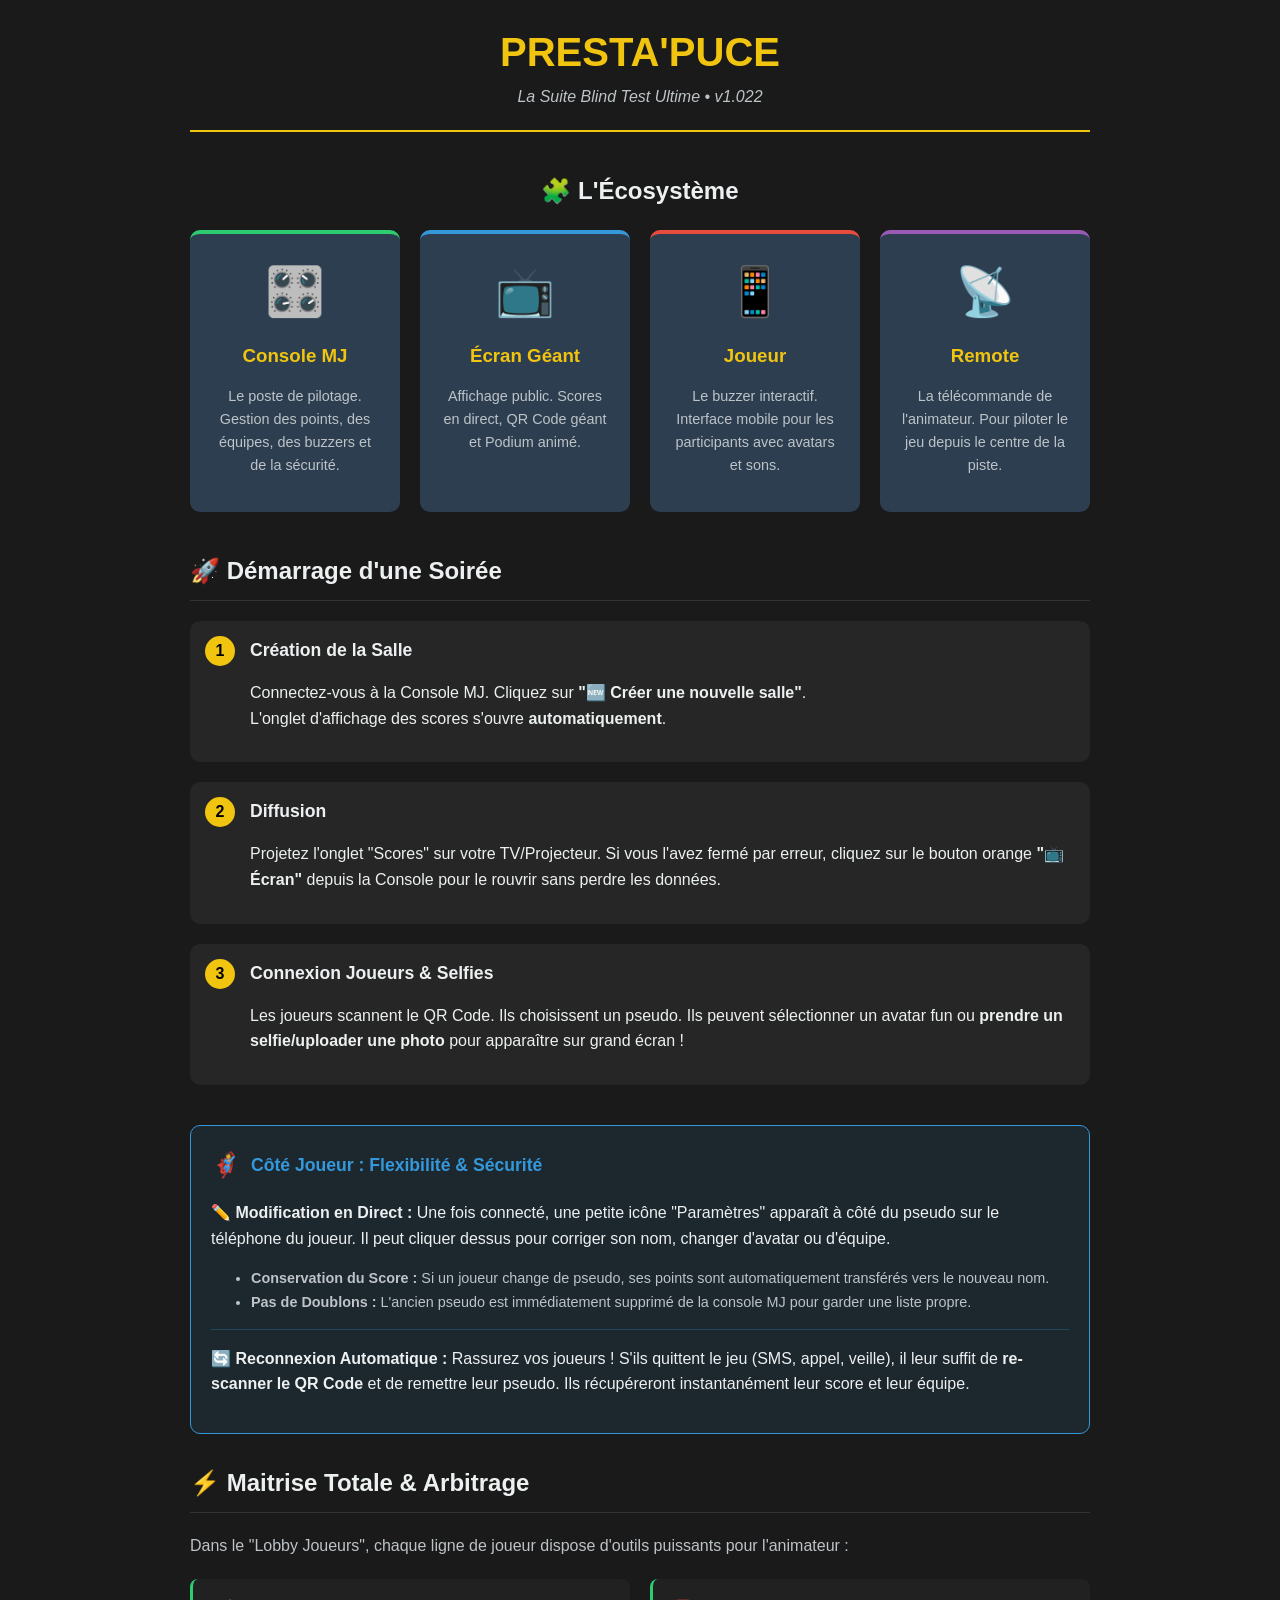
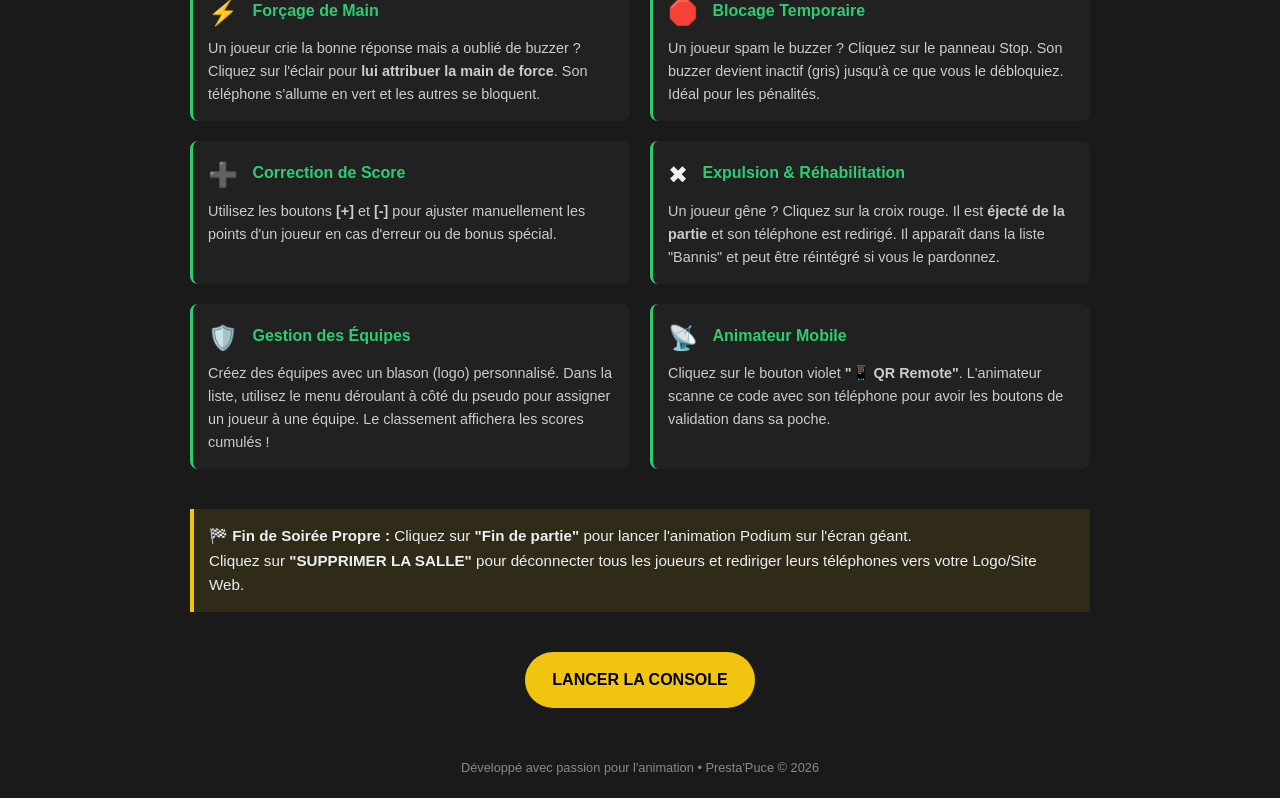
==== guide.html @ 904e2029 "Add files via upload" ====
<!DOCTYPE html>
<html lang="fr">
<head>
    <meta charset="UTF-8">
    <meta name="viewport" content="width=device-width, initial-scale=1.0">
    <title>Guide Utilisateur - Presta'Puce</title>
	<script src="config.js"></script>
    <link rel="icon" id="page-favicon" type="image/png">
    <style>
        :root { --bg-color: #1a1a1a; --card-bg: #2c3e50; --accent: #f1c40f; --text: #ecf0f1; --mj: #2ecc71; --blue: #3498db; --danger: #e74c3c; }
        body { font-family: 'Segoe UI', sans-serif; background: var(--bg-color); color: var(--text); margin: 0; padding: 20px; line-height: 1.6; }
        
        /* CONTAINER */
        .container { max-width: 900px; margin: 0 auto; }
        
        /* HEADER */
        header { text-align: center; margin-bottom: 40px; border-bottom: 2px solid var(--accent); padding-bottom: 20px; }
        h1 { color: var(--accent); margin: 0; font-size: 2.5rem; text-transform: uppercase; }
        .subtitle { font-style: italic; color: #bdc3c7; }

        /* GRID SYSTEM */
        .grid-4 { display: grid; grid-template-columns: repeat(auto-fit, minmax(200px, 1fr)); gap: 20px; margin-bottom: 40px; }
        
        /* CARDS */
        .card { background: var(--card-bg); padding: 20px; border-radius: 10px; text-align: center; transition: transform 0.2s; border-top: 4px solid transparent; }
        .card:hover { transform: translateY(-5px); }
        .icon { font-size: 3rem; margin-bottom: 10px; display: block; }
        .card h3 { margin: 10px 0; color: var(--accent); }
        .card p { font-size: 0.9rem; color: #bdc3c7; }

        /* BORDURES SPECIFIQUES */
        .b-mj { border-color: var(--mj); }
        .b-screen { border-color: var(--blue); }
        .b-player { border-color: #e74c3c; }
        .b-remote { border-color: #9b59b6; }

        /* STEPS */
        .step-container { margin-bottom: 40px; }
        .step { display: flex; align-items: flex-start; margin-bottom: 20px; background: rgba(255,255,255,0.05); padding: 15px; border-radius: 10px; }
        .step-number { background: var(--accent); color: black; width: 30px; height: 30px; border-radius: 50%; display: flex; align-items: center; justify-content: center; font-weight: bold; margin-right: 15px; flex-shrink: 0; }
        .step-content h4 { margin: 0 0 5px 0; font-size: 1.1rem; }
        
        /* FEATURES GRID */
        .feature-container { display: grid; grid-template-columns: 1fr 1fr; gap: 20px; margin-bottom: 40px; }
        .feature { background: rgba(255,255,255,0.03); padding: 15px; border-radius: 8px; border-left: 3px solid var(--mj); }
        .feature-icon { font-size: 1.5rem; margin-right: 10px; vertical-align: middle; }
        .feature h4 { margin: 0 0 5px 0; color: var(--mj); display: inline-block; vertical-align: middle; }
        .feature p { margin: 5px 0 0 0; font-size: 0.9rem; color: #ccc; }

        /* TIP BOX */
        .tip-box { background: rgba(241, 196, 15, 0.1); border-left: 4px solid var(--accent); padding: 15px; margin: 20px 0; font-size: 0.95rem; }
        
        /* INFO JOUEUR BOX */
        .player-info-box { background: rgba(52, 152, 219, 0.1); border: 1px solid var(--blue); border-radius: 10px; padding: 20px; margin: 30px 0; }
        .player-info-title { color: var(--blue); font-weight: bold; font-size: 1.1rem; margin-bottom: 10px; display: flex; align-items: center; }

        /* BOUTON D'ACTION */
        .btn-start { display: block; width: 200px; margin: 40px auto; padding: 15px; background: var(--accent); color: black; text-align: center; font-weight: bold; text-decoration: none; border-radius: 30px; transition: 0.3s; }
        .btn-start:hover { background: #d4ac0d; transform: scale(1.05); }

        footer { text-align: center; font-size: 0.8rem; color: #7f8c8d; margin-top: 50px; }

        @media (max-width: 600px) { .feature-container { grid-template-columns: 1fr; } }
    </style>
</head>
<body>

    <div class="container">
        <header>
            <h1>Presta'Puce</h1>
            <div class="subtitle">La Suite Blind Test Ultime • v1.022</div>
        </header>

        <h2 style="text-align:center;">🧩 L'Écosystème</h2>
        <div class="grid-4">
            <div class="card b-mj">
                <span class="icon">🎛️</span>
                <h3>Console MJ</h3>
                <p>Le poste de pilotage. Gestion des points, des équipes, des buzzers et de la sécurité.</p>
            </div>
            <div class="card b-screen">
                <span class="icon">📺</span>
                <h3>Écran Géant</h3>
                <p>Affichage public. Scores en direct, QR Code géant et Podium animé.</p>
            </div>
            <div class="card b-player">
                <span class="icon">📱</span>
                <h3>Joueur</h3>
                <p>Le buzzer interactif. Interface mobile pour les participants avec avatars et sons.</p>
            </div>
            <div class="card b-remote">
                <span class="icon">📡</span>
                <h3>Remote</h3>
                <p>La télécommande de l'animateur. Pour piloter le jeu depuis le centre de la piste.</p>
            </div>
        </div>

        <h2 style="border-bottom: 1px solid #333; padding-bottom: 10px;">🚀 Démarrage d'une Soirée</h2>
        <div class="step-container">
            <div class="step">
                <div class="step-number">1</div>
                <div class="step-content">
                    <h4>Création de la Salle</h4>
                    <p>Connectez-vous à la Console MJ. Cliquez sur <b>"🆕 Créer une nouvelle salle"</b>. <br>L'onglet d'affichage des scores s'ouvre <b>automatiquement</b>.</p>
                </div>
            </div>
            <div class="step">
                <div class="step-number">2</div>
                <div class="step-content">
                    <h4>Diffusion</h4>
                    <p>Projetez l'onglet "Scores" sur votre TV/Projecteur. Si vous l'avez fermé par erreur, cliquez sur le bouton orange <b>"📺 Écran"</b> depuis la Console pour le rouvrir sans perdre les données.</p>
                </div>
            </div>
            <div class="step">
                <div class="step-number">3</div>
                <div class="step-content">
                    <h4>Connexion Joueurs & Selfies</h4>
                    <p>Les joueurs scannent le QR Code. Ils choisissent un pseudo. Ils peuvent sélectionner un avatar fun ou <b>prendre un selfie/uploader une photo</b> pour apparaître sur grand écran !</p>
                </div>
            </div>
        </div>

        <div class="player-info-box">
            <div class="player-info-title"><span style="font-size:1.5rem; margin-right:10px;">🦸</span> Côté Joueur : Flexibilité & Sécurité</div>
            <p><b>✏️ Modification en Direct :</b> Une fois connecté, une petite icône "Paramètres" apparaît à côté du pseudo sur le téléphone du joueur. Il peut cliquer dessus pour corriger son nom, changer d'avatar ou d'équipe.</p>
            <ul style="color:#bdc3c7; font-size:0.9rem;">
                <li><b>Conservation du Score :</b> Si un joueur change de pseudo, ses points sont automatiquement transférés vers le nouveau nom.</li>
                <li><b>Pas de Doublons :</b> L'ancien pseudo est immédiatement supprimé de la console MJ pour garder une liste propre.</li>
            </ul>
            <hr style="border:0; border-top:1px solid rgba(52, 152, 219, 0.3); margin:15px 0;">
            <p><b>🔄 Reconnexion Automatique :</b> Rassurez vos joueurs ! S'ils quittent le jeu (SMS, appel, veille), il leur suffit de <b>re-scanner le QR Code</b> et de remettre leur pseudo. Ils récupéreront instantanément leur score et leur équipe.</p>
        </div>

        <h2 style="border-bottom: 1px solid #333; padding-bottom: 10px;">⚡ Maitrise Totale & Arbitrage</h2>
        <p style="margin-bottom:20px; color:#bdc3c7;">Dans le "Lobby Joueurs", chaque ligne de joueur dispose d'outils puissants pour l'animateur :</p>
        
        <div class="feature-container">
            <div class="feature">
                <span class="feature-icon">⚡</span>
                <h4>Forçage de Main</h4>
                <p>Un joueur crie la bonne réponse mais a oublié de buzzer ? Cliquez sur l'éclair pour <b>lui attribuer la main de force</b>. Son téléphone s'allume en vert et les autres se bloquent.</p>
            </div>
            <div class="feature">
                <span class="feature-icon">🛑</span>
                <h4>Blocage Temporaire</h4>
                <p>Un joueur spam le buzzer ? Cliquez sur le panneau Stop. Son buzzer devient inactif (gris) jusqu'à ce que vous le débloquiez. Idéal pour les pénalités.</p>
            </div>
            <div class="feature">
                <span class="feature-icon">➕</span>
                <h4>Correction de Score</h4>
                <p>Utilisez les boutons <b>[+]</b> et <b>[-]</b> pour ajuster manuellement les points d'un joueur en cas d'erreur ou de bonus spécial.</p>
            </div>
            <div class="feature">
                <span class="feature-icon">✖</span>
                <h4>Expulsion & Réhabilitation</h4>
                <p>Un joueur gêne ? Cliquez sur la croix rouge. Il est <b>éjecté de la partie</b> et son téléphone est redirigé. Il apparaît dans la liste "Bannis" et peut être réintégré si vous le pardonnez.</p>
            </div>
            <div class="feature">
                <span class="feature-icon">🛡️</span>
                <h4>Gestion des Équipes</h4>
                <p>Créez des équipes avec un blason (logo) personnalisé. Dans la liste, utilisez le menu déroulant à côté du pseudo pour assigner un joueur à une équipe. Le classement affichera les scores cumulés !</p>
            </div>
            <div class="feature">
                <span class="feature-icon">📡</span>
                <h4>Animateur Mobile</h4>
                <p>Cliquez sur le bouton violet <b>"📱 QR Remote"</b>. L'animateur scanne ce code avec son téléphone pour avoir les boutons de validation dans sa poche.</p>
            </div>
        </div>

        <div class="tip-box">
            <b>🏁 Fin de Soirée Propre :</b>
            Cliquez sur <b>"Fin de partie"</b> pour lancer l'animation Podium sur l'écran géant. <br>
            Cliquez sur <b>"SUPPRIMER LA SALLE"</b> pour déconnecter tous les joueurs et rediriger leurs téléphones vers votre Logo/Site Web.
        </div>

        <a href="mj.html" class="btn-start" target="_top">LANCER LA CONSOLE</a>

        <footer>
            Développé avec passion pour l'animation • Presta'Puce © 2026
        </footer>
    </div>

</body>
</html>
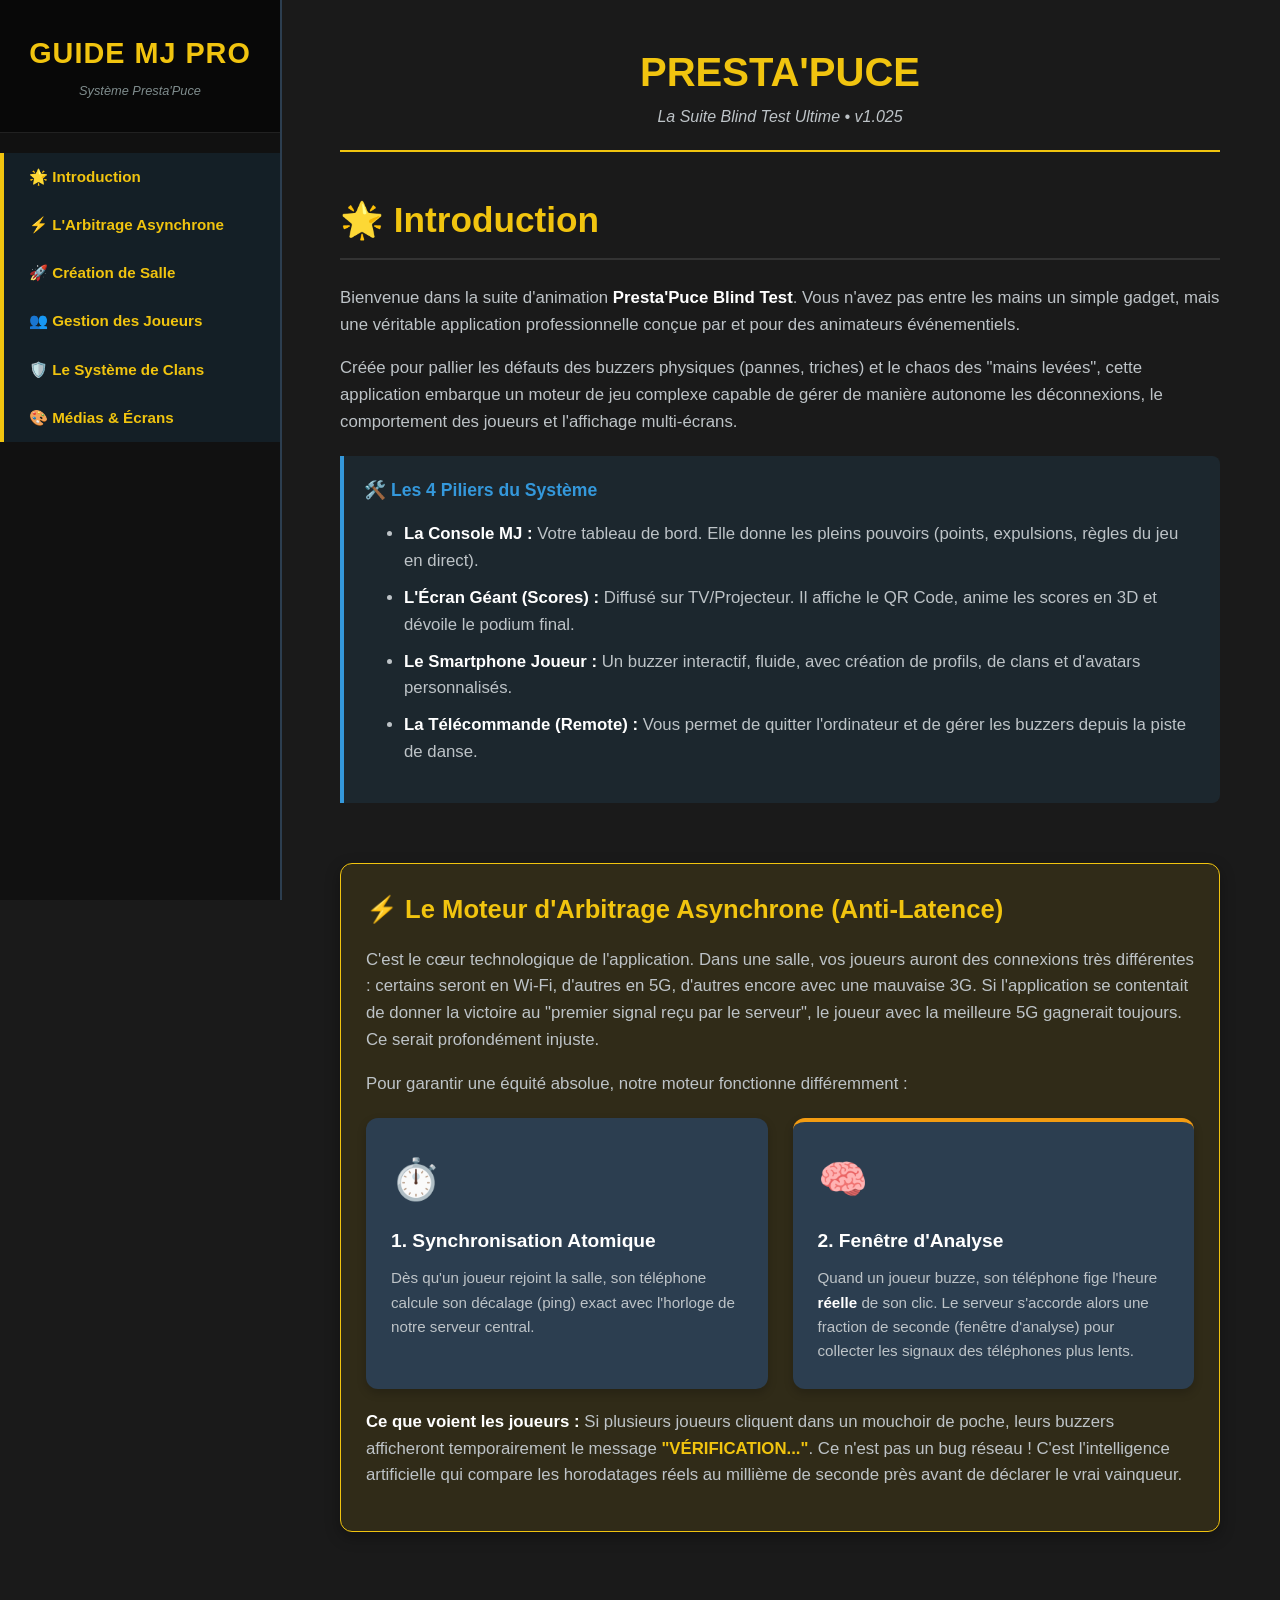
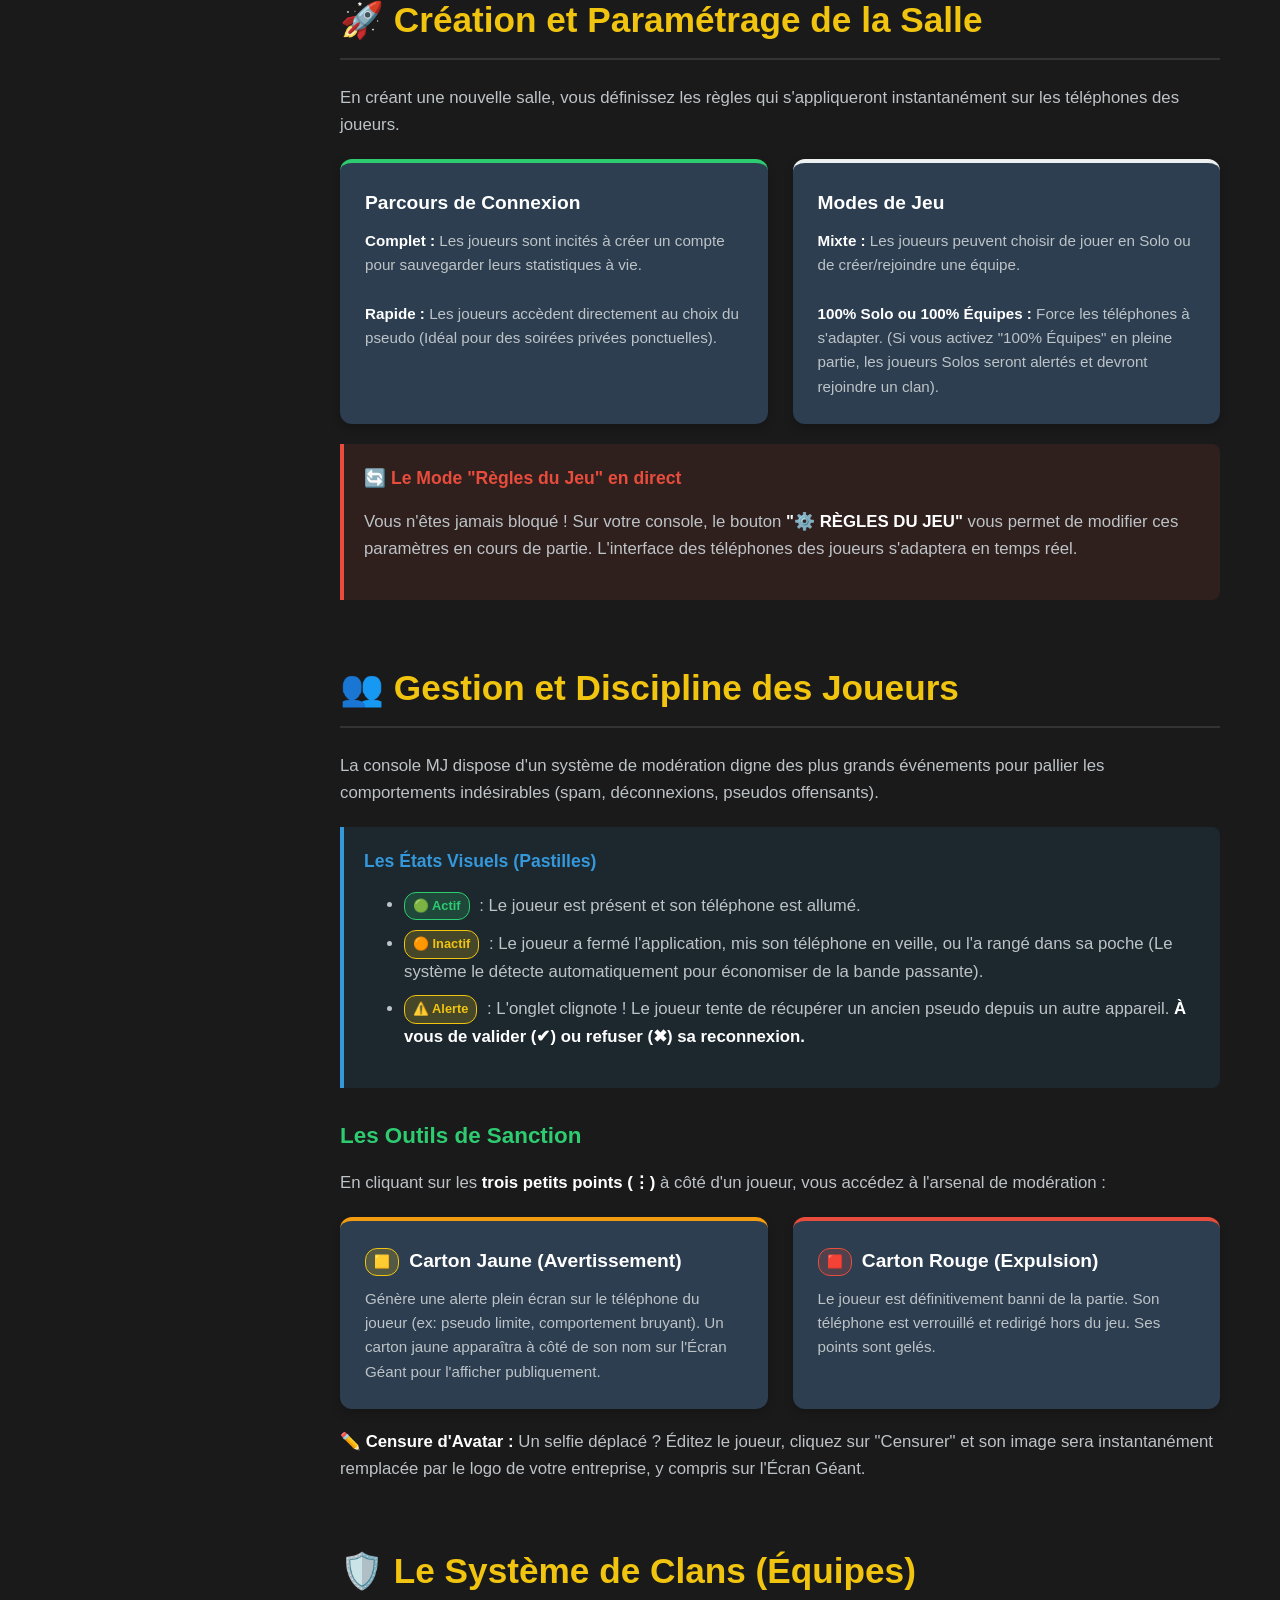
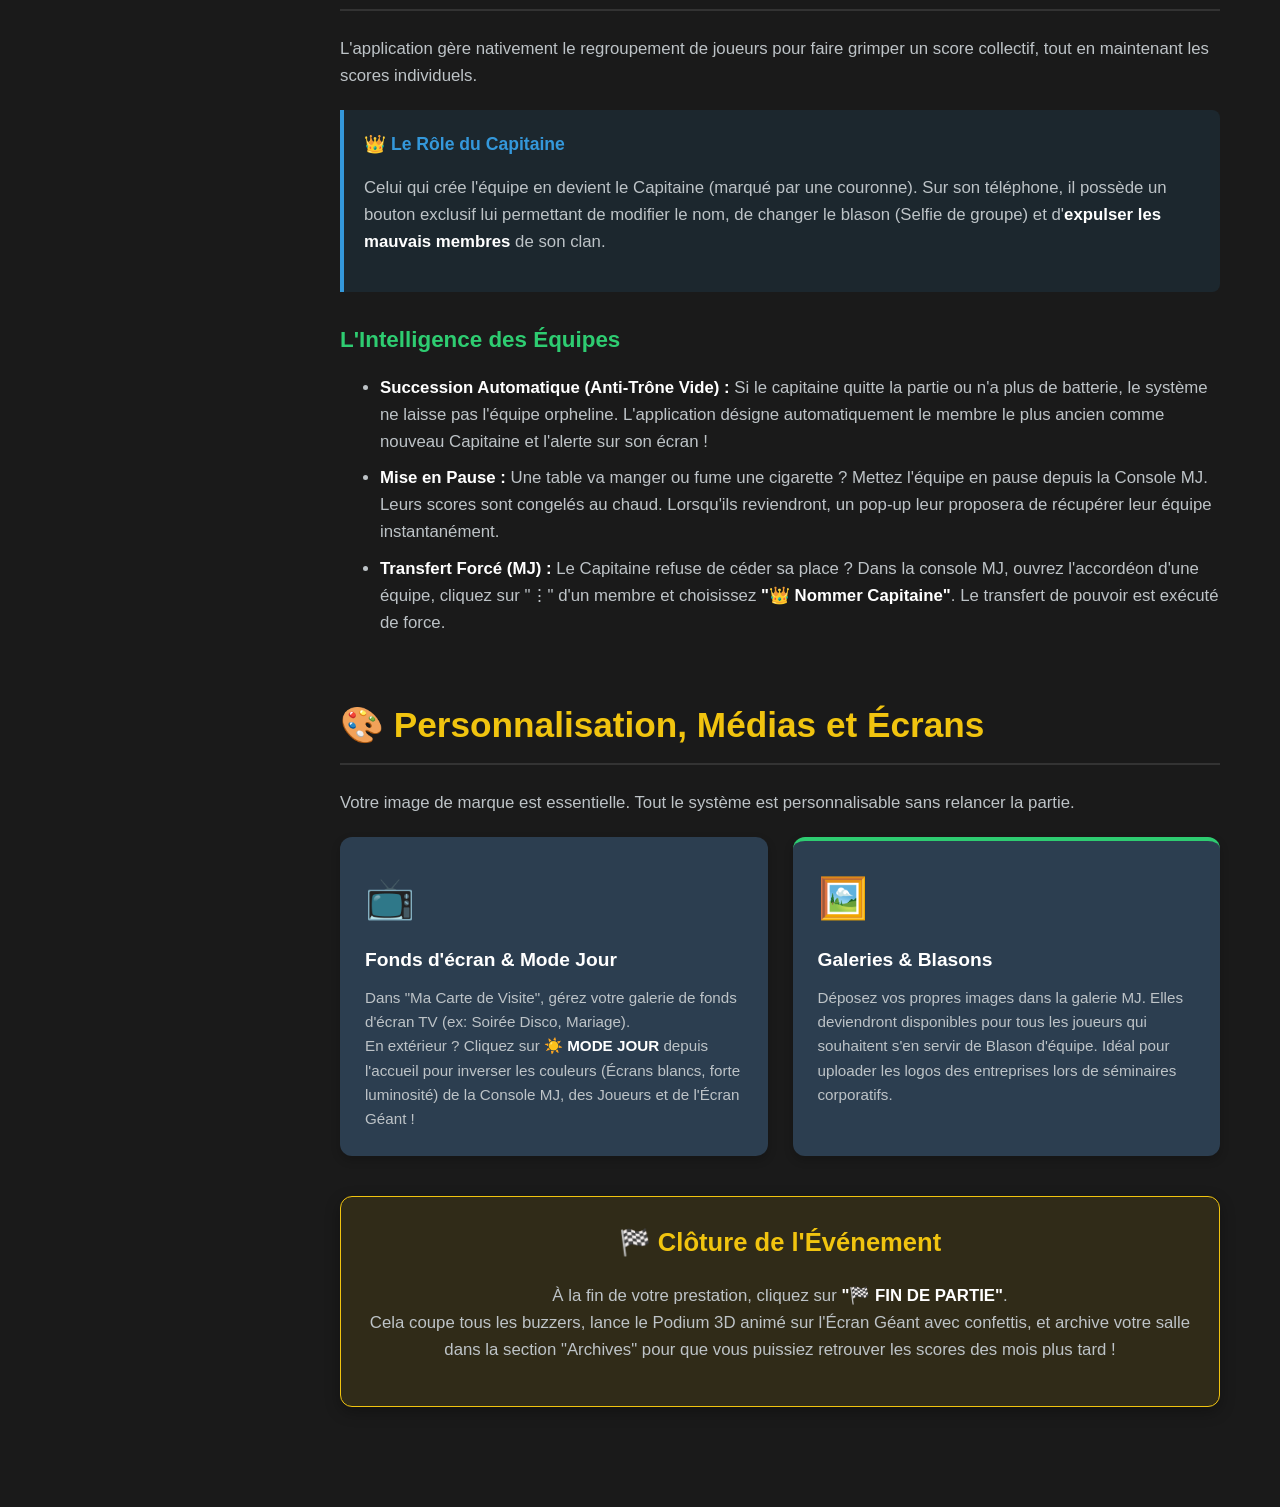
==== commit 0005f12c: "Add files via upload" ====
--- a/guide.html
+++ b/guide.html
@@ -3,182 +3,281 @@
 <head>
     <meta charset="UTF-8">
     <meta name="viewport" content="width=device-width, initial-scale=1.0">
-    <title>Guide Utilisateur - Presta'Puce</title>
-	<script src="config.js"></script>
+    <title>Guide d'utilisation Pro - Presta'Puce</title>
+    <script src="config.js"></script>
     <link rel="icon" id="page-favicon" type="image/png">
+    <script>
+        document.addEventListener("DOMContentLoaded", () => {
+            document.title = `Guide d'utilisation Pro - Presta'Puce (v${APP_CONFIG.VERSIONS.GUIDE})`;
+            
+            const favicon = document.getElementById('page-favicon');
+            if(favicon) favicon.href = APP_CONFIG.LOGO_URL;
+            
+            // 🚀 Injection dynamique de la version dans le texte de la page
+            const versionSpan = document.getElementById('display-guide-version');
+            if(versionSpan) versionSpan.innerText = APP_CONFIG.VERSIONS.GUIDE;
+        });
+    </script>
     <style>
-        :root { --bg-color: #1a1a1a; --card-bg: #2c3e50; --accent: #f1c40f; --text: #ecf0f1; --mj: #2ecc71; --blue: #3498db; --danger: #e74c3c; }
-        body { font-family: 'Segoe UI', sans-serif; background: var(--bg-color); color: var(--text); margin: 0; padding: 20px; line-height: 1.6; }
-        
-        /* CONTAINER */
-        .container { max-width: 900px; margin: 0 auto; }
-        
-        /* HEADER */
-        header { text-align: center; margin-bottom: 40px; border-bottom: 2px solid var(--accent); padding-bottom: 20px; }
-        h1 { color: var(--accent); margin: 0; font-size: 2.5rem; text-transform: uppercase; }
-        .subtitle { font-style: italic; color: #bdc3c7; }
-
-        /* GRID SYSTEM */
-        .grid-4 { display: grid; grid-template-columns: repeat(auto-fit, minmax(200px, 1fr)); gap: 20px; margin-bottom: 40px; }
-        
-        /* CARDS */
-        .card { background: var(--card-bg); padding: 20px; border-radius: 10px; text-align: center; transition: transform 0.2s; border-top: 4px solid transparent; }
+        :root { 
+            --bg-color: #1a1a1a; 
+            --card-bg: #2c3e50; 
+            --accent: #f1c40f; 
+            --text: #ecf0f1; 
+            --mj: #2ecc71; 
+            --blue: #3498db; 
+            --danger: #e74c3c;
+            --gold: #f39c12;
+            --sidebar-width: 280px;
+        }
+        
+        body { font-family: 'Segoe UI', Tahoma, Geneva, Verdana, sans-serif; background: var(--bg-color); color: var(--text); margin: 0; padding: 0; display: flex; line-height: 1.6; scroll-behavior: smooth; }
+        
+        /* SIDEBAR NAVIGATION */
+        nav { width: var(--sidebar-width); background: #111; height: 100vh; position: fixed; top: 0; left: 0; overflow-y: auto; border-right: 2px solid var(--card-bg); display: flex; flex-direction: column; }
+        .nav-header { padding: 30px 20px; text-align: center; border-bottom: 1px solid rgba(255,255,255,0.1); background: rgba(0,0,0,0.5); }
+        .nav-header h1 { color: var(--accent); margin: 0; font-size: 1.8rem; text-transform: uppercase; letter-spacing: 1px; }
+        .nav-header p { margin: 5px 0 0 0; font-size: 0.8rem; color: #7f8c8d; font-style: italic; }
+        .nav-links { padding: 20px 0; display: flex; flex-direction: column; }
+        .nav-links a { color: #bdc3c7; text-decoration: none; padding: 12px 25px; display: block; border-left: 4px solid transparent; transition: 0.2s; font-weight: 500; font-size: 0.95rem; }
+        .nav-links a:hover { background: rgba(255,255,255,0.05); color: white; border-left-color: var(--blue); }
+        .nav-links a.active { background: rgba(52, 152, 219, 0.1); color: var(--accent); border-left-color: var(--accent); font-weight: bold; }
+        
+        /* MAIN CONTENT */
+        main { margin-left: var(--sidebar-width); padding: 40px 60px; max-width: 1000px; width: 100%; box-sizing: border-box; }
+        
+        section { margin-bottom: 60px; scroll-margin-top: 40px; }
+        h2 { color: var(--accent); font-size: 2.2rem; border-bottom: 2px solid #333; padding-bottom: 10px; margin-bottom: 25px; display: flex; align-items: center; gap: 15px; }
+        h3 { color: var(--mj); font-size: 1.4rem; margin-top: 30px; margin-bottom: 15px; }
+        h4 { color: white; font-size: 1.1rem; margin-bottom: 10px; }
+        p { color: #bdc3c7; font-size: 1.05rem; }
+        ul { color: #bdc3c7; font-size: 1.05rem; }
+        li { margin-bottom: 10px; }
+        strong { color: white; }
+
+        /* HIGHLIGHT BOXES */
+        .info-box { background: rgba(52, 152, 219, 0.1); border-left: 4px solid var(--blue); padding: 20px; border-radius: 0 8px 8px 0; margin: 20px 0; }
+        .info-box h4 { color: var(--blue); margin-top: 0; display: flex; align-items: center; gap: 10px; }
+        
+        .alert-box { background: rgba(231, 76, 60, 0.1); border-left: 4px solid var(--danger); padding: 20px; border-radius: 0 8px 8px 0; margin: 20px 0; }
+        .alert-box h4 { color: var(--danger); margin-top: 0; display: flex; align-items: center; gap: 10px; }
+
+        .pro-box { background: rgba(241, 196, 15, 0.1); border: 1px solid var(--accent); padding: 25px; border-radius: 12px; margin: 30px 0; box-shadow: 0 5px 15px rgba(0,0,0,0.3); }
+        .pro-box h3 { color: var(--accent); margin-top: 0; display: flex; align-items: center; gap: 10px; font-size: 1.6rem; }
+        
+        /* GRID DE FONCTIONNALITÉS */
+        .grid-2 { display: grid; grid-template-columns: 1fr 1fr; gap: 25px; margin-top: 20px; }
+        .card { background: var(--card-bg); padding: 25px; border-radius: 12px; border-top: 4px solid transparent; transition: transform 0.2s; box-shadow: 0 4px 10px rgba(0,0,0,0.2); }
         .card:hover { transform: translateY(-5px); }
-        .icon { font-size: 3rem; margin-bottom: 10px; display: block; }
-        .card h3 { margin: 10px 0; color: var(--accent); }
-        .card p { font-size: 0.9rem; color: #bdc3c7; }
-
-        /* BORDURES SPECIFIQUES */
-        .b-mj { border-color: var(--mj); }
-        .b-screen { border-color: var(--blue); }
-        .b-player { border-color: #e74c3c; }
-        .b-remote { border-color: #9b59b6; }
-
-        /* STEPS */
-        .step-container { margin-bottom: 40px; }
-        .step { display: flex; align-items: flex-start; margin-bottom: 20px; background: rgba(255,255,255,0.05); padding: 15px; border-radius: 10px; }
-        .step-number { background: var(--accent); color: black; width: 30px; height: 30px; border-radius: 50%; display: flex; align-items: center; justify-content: center; font-weight: bold; margin-right: 15px; flex-shrink: 0; }
-        .step-content h4 { margin: 0 0 5px 0; font-size: 1.1rem; }
-        
-        /* FEATURES GRID */
-        .feature-container { display: grid; grid-template-columns: 1fr 1fr; gap: 20px; margin-bottom: 40px; }
-        .feature { background: rgba(255,255,255,0.03); padding: 15px; border-radius: 8px; border-left: 3px solid var(--mj); }
-        .feature-icon { font-size: 1.5rem; margin-right: 10px; vertical-align: middle; }
-        .feature h4 { margin: 0 0 5px 0; color: var(--mj); display: inline-block; vertical-align: middle; }
-        .feature p { margin: 5px 0 0 0; font-size: 0.9rem; color: #ccc; }
-
-        /* TIP BOX */
-        .tip-box { background: rgba(241, 196, 15, 0.1); border-left: 4px solid var(--accent); padding: 15px; margin: 20px 0; font-size: 0.95rem; }
-        
-        /* INFO JOUEUR BOX */
-        .player-info-box { background: rgba(52, 152, 219, 0.1); border: 1px solid var(--blue); border-radius: 10px; padding: 20px; margin: 30px 0; }
-        .player-info-title { color: var(--blue); font-weight: bold; font-size: 1.1rem; margin-bottom: 10px; display: flex; align-items: center; }
-
-        /* BOUTON D'ACTION */
-        .btn-start { display: block; width: 200px; margin: 40px auto; padding: 15px; background: var(--accent); color: black; text-align: center; font-weight: bold; text-decoration: none; border-radius: 30px; transition: 0.3s; }
-        .btn-start:hover { background: #d4ac0d; transform: scale(1.05); }
-
-        footer { text-align: center; font-size: 0.8rem; color: #7f8c8d; margin-top: 50px; }
-
-        @media (max-width: 600px) { .feature-container { grid-template-columns: 1fr; } }
+        .card.b-green { border-top-color: var(--mj); }
+        .card.b-red { border-top-color: var(--danger); }
+        .card.b-gold { border-top-color: var(--gold); }
+        .card.b-purple { border-top-color: var(--purple); }
+        .card-icon { font-size: 2.5rem; margin-bottom: 15px; display: block; }
+        .card h4 { color: white; margin: 0 0 10px 0; font-size: 1.2rem; }
+        .card p { margin: 0; font-size: 0.95rem; }
+
+        /* BADGES */
+        .badge { display: inline-block; padding: 3px 8px; border-radius: 12px; font-size: 0.8rem; font-weight: bold; margin-right: 5px; vertical-align: middle; }
+        .badge-yellow { background: rgba(241, 196, 15, 0.2); color: var(--accent); border: 1px solid var(--accent); }
+        .badge-red { background: rgba(231, 76, 60, 0.2); color: var(--danger); border: 1px solid var(--danger); }
+        .badge-green { background: rgba(46, 204, 113, 0.2); color: var(--mj); border: 1px solid var(--mj); }
+
+        footer { text-align: center; padding: 40px 0; border-top: 1px solid #333; margin-top: 60px; color: #7f8c8d; }
+
+        /* RESPONSIVE */
+        @media (max-width: 900px) {
+            nav { width: 100%; height: auto; position: relative; border-right: none; border-bottom: 2px solid var(--card-bg); }
+            main { margin-left: 0; padding: 20px; }
+            .grid-2 { grid-template-columns: 1fr; }
+            .nav-links { flex-direction: row; overflow-x: auto; white-space: nowrap; padding: 10px; }
+            .nav-links a { border-left: none; border-bottom: 4px solid transparent; }
+            .nav-links a.active { border-left: none; border-bottom-color: var(--accent); }
+        }
     </style>
 </head>
 <body>
 
-    <div class="container">
-        <header>
-            <h1>Presta'Puce</h1>
-            <div class="subtitle">La Suite Blind Test Ultime • v1.022</div>
+    <nav>
+        <div class="nav-header">
+            <h1>Guide MJ Pro</h1>
+            <p>Système Presta'Puce</p>
+        </div>
+        <div class="nav-links">
+            <a href="#intro" class="active">🌟 Introduction</a>
+            <a href="#moteur">⚡ L'Arbitrage Asynchrone</a>
+            <a href="#demarrage">🚀 Création de Salle</a>
+            <a href="#gestion-joueurs">👥 Gestion des Joueurs</a>
+            <a href="#gestion-equipes">🛡️ Le Système de Clans</a>
+            <a href="#medias">🎨 Médias & Écrans</a>
+        </div>
+    </nav>
+
+    <main>
+        <!-- EN-TÊTE -->
+        <header style="text-align: center; margin-bottom: 40px; border-bottom: 2px solid var(--accent); padding-bottom: 20px;">
+            <h1 style="color: var(--accent); margin: 0; font-size: 2.5rem; text-transform: uppercase;">Presta'Puce</h1>
+            <div style="font-style: italic; color: #bdc3c7;">La Suite Blind Test Ultime • v<span id="display-guide-version"></span></div>
         </header>
 
-        <h2 style="text-align:center;">🧩 L'Écosystème</h2>
-        <div class="grid-4">
-            <div class="card b-mj">
-                <span class="icon">🎛️</span>
-                <h3>Console MJ</h3>
-                <p>Le poste de pilotage. Gestion des points, des équipes, des buzzers et de la sécurité.</p>
-            </div>
-            <div class="card b-screen">
-                <span class="icon">📺</span>
-                <h3>Écran Géant</h3>
-                <p>Affichage public. Scores en direct, QR Code géant et Podium animé.</p>
-            </div>
-            <div class="card b-player">
-                <span class="icon">📱</span>
-                <h3>Joueur</h3>
-                <p>Le buzzer interactif. Interface mobile pour les participants avec avatars et sons.</p>
-            </div>
-            <div class="card b-remote">
-                <span class="icon">📡</span>
-                <h3>Remote</h3>
-                <p>La télécommande de l'animateur. Pour piloter le jeu depuis le centre de la piste.</p>
-            </div>
-        </div>
-
-        <h2 style="border-bottom: 1px solid #333; padding-bottom: 10px;">🚀 Démarrage d'une Soirée</h2>
-        <div class="step-container">
-            <div class="step">
-                <div class="step-number">1</div>
-                <div class="step-content">
-                    <h4>Création de la Salle</h4>
-                    <p>Connectez-vous à la Console MJ. Cliquez sur <b>"🆕 Créer une nouvelle salle"</b>. <br>L'onglet d'affichage des scores s'ouvre <b>automatiquement</b>.</p>
-                </div>
-            </div>
-            <div class="step">
-                <div class="step-number">2</div>
-                <div class="step-content">
-                    <h4>Diffusion</h4>
-                    <p>Projetez l'onglet "Scores" sur votre TV/Projecteur. Si vous l'avez fermé par erreur, cliquez sur le bouton orange <b>"📺 Écran"</b> depuis la Console pour le rouvrir sans perdre les données.</p>
-                </div>
-            </div>
-            <div class="step">
-                <div class="step-number">3</div>
-                <div class="step-content">
-                    <h4>Connexion Joueurs & Selfies</h4>
-                    <p>Les joueurs scannent le QR Code. Ils choisissent un pseudo. Ils peuvent sélectionner un avatar fun ou <b>prendre un selfie/uploader une photo</b> pour apparaître sur grand écran !</p>
-                </div>
-            </div>
-        </div>
-
-        <div class="player-info-box">
-            <div class="player-info-title"><span style="font-size:1.5rem; margin-right:10px;">🦸</span> Côté Joueur : Flexibilité & Sécurité</div>
-            <p><b>✏️ Modification en Direct :</b> Une fois connecté, une petite icône "Paramètres" apparaît à côté du pseudo sur le téléphone du joueur. Il peut cliquer dessus pour corriger son nom, changer d'avatar ou d'équipe.</p>
-            <ul style="color:#bdc3c7; font-size:0.9rem;">
-                <li><b>Conservation du Score :</b> Si un joueur change de pseudo, ses points sont automatiquement transférés vers le nouveau nom.</li>
-                <li><b>Pas de Doublons :</b> L'ancien pseudo est immédiatement supprimé de la console MJ pour garder une liste propre.</li>
+        <!-- INTRO -->
+        <section id="intro">
+            <h2>🌟 Introduction</h2>
+            <p>Bienvenue dans la suite d'animation <strong>Presta'Puce Blind Test</strong>. Vous n'avez pas entre les mains un simple gadget, mais une véritable application professionnelle conçue par et pour des animateurs événementiels.</p>
+            <p>Créée pour pallier les défauts des buzzers physiques (pannes, triches) et le chaos des "mains levées", cette application embarque un moteur de jeu complexe capable de gérer de manière autonome les déconnexions, le comportement des joueurs et l'affichage multi-écrans.</p>
+            
+            <div class="info-box">
+                <h4>🛠️ Les 4 Piliers du Système</h4>
+                <ul>
+                    <li><strong>La Console MJ :</strong> Votre tableau de bord. Elle donne les pleins pouvoirs (points, expulsions, règles du jeu en direct).</li>
+                    <li><strong>L'Écran Géant (Scores) :</strong> Diffusé sur TV/Projecteur. Il affiche le QR Code, anime les scores en 3D et dévoile le podium final.</li>
+                    <li><strong>Le Smartphone Joueur :</strong> Un buzzer interactif, fluide, avec création de profils, de clans et d'avatars personnalisés.</li>
+                    <li><strong>La Télécommande (Remote) :</strong> Vous permet de quitter l'ordinateur et de gérer les buzzers depuis la piste de danse.</li>
+                </ul>
+            </div>
+        </section>
+
+        <!-- LE MOTEUR (LA VRAIE VALEUR AJOUTÉE) -->
+        <section id="moteur">
+            <div class="pro-box">
+                <h3>⚡ Le Moteur d'Arbitrage Asynchrone (Anti-Latence)</h3>
+                <p>C'est le cœur technologique de l'application. Dans une salle, vos joueurs auront des connexions très différentes : certains seront en Wi-Fi, d'autres en 5G, d'autres encore avec une mauvaise 3G. Si l'application se contentait de donner la victoire au "premier signal reçu par le serveur", le joueur avec la meilleure 5G gagnerait toujours. Ce serait profondément injuste.</p>
+                <p>Pour garantir une équité absolue, notre moteur fonctionne différemment :</p>
+                
+                <div class="grid-2" style="margin-bottom: 20px;">
+                    <div class="card b-blue">
+                        <span class="card-icon">⏱️</span>
+                        <h4>1. Synchronisation Atomique</h4>
+                        <p>Dès qu'un joueur rejoint la salle, son téléphone calcule son décalage (ping) exact avec l'horloge de notre serveur central.</p>
+                    </div>
+                    <div class="card b-gold">
+                        <span class="card-icon">🧠</span>
+                        <h4>2. Fenêtre d'Analyse</h4>
+                        <p>Quand un joueur buzze, son téléphone fige l'heure <strong>réelle</strong> de son clic. Le serveur s'accorde alors une fraction de seconde (fenêtre d'analyse) pour collecter les signaux des téléphones plus lents.</p>
+                    </div>
+                </div>
+
+                <p><strong>Ce que voient les joueurs :</strong> Si plusieurs joueurs cliquent dans un mouchoir de poche, leurs buzzers afficheront temporairement le message <strong style="color:var(--accent);">"VÉRIFICATION..."</strong>. Ce n'est pas un bug réseau ! C'est l'intelligence artificielle qui compare les horodatages réels au millième de seconde près avant de déclarer le vrai vainqueur.</p>
+            </div>
+        </section>
+
+        <!-- DEMARRAGE -->
+        <section id="demarrage">
+            <h2>🚀 Création et Paramétrage de la Salle</h2>
+            <p>En créant une nouvelle salle, vous définissez les règles qui s'appliqueront instantanément sur les téléphones des joueurs.</p>
+            
+            <div class="grid-2">
+                <div class="card b-green">
+                    <h4>Parcours de Connexion</h4>
+                    <p><strong>Complet :</strong> Les joueurs sont incités à créer un compte pour sauvegarder leurs statistiques à vie.<br><br><strong>Rapide :</strong> Les joueurs accèdent directement au choix du pseudo (Idéal pour des soirées privées ponctuelles).</p>
+                </div>
+                <div class="card b-purple">
+                    <h4>Modes de Jeu</h4>
+                    <p><strong>Mixte :</strong> Les joueurs peuvent choisir de jouer en Solo ou de créer/rejoindre une équipe.<br><br><strong>100% Solo ou 100% Équipes :</strong> Force les téléphones à s'adapter. (Si vous activez "100% Équipes" en pleine partie, les joueurs Solos seront alertés et devront rejoindre un clan).</p>
+                </div>
+            </div>
+
+            <div class="alert-box">
+                <h4>🔄 Le Mode "Règles du Jeu" en direct</h4>
+                <p>Vous n'êtes jamais bloqué ! Sur votre console, le bouton <strong>"⚙️ RÈGLES DU JEU"</strong> vous permet de modifier ces paramètres en cours de partie. L'interface des téléphones des joueurs s'adaptera en temps réel.</p>
+            </div>
+        </section>
+
+        <!-- GESTION JOUEURS -->
+        <section id="gestion-joueurs">
+            <h2>👥 Gestion et Discipline des Joueurs</h2>
+            <p>La console MJ dispose d'un système de modération digne des plus grands événements pour pallier les comportements indésirables (spam, déconnexions, pseudos offensants).</p>
+            
+            <div class="info-box">
+                <h4>Les États Visuels (Pastilles)</h4>
+                <ul>
+                    <li><span class="badge badge-green">🟢 Actif</span> : Le joueur est présent et son téléphone est allumé.</li>
+                    <li><span class="badge badge-yellow">🟠 Inactif</span> : Le joueur a fermé l'application, mis son téléphone en veille, ou l'a rangé dans sa poche (Le système le détecte automatiquement pour économiser de la bande passante).</li>
+                    <li><span class="badge badge-yellow">⚠️ Alerte</span> : L'onglet clignote ! Le joueur tente de récupérer un ancien pseudo depuis un autre appareil. <strong>À vous de valider (✔) ou refuser (✖) sa reconnexion.</strong></li>
+                </ul>
+            </div>
+
+            <h3>Les Outils de Sanction</h3>
+            <p>En cliquant sur les <strong>trois petits points (⋮)</strong> à côté d'un joueur, vous accédez à l'arsenal de modération :</p>
+            <div class="grid-2">
+                <div class="card b-gold">
+                    <h4><span class="badge badge-yellow">🟨</span> Carton Jaune (Avertissement)</h4>
+                    <p>Génère une alerte plein écran sur le téléphone du joueur (ex: pseudo limite, comportement bruyant). Un carton jaune apparaîtra à côté de son nom sur l'Écran Géant pour l'afficher publiquement.</p>
+                </div>
+                <div class="card b-red">
+                    <h4><span class="badge badge-red">🟥</span> Carton Rouge (Expulsion)</h4>
+                    <p>Le joueur est définitivement banni de la partie. Son téléphone est verrouillé et redirigé hors du jeu. Ses points sont gelés.</p>
+                </div>
+            </div>
+            
+            <p style="margin-top:20px;"><strong>✏️ Censure d'Avatar :</strong> Un selfie déplacé ? Éditez le joueur, cliquez sur "Censurer" et son image sera instantanément remplacée par le logo de votre entreprise, y compris sur l'Écran Géant.</p>
+        </section>
+
+        <!-- GESTION EQUIPES -->
+        <section id="gestion-equipes">
+            <h2>🛡️ Le Système de Clans (Équipes)</h2>
+            <p>L'application gère nativement le regroupement de joueurs pour faire grimper un score collectif, tout en maintenant les scores individuels.</p>
+
+            <div class="info-box">
+                <h4>👑 Le Rôle du Capitaine</h4>
+                <p>Celui qui crée l'équipe en devient le Capitaine (marqué par une couronne). Sur son téléphone, il possède un bouton exclusif lui permettant de modifier le nom, de changer le blason (Selfie de groupe) et d'<strong>expulser les mauvais membres</strong> de son clan.</p>
+            </div>
+
+            <h3>L'Intelligence des Équipes</h3>
+            <ul>
+                <li><strong>Succession Automatique (Anti-Trône Vide) :</strong> Si le capitaine quitte la partie ou n'a plus de batterie, le système ne laisse pas l'équipe orpheline. L'application désigne automatiquement le membre le plus ancien comme nouveau Capitaine et l'alerte sur son écran !</li>
+                <li><strong>Mise en Pause :</strong> Une table va manger ou fume une cigarette ? Mettez l'équipe en pause depuis la Console MJ. Leurs scores sont congelés au chaud. Lorsqu'ils reviendront, un pop-up leur proposera de récupérer leur équipe instantanément.</li>
+                <li><strong>Transfert Forcé (MJ) :</strong> Le Capitaine refuse de céder sa place ? Dans la console MJ, ouvrez l'accordéon d'une équipe, cliquez sur "⋮" d'un membre et choisissez <strong>"👑 Nommer Capitaine"</strong>. Le transfert de pouvoir est exécuté de force.</li>
             </ul>
-            <hr style="border:0; border-top:1px solid rgba(52, 152, 219, 0.3); margin:15px 0;">
-            <p><b>🔄 Reconnexion Automatique :</b> Rassurez vos joueurs ! S'ils quittent le jeu (SMS, appel, veille), il leur suffit de <b>re-scanner le QR Code</b> et de remettre leur pseudo. Ils récupéreront instantanément leur score et leur équipe.</p>
-        </div>
-
-        <h2 style="border-bottom: 1px solid #333; padding-bottom: 10px;">⚡ Maitrise Totale & Arbitrage</h2>
-        <p style="margin-bottom:20px; color:#bdc3c7;">Dans le "Lobby Joueurs", chaque ligne de joueur dispose d'outils puissants pour l'animateur :</p>
-        
-        <div class="feature-container">
-            <div class="feature">
-                <span class="feature-icon">⚡</span>
-                <h4>Forçage de Main</h4>
-                <p>Un joueur crie la bonne réponse mais a oublié de buzzer ? Cliquez sur l'éclair pour <b>lui attribuer la main de force</b>. Son téléphone s'allume en vert et les autres se bloquent.</p>
-            </div>
-            <div class="feature">
-                <span class="feature-icon">🛑</span>
-                <h4>Blocage Temporaire</h4>
-                <p>Un joueur spam le buzzer ? Cliquez sur le panneau Stop. Son buzzer devient inactif (gris) jusqu'à ce que vous le débloquiez. Idéal pour les pénalités.</p>
-            </div>
-            <div class="feature">
-                <span class="feature-icon">➕</span>
-                <h4>Correction de Score</h4>
-                <p>Utilisez les boutons <b>[+]</b> et <b>[-]</b> pour ajuster manuellement les points d'un joueur en cas d'erreur ou de bonus spécial.</p>
-            </div>
-            <div class="feature">
-                <span class="feature-icon">✖</span>
-                <h4>Expulsion & Réhabilitation</h4>
-                <p>Un joueur gêne ? Cliquez sur la croix rouge. Il est <b>éjecté de la partie</b> et son téléphone est redirigé. Il apparaît dans la liste "Bannis" et peut être réintégré si vous le pardonnez.</p>
-            </div>
-            <div class="feature">
-                <span class="feature-icon">🛡️</span>
-                <h4>Gestion des Équipes</h4>
-                <p>Créez des équipes avec un blason (logo) personnalisé. Dans la liste, utilisez le menu déroulant à côté du pseudo pour assigner un joueur à une équipe. Le classement affichera les scores cumulés !</p>
-            </div>
-            <div class="feature">
-                <span class="feature-icon">📡</span>
-                <h4>Animateur Mobile</h4>
-                <p>Cliquez sur le bouton violet <b>"📱 QR Remote"</b>. L'animateur scanne ce code avec son téléphone pour avoir les boutons de validation dans sa poche.</p>
-            </div>
-        </div>
-
-        <div class="tip-box">
-            <b>🏁 Fin de Soirée Propre :</b>
-            Cliquez sur <b>"Fin de partie"</b> pour lancer l'animation Podium sur l'écran géant. <br>
-            Cliquez sur <b>"SUPPRIMER LA SALLE"</b> pour déconnecter tous les joueurs et rediriger leurs téléphones vers votre Logo/Site Web.
-        </div>
-
-        <a href="mj.html" class="btn-start" target="_top">LANCER LA CONSOLE</a>
-
-        <footer>
-            Développé avec passion pour l'animation • Presta'Puce © 2026
-        </footer>
-    </div>
-
+        </section>
+
+        <!-- MEDIAS & ÉCRANS -->
+        <section id="medias">
+            <h2>🎨 Personnalisation, Médias et Écrans</h2>
+            <p>Votre image de marque est essentielle. Tout le système est personnalisable sans relancer la partie.</p>
+
+            <div class="grid-2">
+                <div class="card b-blue">
+                    <span class="card-icon">📺</span>
+                    <h4>Fonds d'écran & Mode Jour</h4>
+                    <p>Dans "Ma Carte de Visite", gérez votre galerie de fonds d'écran TV (ex: Soirée Disco, Mariage). <br>En extérieur ? Cliquez sur <strong>☀️ MODE JOUR</strong> depuis l'accueil pour inverser les couleurs (Écrans blancs, forte luminosité) de la Console MJ, des Joueurs et de l'Écran Géant !</p>
+                </div>
+                <div class="card b-green">
+                    <span class="card-icon">🖼️</span>
+                    <h4>Galeries & Blasons</h4>
+                    <p>Déposez vos propres images dans la galerie MJ. Elles deviendront disponibles pour tous les joueurs qui souhaitent s'en servir de Blason d'équipe. Idéal pour uploader les logos des entreprises lors de séminaires corporatifs.</p>
+                </div>
+            </div>
+
+            <div class="pro-box" style="margin-top: 40px; text-align: center;">
+                <h3 style="justify-content: center; margin-bottom: 20px;">🏁 Clôture de l'Événement</h3>
+                <p>À la fin de votre prestation, cliquez sur <strong>"🏁 FIN DE PARTIE"</strong>.<br>Cela coupe tous les buzzers, lance le Podium 3D animé sur l'Écran Géant avec confettis, et archive votre salle dans la section "Archives" pour que vous puissiez retrouver les scores des mois plus tard !</p>
+            </div>
+        </section>
+
+    </main>
+
+    <script>
+        // Surbrillance du menu au défilement
+        const sections = document.querySelectorAll("section");
+        const navLinks = document.querySelectorAll(".nav-links a");
+
+        window.addEventListener("scroll", () => {
+            let current = "";
+            sections.forEach((section) => {
+                const sectionTop = section.offsetTop;
+                if (scrollY >= sectionTop - 60) {
+                    current = section.getAttribute("id");
+                }
+            });
+
+            navLinks.forEach((link) => {
+                link.classList.remove("active");
+                if (link.getAttribute("href").includes(current)) {
+                    link.classList.add("active");
+                }
+            });
+        });
+    </script>
 </body>
 </html>
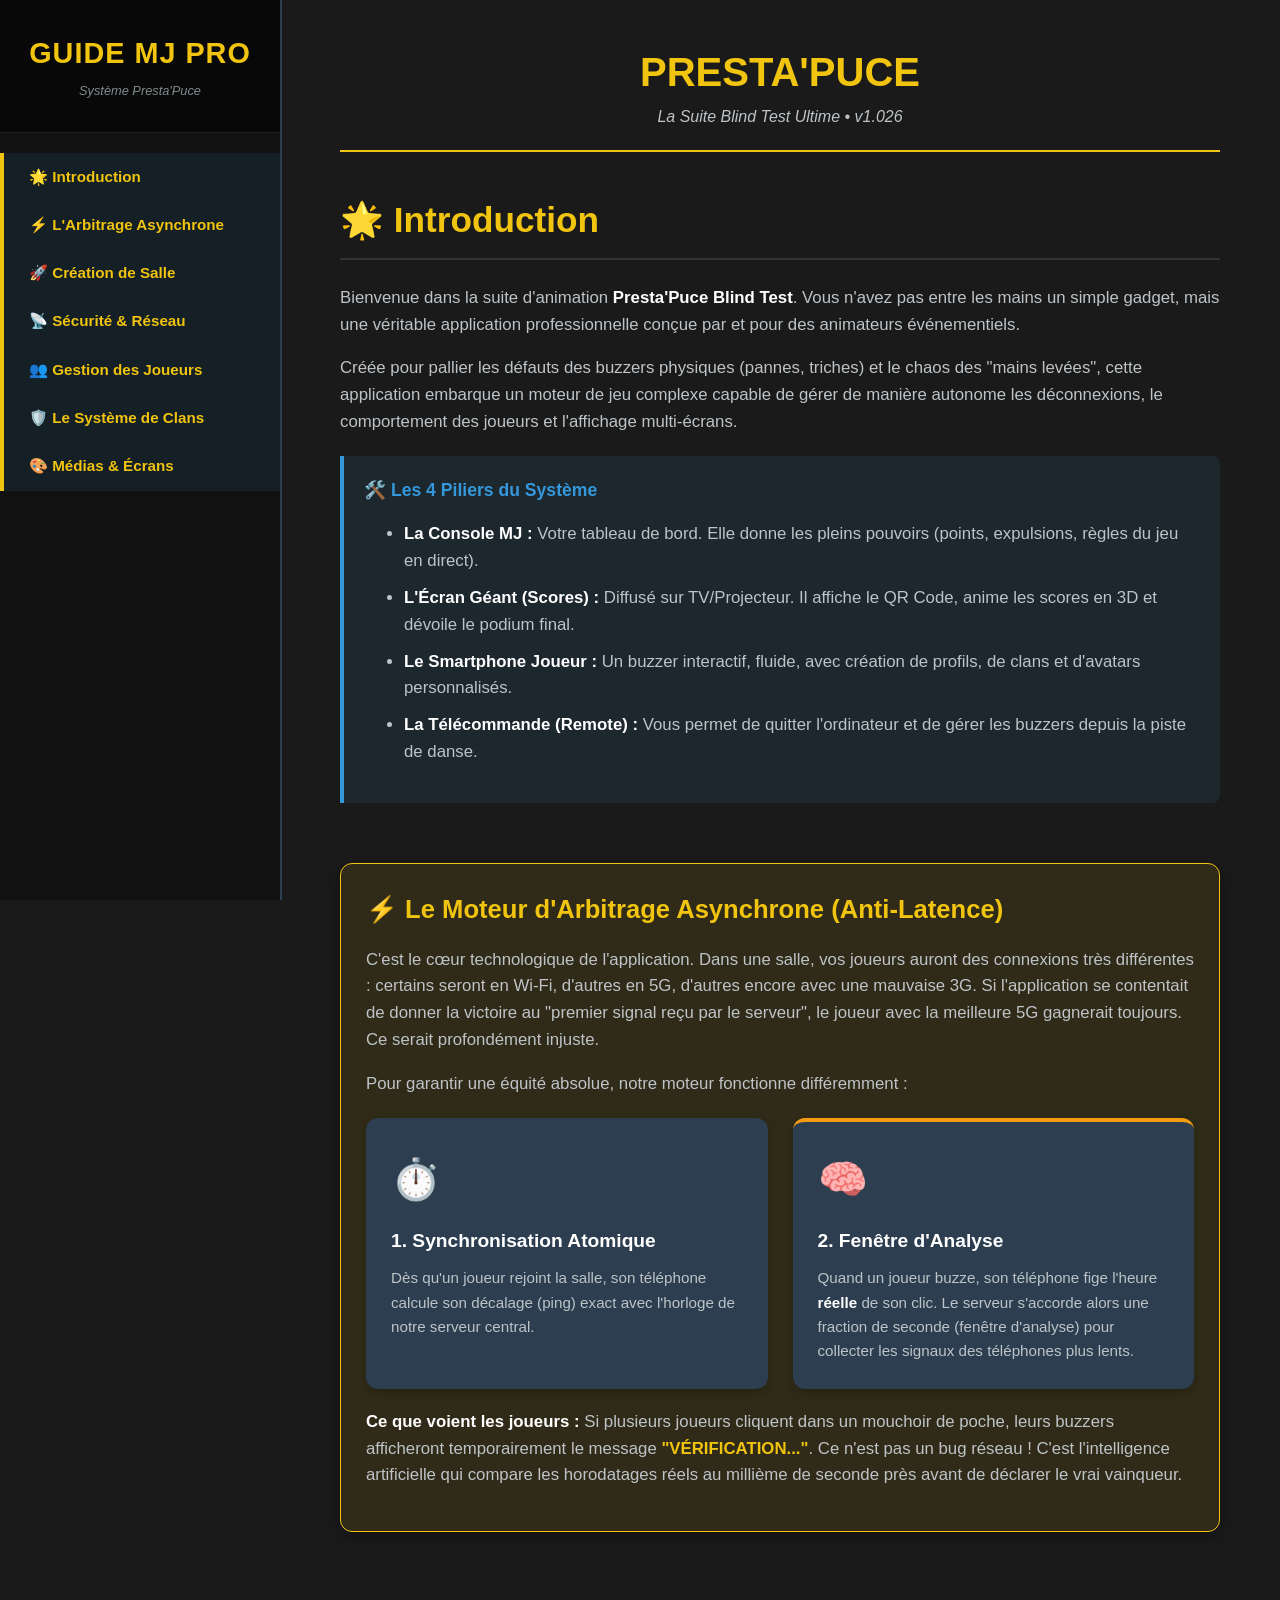
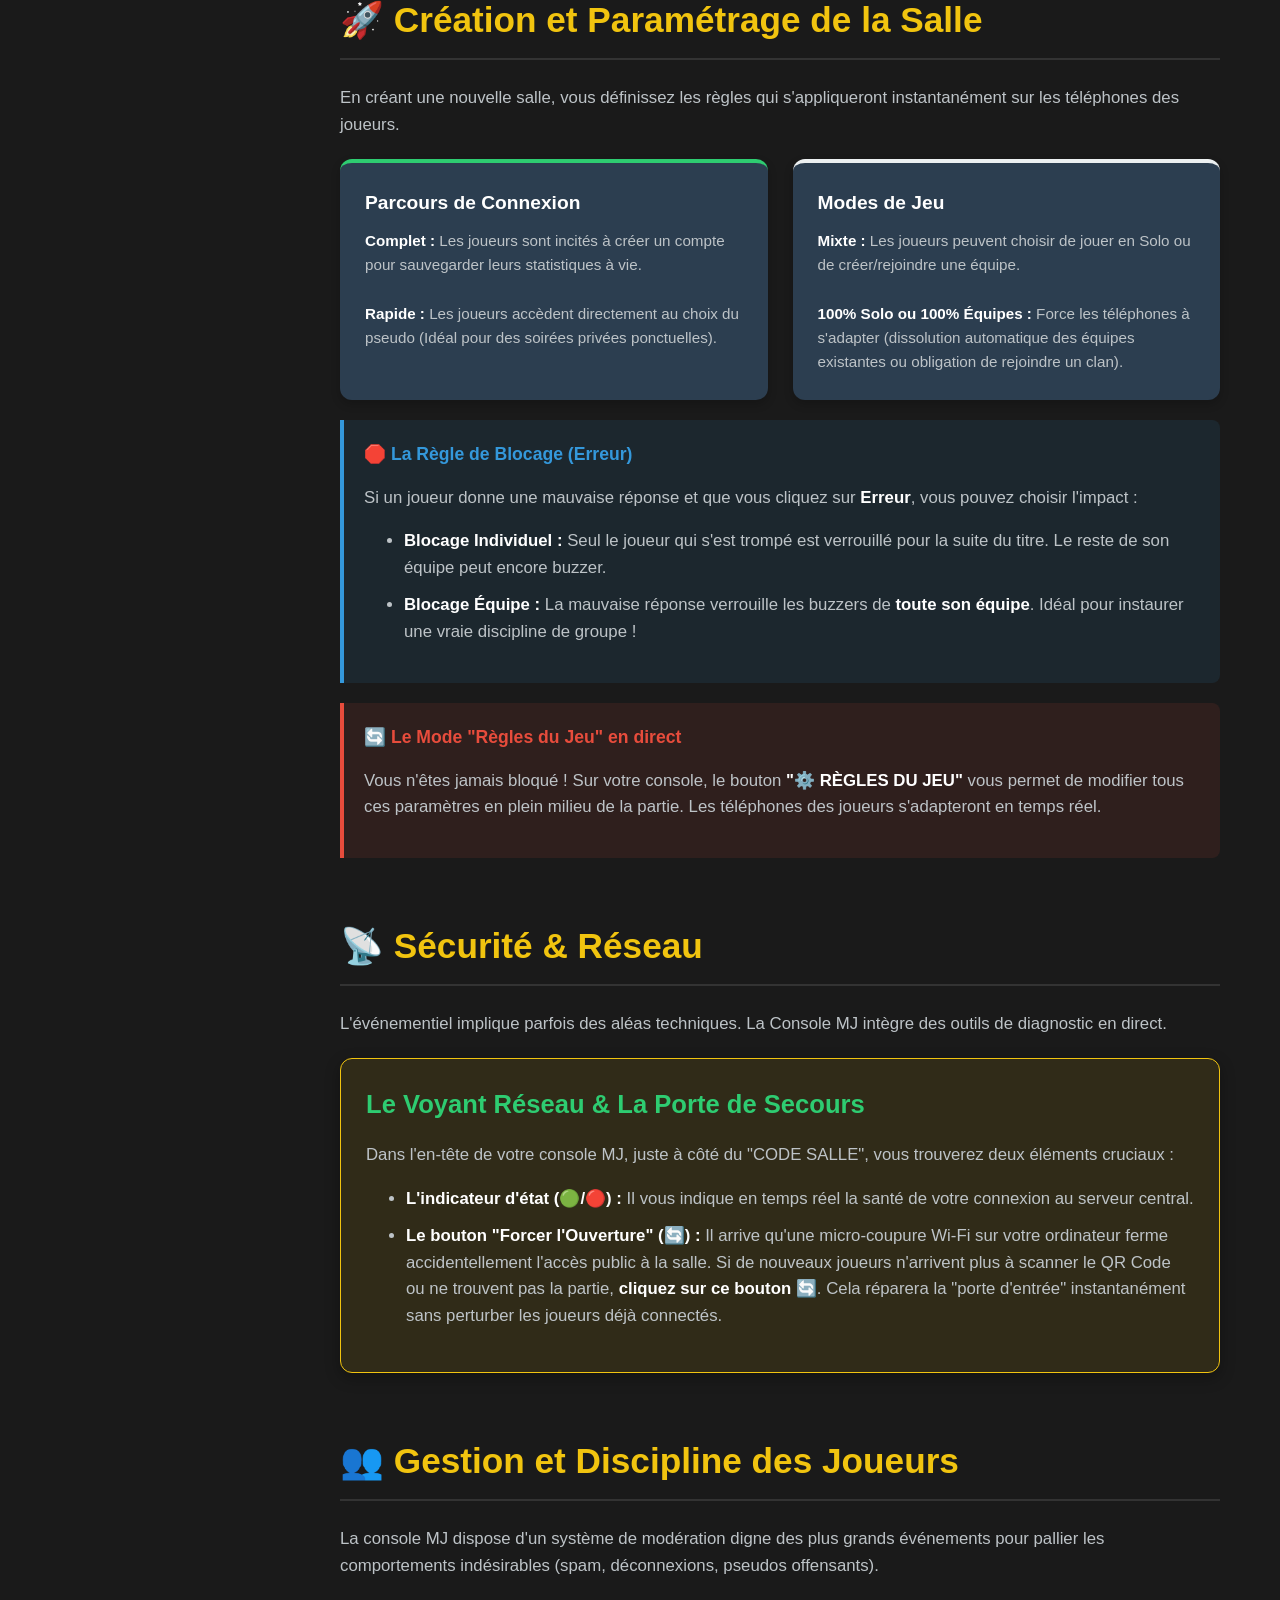
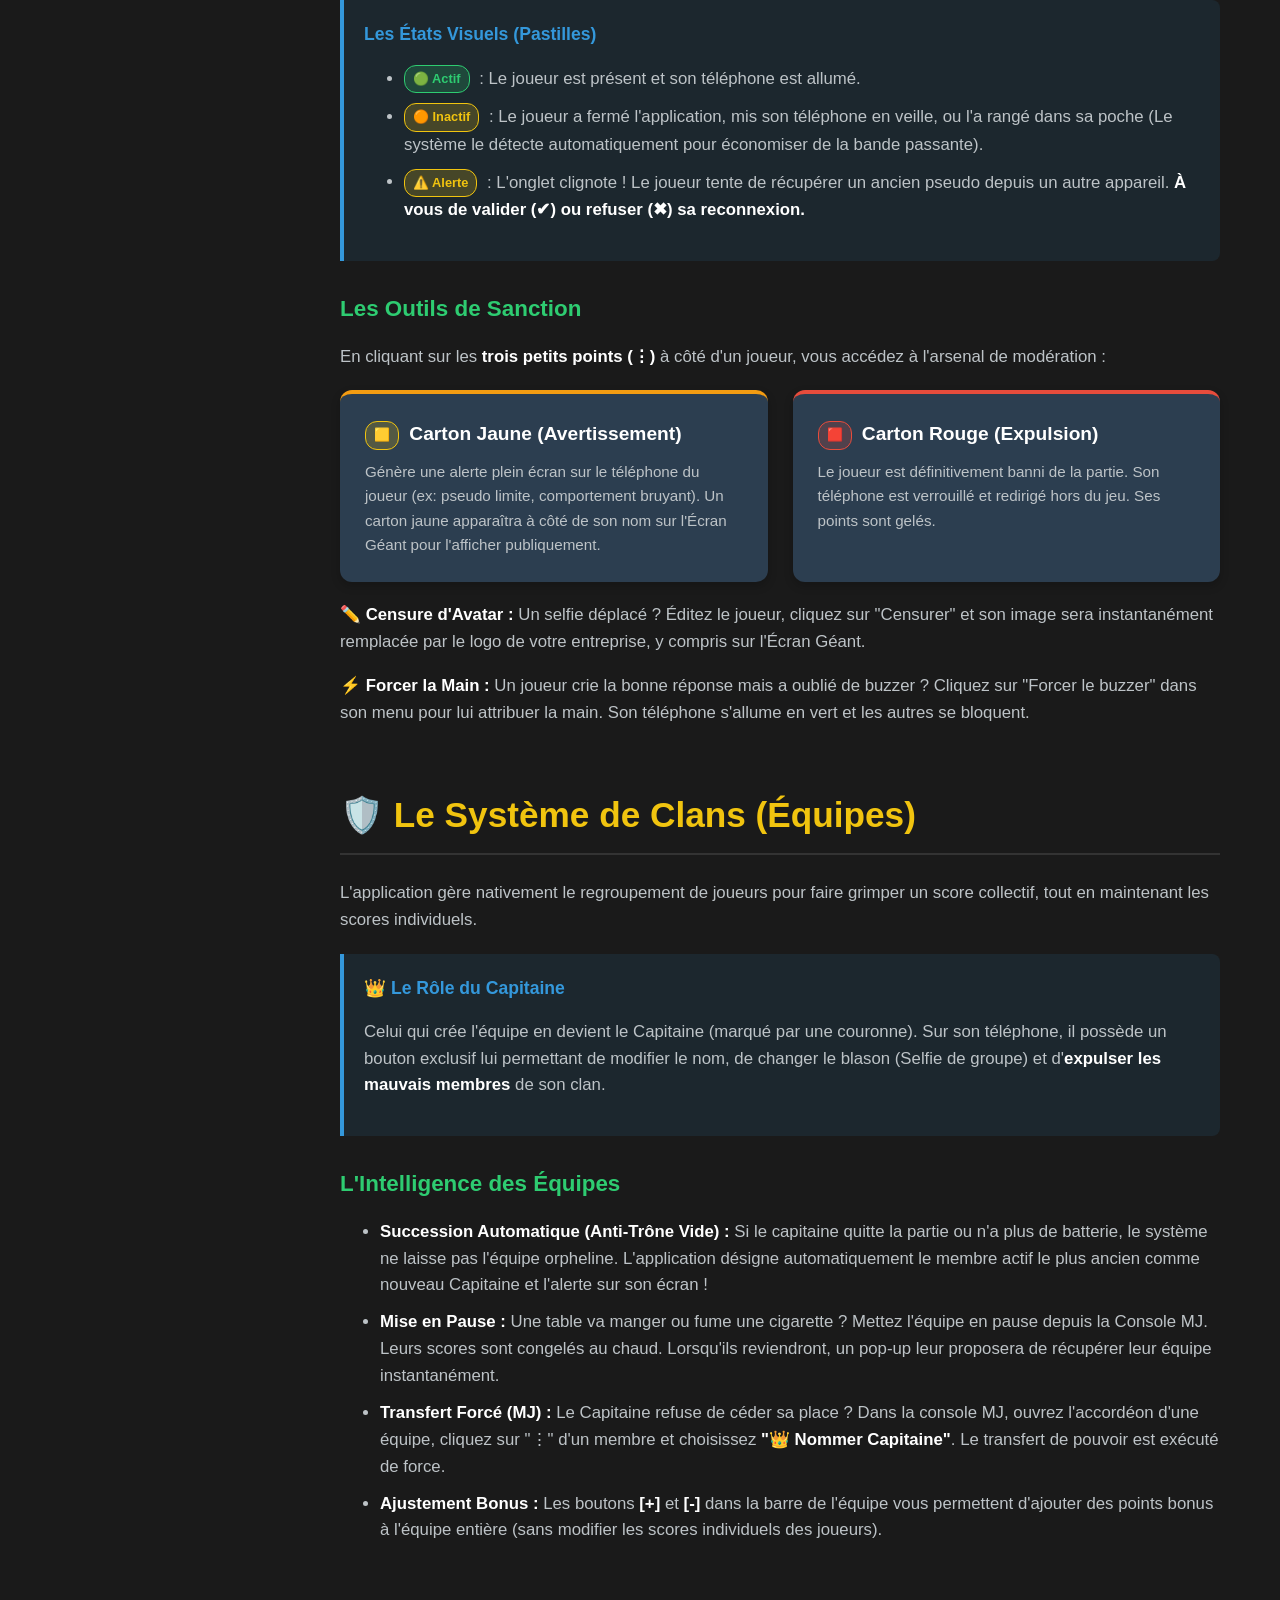
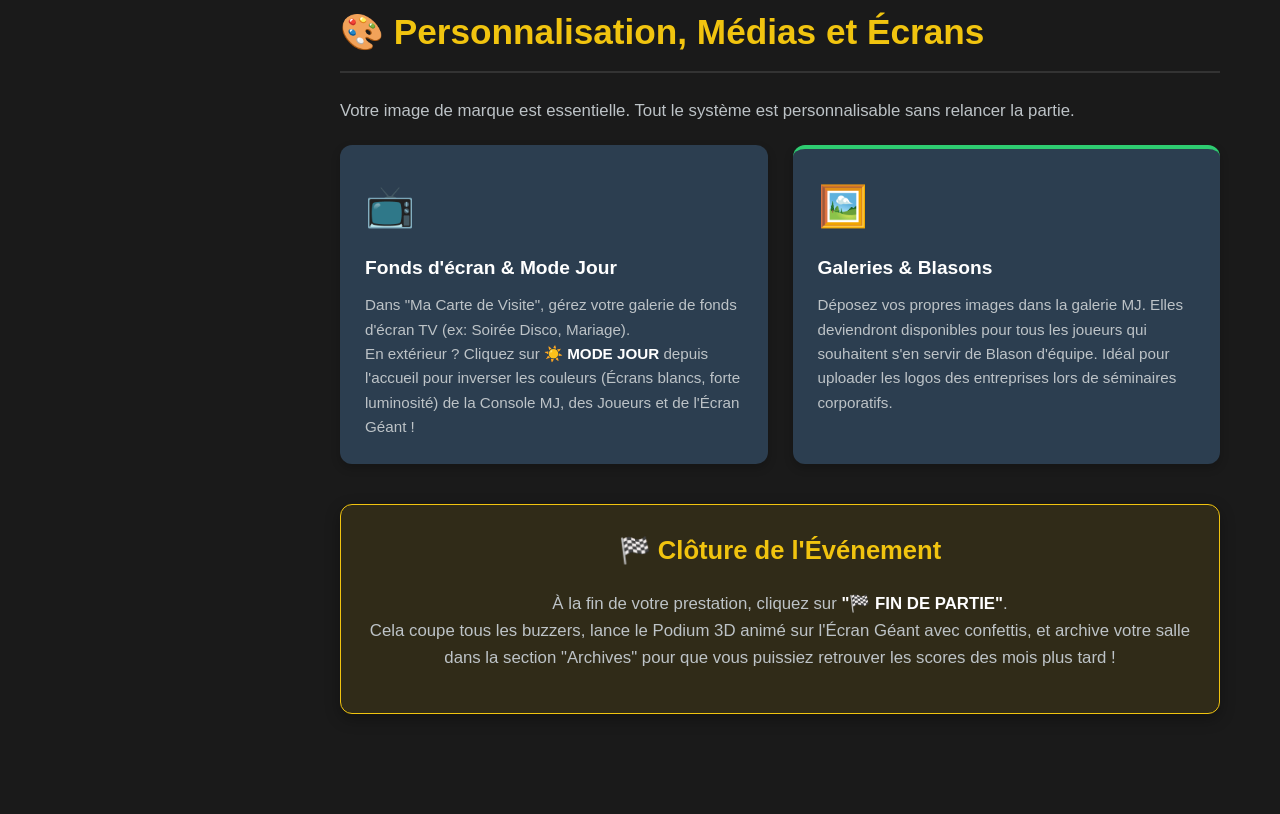
==== commit 5ca83d1f: "Add files via upload" ====
--- a/guide.html
+++ b/guide.html
@@ -13,7 +13,6 @@
             const favicon = document.getElementById('page-favicon');
             if(favicon) favicon.href = APP_CONFIG.LOGO_URL;
             
-            // 🚀 Injection dynamique de la version dans le texte de la page
             const versionSpan = document.getElementById('display-guide-version');
             if(versionSpan) versionSpan.innerText = APP_CONFIG.VERSIONS.GUIDE;
         });
@@ -82,6 +81,7 @@
         .badge-yellow { background: rgba(241, 196, 15, 0.2); color: var(--accent); border: 1px solid var(--accent); }
         .badge-red { background: rgba(231, 76, 60, 0.2); color: var(--danger); border: 1px solid var(--danger); }
         .badge-green { background: rgba(46, 204, 113, 0.2); color: var(--mj); border: 1px solid var(--mj); }
+        .badge-blue { background: rgba(52, 152, 219, 0.2); color: var(--blue); border: 1px solid var(--blue); }
 
         footer { text-align: center; padding: 40px 0; border-top: 1px solid #333; margin-top: 60px; color: #7f8c8d; }
 
@@ -107,6 +107,7 @@
             <a href="#intro" class="active">🌟 Introduction</a>
             <a href="#moteur">⚡ L'Arbitrage Asynchrone</a>
             <a href="#demarrage">🚀 Création de Salle</a>
+            <a href="#reseau">📡 Sécurité & Réseau</a>
             <a href="#gestion-joueurs">👥 Gestion des Joueurs</a>
             <a href="#gestion-equipes">🛡️ Le Système de Clans</a>
             <a href="#medias">🎨 Médias & Écrans</a>
@@ -173,13 +174,37 @@
                 </div>
                 <div class="card b-purple">
                     <h4>Modes de Jeu</h4>
-                    <p><strong>Mixte :</strong> Les joueurs peuvent choisir de jouer en Solo ou de créer/rejoindre une équipe.<br><br><strong>100% Solo ou 100% Équipes :</strong> Force les téléphones à s'adapter. (Si vous activez "100% Équipes" en pleine partie, les joueurs Solos seront alertés et devront rejoindre un clan).</p>
-                </div>
+                    <p><strong>Mixte :</strong> Les joueurs peuvent choisir de jouer en Solo ou de créer/rejoindre une équipe.<br><br><strong>100% Solo ou 100% Équipes :</strong> Force les téléphones à s'adapter (dissolution automatique des équipes existantes ou obligation de rejoindre un clan).</p>
+                </div>
+            </div>
+
+            <div class="info-box">
+                <h4>🛑 La Règle de Blocage (Erreur)</h4>
+                <p>Si un joueur donne une mauvaise réponse et que vous cliquez sur <strong>Erreur</strong>, vous pouvez choisir l'impact :</p>
+                <ul>
+                    <li><strong>Blocage Individuel :</strong> Seul le joueur qui s'est trompé est verrouillé pour la suite du titre. Le reste de son équipe peut encore buzzer.</li>
+                    <li><strong>Blocage Équipe :</strong> La mauvaise réponse verrouille les buzzers de <strong>toute son équipe</strong>. Idéal pour instaurer une vraie discipline de groupe !</li>
+                </ul>
             </div>
 
             <div class="alert-box">
                 <h4>🔄 Le Mode "Règles du Jeu" en direct</h4>
-                <p>Vous n'êtes jamais bloqué ! Sur votre console, le bouton <strong>"⚙️ RÈGLES DU JEU"</strong> vous permet de modifier ces paramètres en cours de partie. L'interface des téléphones des joueurs s'adaptera en temps réel.</p>
+                <p>Vous n'êtes jamais bloqué ! Sur votre console, le bouton <strong>"⚙️ RÈGLES DU JEU"</strong> vous permet de modifier tous ces paramètres en plein milieu de la partie. Les téléphones des joueurs s'adapteront en temps réel.</p>
+            </div>
+        </section>
+
+        <!-- RÉSEAU ET SÉCURITÉ -->
+        <section id="reseau">
+            <h2>📡 Sécurité & Réseau</h2>
+            <p>L'événementiel implique parfois des aléas techniques. La Console MJ intègre des outils de diagnostic en direct.</p>
+
+            <div class="pro-box" style="margin-top: 20px;">
+                <h3 style="color: var(--mj);">Le Voyant Réseau & La Porte de Secours</h3>
+                <p>Dans l'en-tête de votre console MJ, juste à côté du "CODE SALLE", vous trouverez deux éléments cruciaux :</p>
+                <ul>
+                    <li><strong>L'indicateur d'état (🟢/🔴) :</strong> Il vous indique en temps réel la santé de votre connexion au serveur central.</li>
+                    <li><strong>Le bouton "Forcer l'Ouverture" (🔄) :</strong> Il arrive qu'une micro-coupure Wi-Fi sur votre ordinateur ferme accidentellement l'accès public à la salle. Si de nouveaux joueurs n'arrivent plus à scanner le QR Code ou ne trouvent pas la partie, <strong>cliquez sur ce bouton 🔄</strong>. Cela réparera la "porte d'entrée" instantanément sans perturber les joueurs déjà connectés.</li>
+                </ul>
             </div>
         </section>
 
@@ -211,6 +236,7 @@
             </div>
             
             <p style="margin-top:20px;"><strong>✏️ Censure d'Avatar :</strong> Un selfie déplacé ? Éditez le joueur, cliquez sur "Censurer" et son image sera instantanément remplacée par le logo de votre entreprise, y compris sur l'Écran Géant.</p>
+            <p><strong>⚡ Forcer la Main :</strong> Un joueur crie la bonne réponse mais a oublié de buzzer ? Cliquez sur "Forcer le buzzer" dans son menu pour lui attribuer la main. Son téléphone s'allume en vert et les autres se bloquent.</p>
         </section>
 
         <!-- GESTION EQUIPES -->
@@ -225,9 +251,10 @@
 
             <h3>L'Intelligence des Équipes</h3>
             <ul>
-                <li><strong>Succession Automatique (Anti-Trône Vide) :</strong> Si le capitaine quitte la partie ou n'a plus de batterie, le système ne laisse pas l'équipe orpheline. L'application désigne automatiquement le membre le plus ancien comme nouveau Capitaine et l'alerte sur son écran !</li>
+                <li><strong>Succession Automatique (Anti-Trône Vide) :</strong> Si le capitaine quitte la partie ou n'a plus de batterie, le système ne laisse pas l'équipe orpheline. L'application désigne automatiquement le membre actif le plus ancien comme nouveau Capitaine et l'alerte sur son écran !</li>
                 <li><strong>Mise en Pause :</strong> Une table va manger ou fume une cigarette ? Mettez l'équipe en pause depuis la Console MJ. Leurs scores sont congelés au chaud. Lorsqu'ils reviendront, un pop-up leur proposera de récupérer leur équipe instantanément.</li>
                 <li><strong>Transfert Forcé (MJ) :</strong> Le Capitaine refuse de céder sa place ? Dans la console MJ, ouvrez l'accordéon d'une équipe, cliquez sur "⋮" d'un membre et choisissez <strong>"👑 Nommer Capitaine"</strong>. Le transfert de pouvoir est exécuté de force.</li>
+                <li><strong>Ajustement Bonus :</strong> Les boutons <strong>[+]</strong> et <strong>[-]</strong> dans la barre de l'équipe vous permettent d'ajouter des points bonus à l'équipe entière (sans modifier les scores individuels des joueurs).</li>
             </ul>
         </section>
 
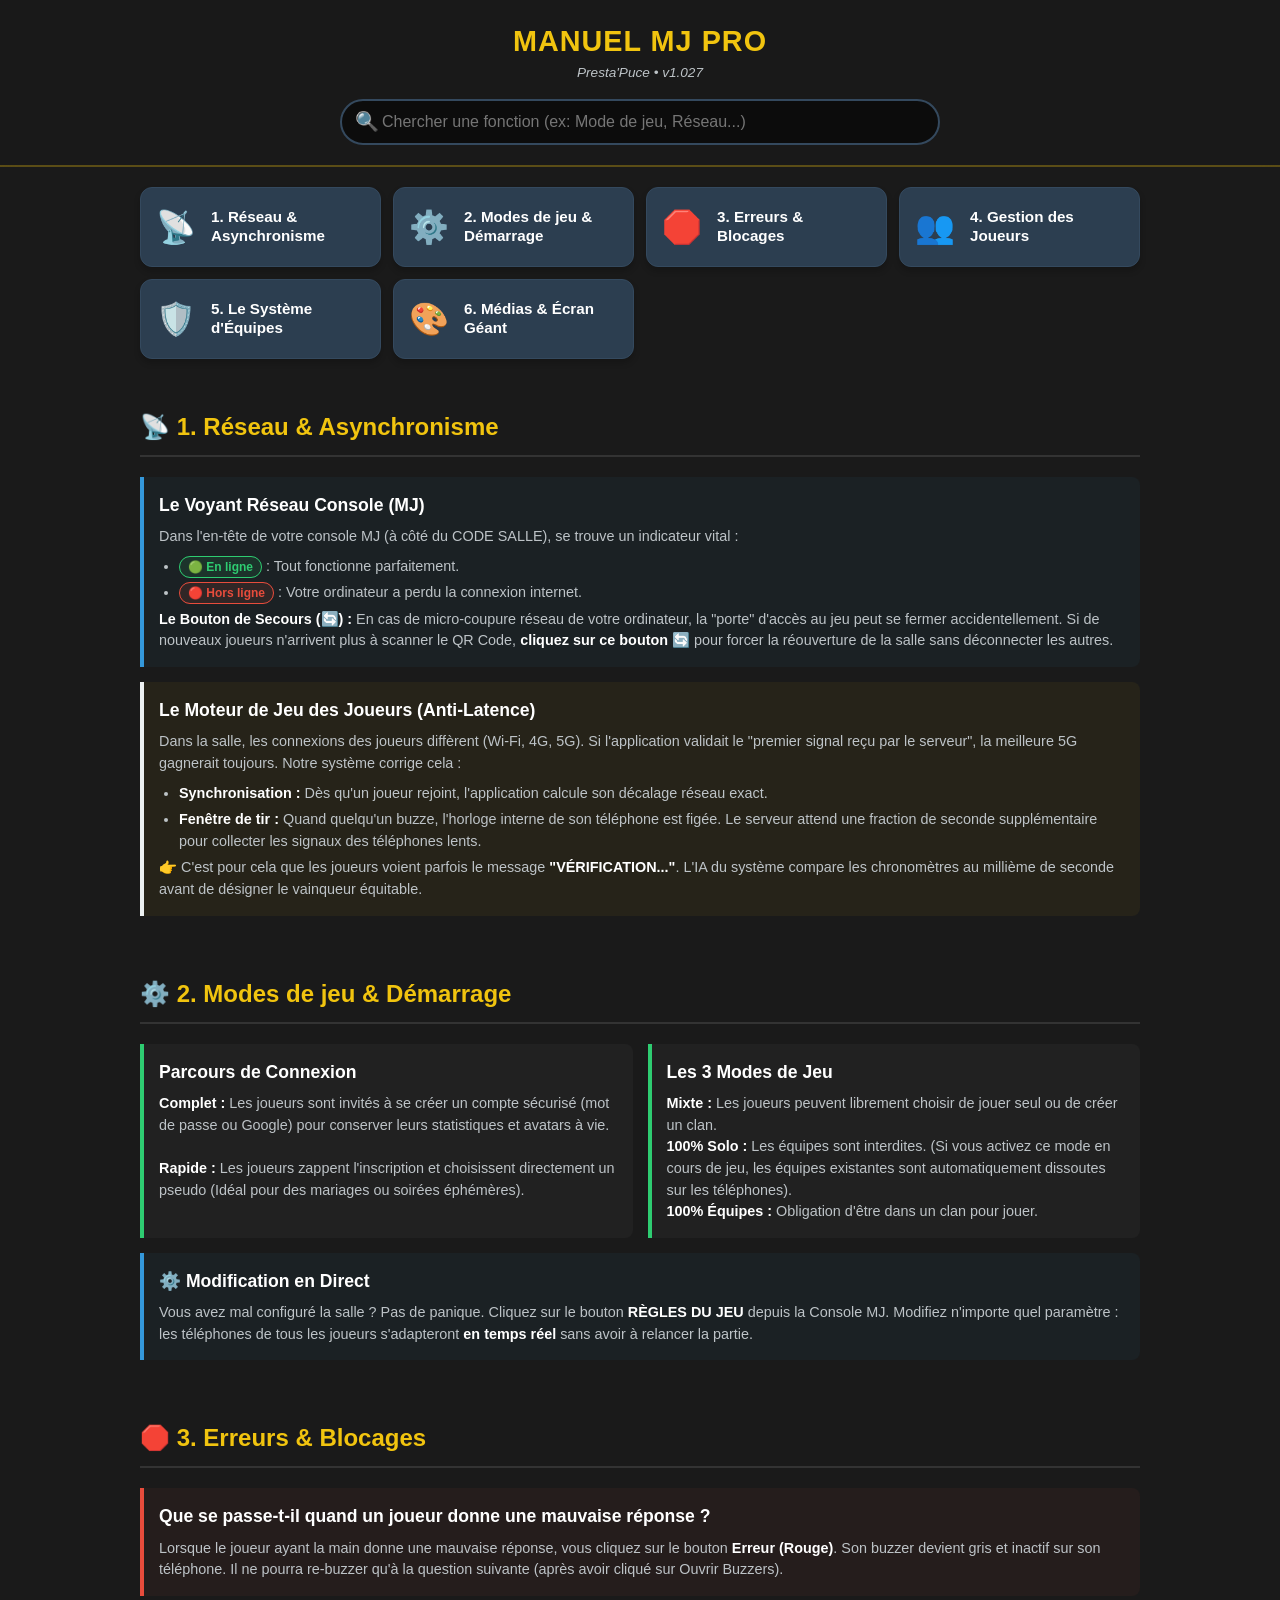
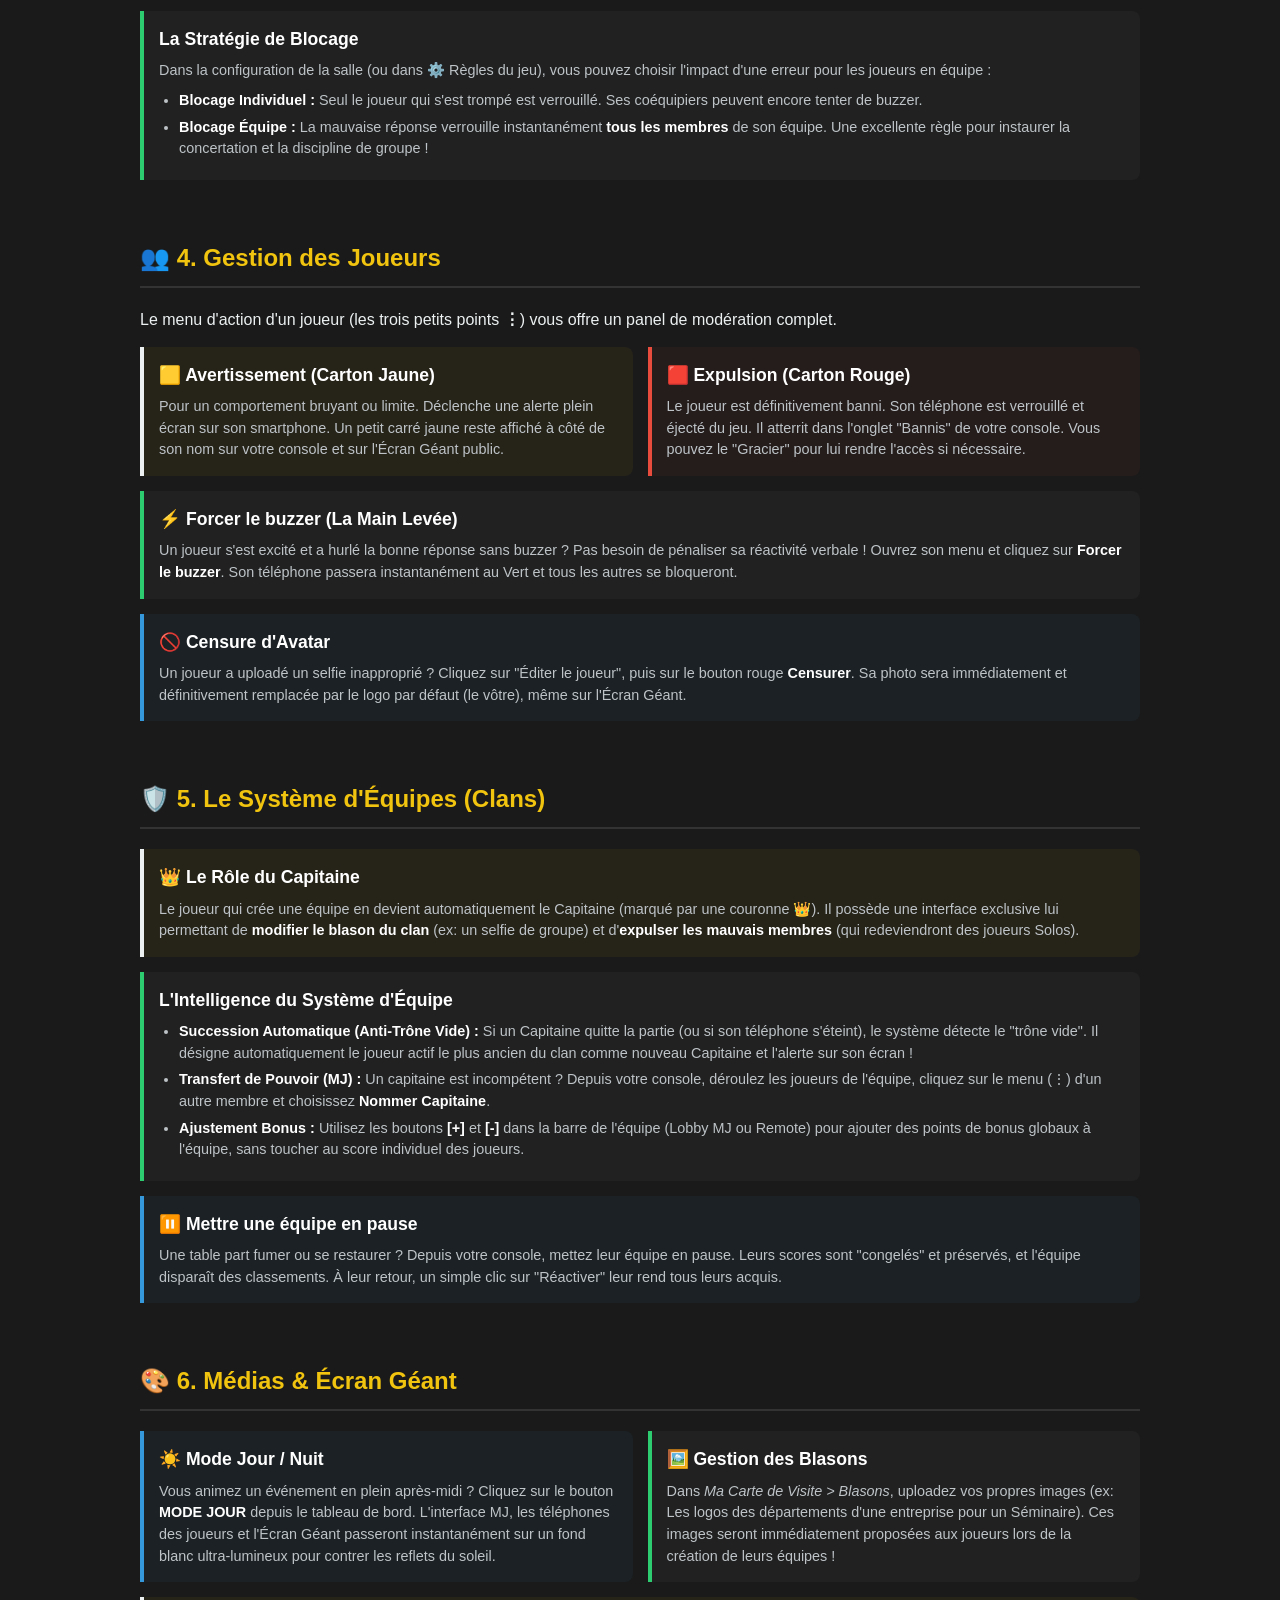
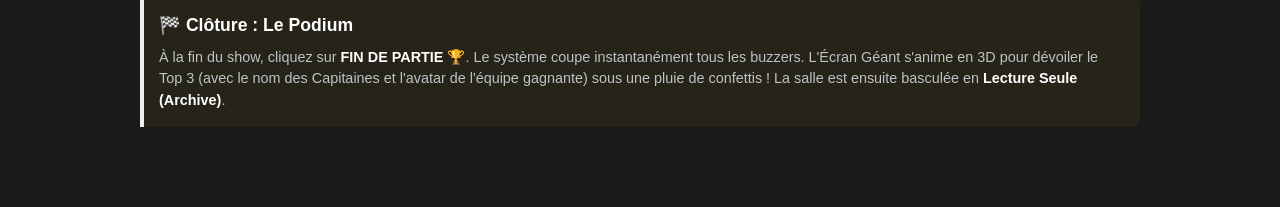
==== commit bd3ea5e6: "Add files via upload" ====
--- a/guide.html
+++ b/guide.html
@@ -2,309 +2,320 @@
 <html lang="fr">
 <head>
     <meta charset="UTF-8">
-    <meta name="viewport" content="width=device-width, initial-scale=1.0">
+    <meta name="viewport" content="width=device-width, initial-scale=1.0, maximum-scale=1.0, user-scalable=no">
     <title>Guide d'utilisation Pro - Presta'Puce</title>
     <script src="config.js"></script>
     <link rel="icon" id="page-favicon" type="image/png">
     <script>
         document.addEventListener("DOMContentLoaded", () => {
             document.title = `Guide d'utilisation Pro - Presta'Puce (v${APP_CONFIG.VERSIONS.GUIDE})`;
-            
             const favicon = document.getElementById('page-favicon');
             if(favicon) favicon.href = APP_CONFIG.LOGO_URL;
-            
             const versionSpan = document.getElementById('display-guide-version');
             if(versionSpan) versionSpan.innerText = APP_CONFIG.VERSIONS.GUIDE;
         });
+
+        // 🚀 MOTEUR DE RECHERCHE DYNAMIQUE INTÉGRÉ
+        function searchGuide() {
+            const query = document.getElementById('search-input').value.toLowerCase().trim();
+            const sections = document.querySelectorAll('.guide-section');
+            const toc = document.getElementById('toc-grid');
+            const noRes = document.getElementById('no-results');
+            
+            if (query.length < 2) {
+                // Si la recherche est vide, on remet l'affichage par défaut
+                toc.style.display = 'grid';
+                sections.forEach(s => s.style.display = 'block');
+                noRes.style.display = 'none';
+                return;
+            }
+            
+            // Sinon on masque le menu et on filtre les sections
+            toc.style.display = 'none';
+            let found = 0;
+            
+            sections.forEach(sec => {
+                const text = sec.innerText.toLowerCase();
+                const keywords = (sec.getAttribute('data-keywords') || "").toLowerCase();
+                
+                // Si le texte visible OU les mots-clés cachés correspondent
+                if (text.includes(query) || keywords.includes(query)) {
+                    sec.style.display = 'block';
+                    found++;
+                } else {
+                    sec.style.display = 'none';
+                }
+            });
+            
+            noRes.style.display = found === 0 ? 'block' : 'none';
+        }
+
+        // Fonction pour scroller doucement vers une section
+        function scrollToSection(id) {
+            document.getElementById(id).scrollIntoView({ behavior: 'smooth', block: 'start' });
+        }
     </script>
     <style>
         :root { 
-            --bg-color: #1a1a1a; 
-            --card-bg: #2c3e50; 
+            --bg: #1a1a1a; 
+            --card: #2c3e50; 
+            --card-light: #34495e;
             --accent: #f1c40f; 
             --text: #ecf0f1; 
             --mj: #2ecc71; 
             --blue: #3498db; 
             --danger: #e74c3c;
-            --gold: #f39c12;
-            --sidebar-width: 280px;
         }
         
-        body { font-family: 'Segoe UI', Tahoma, Geneva, Verdana, sans-serif; background: var(--bg-color); color: var(--text); margin: 0; padding: 0; display: flex; line-height: 1.6; scroll-behavior: smooth; }
-        
-        /* SIDEBAR NAVIGATION */
-        nav { width: var(--sidebar-width); background: #111; height: 100vh; position: fixed; top: 0; left: 0; overflow-y: auto; border-right: 2px solid var(--card-bg); display: flex; flex-direction: column; }
-        .nav-header { padding: 30px 20px; text-align: center; border-bottom: 1px solid rgba(255,255,255,0.1); background: rgba(0,0,0,0.5); }
-        .nav-header h1 { color: var(--accent); margin: 0; font-size: 1.8rem; text-transform: uppercase; letter-spacing: 1px; }
-        .nav-header p { margin: 5px 0 0 0; font-size: 0.8rem; color: #7f8c8d; font-style: italic; }
-        .nav-links { padding: 20px 0; display: flex; flex-direction: column; }
-        .nav-links a { color: #bdc3c7; text-decoration: none; padding: 12px 25px; display: block; border-left: 4px solid transparent; transition: 0.2s; font-weight: 500; font-size: 0.95rem; }
-        .nav-links a:hover { background: rgba(255,255,255,0.05); color: white; border-left-color: var(--blue); }
-        .nav-links a.active { background: rgba(52, 152, 219, 0.1); color: var(--accent); border-left-color: var(--accent); font-weight: bold; }
-        
-        /* MAIN CONTENT */
-        main { margin-left: var(--sidebar-width); padding: 40px 60px; max-width: 1000px; width: 100%; box-sizing: border-box; }
-        
-        section { margin-bottom: 60px; scroll-margin-top: 40px; }
-        h2 { color: var(--accent); font-size: 2.2rem; border-bottom: 2px solid #333; padding-bottom: 10px; margin-bottom: 25px; display: flex; align-items: center; gap: 15px; }
-        h3 { color: var(--mj); font-size: 1.4rem; margin-top: 30px; margin-bottom: 15px; }
-        h4 { color: white; font-size: 1.1rem; margin-bottom: 10px; }
-        p { color: #bdc3c7; font-size: 1.05rem; }
-        ul { color: #bdc3c7; font-size: 1.05rem; }
-        li { margin-bottom: 10px; }
-        strong { color: white; }
-
-        /* HIGHLIGHT BOXES */
-        .info-box { background: rgba(52, 152, 219, 0.1); border-left: 4px solid var(--blue); padding: 20px; border-radius: 0 8px 8px 0; margin: 20px 0; }
-        .info-box h4 { color: var(--blue); margin-top: 0; display: flex; align-items: center; gap: 10px; }
-        
-        .alert-box { background: rgba(231, 76, 60, 0.1); border-left: 4px solid var(--danger); padding: 20px; border-radius: 0 8px 8px 0; margin: 20px 0; }
-        .alert-box h4 { color: var(--danger); margin-top: 0; display: flex; align-items: center; gap: 10px; }
-
-        .pro-box { background: rgba(241, 196, 15, 0.1); border: 1px solid var(--accent); padding: 25px; border-radius: 12px; margin: 30px 0; box-shadow: 0 5px 15px rgba(0,0,0,0.3); }
-        .pro-box h3 { color: var(--accent); margin-top: 0; display: flex; align-items: center; gap: 10px; font-size: 1.6rem; }
-        
-        /* GRID DE FONCTIONNALITÉS */
-        .grid-2 { display: grid; grid-template-columns: 1fr 1fr; gap: 25px; margin-top: 20px; }
-        .card { background: var(--card-bg); padding: 25px; border-radius: 12px; border-top: 4px solid transparent; transition: transform 0.2s; box-shadow: 0 4px 10px rgba(0,0,0,0.2); }
-        .card:hover { transform: translateY(-5px); }
-        .card.b-green { border-top-color: var(--mj); }
-        .card.b-red { border-top-color: var(--danger); }
-        .card.b-gold { border-top-color: var(--gold); }
-        .card.b-purple { border-top-color: var(--purple); }
-        .card-icon { font-size: 2.5rem; margin-bottom: 15px; display: block; }
-        .card h4 { color: white; margin: 0 0 10px 0; font-size: 1.2rem; }
-        .card p { margin: 0; font-size: 0.95rem; }
+        body { font-family: 'Segoe UI', Tahoma, Geneva, Verdana, sans-serif; background: var(--bg); color: var(--text); margin: 0; padding: 0; line-height: 1.5; overflow-x: hidden; }
+        
+        /* Custom Scrollbar pour l'iframe */
+        ::-webkit-scrollbar { width: 8px; }
+        ::-webkit-scrollbar-track { background: rgba(0,0,0,0.2); }
+        ::-webkit-scrollbar-thumb { background: var(--accent); border-radius: 4px; }
+
+        /* EN-TÊTE STICKY & RECHERCHE */
+        .sticky-header { position: sticky; top: 0; background: rgba(26, 26, 26, 0.95); backdrop-filter: blur(10px); padding: 20px; z-index: 100; border-bottom: 2px solid rgba(241, 196, 15, 0.3); display: flex; flex-direction: column; align-items: center; gap: 15px; }
+        .header-titles { text-align: center; }
+        .header-titles h1 { margin: 0; color: var(--accent); font-size: 1.8rem; text-transform: uppercase; letter-spacing: 1px; }
+        .header-titles p { margin: 0; color: #bdc3c7; font-size: 0.85rem; font-style: italic; }
+        
+        .search-container { width: 100%; max-width: 600px; position: relative; }
+        .search-container input { width: 100%; padding: 12px 20px 12px 40px; border-radius: 30px; border: 2px solid var(--card-light); background: rgba(0,0,0,0.5); color: white; font-size: 1rem; box-sizing: border-box; outline: none; transition: 0.3s; }
+        .search-container input:focus { border-color: var(--accent); box-shadow: 0 0 15px rgba(241, 196, 15, 0.2); background: rgba(0,0,0,0.8); }
+        .search-icon { position: absolute; left: 15px; top: 50%; transform: translateY(-50%); font-size: 1.2rem; pointer-events: none; }
+
+        /* MENU DES CHAPITRES (TOC) */
+        .toc-grid { display: grid; grid-template-columns: repeat(auto-fit, minmax(220px, 1fr)); gap: 12px; padding: 20px; max-width: 1000px; margin: 0 auto; }
+        .toc-card { background: var(--card); border: 1px solid var(--card-light); border-radius: 12px; padding: 15px; display: flex; align-items: center; gap: 15px; cursor: pointer; transition: all 0.2s ease; box-shadow: 0 4px 6px rgba(0,0,0,0.2); }
+        .toc-card:hover { transform: translateY(-3px); border-color: var(--accent); background: var(--card-light); }
+        .toc-icon { font-size: 2rem; flex-shrink: 0; }
+        .toc-title { font-weight: bold; font-size: 0.95rem; color: white; line-height: 1.2; }
+
+        /* CONTENU PRINCIPAL */
+        main { padding: 10px 20px 40px 20px; max-width: 1000px; margin: 0 auto; }
+        .guide-section { margin-bottom: 40px; padding-top: 20px; }
+        .section-header { display: flex; align-items: center; gap: 15px; margin-bottom: 20px; border-bottom: 2px solid #333; padding-bottom: 10px; }
+        .section-header h2 { margin: 0; color: var(--accent); font-size: 1.5rem; }
+        
+        /* CHUNKS DE LECTURE (Blocs épurés) */
+        .chunk-grid { display: grid; grid-template-columns: repeat(auto-fit, minmax(280px, 1fr)); gap: 15px; }
+        .chunk { background: rgba(255,255,255,0.03); border-left: 4px solid var(--mj); border-radius: 0 8px 8px 0; padding: 15px; margin-bottom: 15px; }
+        .chunk.blue { border-left-color: var(--blue); background: rgba(52, 152, 219, 0.05); }
+        .chunk.red { border-left-color: var(--danger); background: rgba(231, 76, 60, 0.05); }
+        .chunk.gold { border-left-color: var(--gold); background: rgba(241, 196, 15, 0.05); }
+        
+        .chunk h4 { margin: 0 0 8px 0; font-size: 1.1rem; display: flex; align-items: center; gap: 8px; color: white; }
+        .chunk p { margin: 0; font-size: 0.9rem; color: #bdc3c7; line-height: 1.5; }
+        .chunk ul { margin: 8px 0 0 0; padding-left: 20px; font-size: 0.9rem; color: #bdc3c7; }
+        .chunk li { margin-bottom: 5px; }
+        .chunk b { color: white; }
 
         /* BADGES */
-        .badge { display: inline-block; padding: 3px 8px; border-radius: 12px; font-size: 0.8rem; font-weight: bold; margin-right: 5px; vertical-align: middle; }
-        .badge-yellow { background: rgba(241, 196, 15, 0.2); color: var(--accent); border: 1px solid var(--accent); }
-        .badge-red { background: rgba(231, 76, 60, 0.2); color: var(--danger); border: 1px solid var(--danger); }
-        .badge-green { background: rgba(46, 204, 113, 0.2); color: var(--mj); border: 1px solid var(--mj); }
-        .badge-blue { background: rgba(52, 152, 219, 0.2); color: var(--blue); border: 1px solid var(--blue); }
-
-        footer { text-align: center; padding: 40px 0; border-top: 1px solid #333; margin-top: 60px; color: #7f8c8d; }
-
-        /* RESPONSIVE */
-        @media (max-width: 900px) {
-            nav { width: 100%; height: auto; position: relative; border-right: none; border-bottom: 2px solid var(--card-bg); }
-            main { margin-left: 0; padding: 20px; }
-            .grid-2 { grid-template-columns: 1fr; }
-            .nav-links { flex-direction: row; overflow-x: auto; white-space: nowrap; padding: 10px; }
-            .nav-links a { border-left: none; border-bottom: 4px solid transparent; }
-            .nav-links a.active { border-left: none; border-bottom-color: var(--accent); }
-        }
+        .badge { padding: 3px 8px; border-radius: 12px; font-size: 0.75rem; font-weight: bold; border: 1px solid currentColor; }
+        .b-green { color: var(--mj); background: rgba(46, 204, 113, 0.1); }
+        .b-red { color: var(--danger); background: rgba(231, 76, 60, 0.1); }
+        .b-gold { color: var(--gold); background: rgba(241, 196, 15, 0.1); }
+
+        #no-results { display: none; text-align: center; padding: 40px 20px; color: #7f8c8d; font-size: 1.1rem; font-style: italic; }
     </style>
 </head>
 <body>
 
-    <nav>
-        <div class="nav-header">
-            <h1>Guide MJ Pro</h1>
-            <p>Système Presta'Puce</p>
-        </div>
-        <div class="nav-links">
-            <a href="#intro" class="active">🌟 Introduction</a>
-            <a href="#moteur">⚡ L'Arbitrage Asynchrone</a>
-            <a href="#demarrage">🚀 Création de Salle</a>
-            <a href="#reseau">📡 Sécurité & Réseau</a>
-            <a href="#gestion-joueurs">👥 Gestion des Joueurs</a>
-            <a href="#gestion-equipes">🛡️ Le Système de Clans</a>
-            <a href="#medias">🎨 Médias & Écrans</a>
-        </div>
-    </nav>
+    <!-- EN-TÊTE FIXE AVEC BARRE DE RECHERCHE -->
+    <div class="sticky-header">
+        <div class="header-titles">
+            <h1>Manuel MJ Pro</h1>
+            <p>Presta'Puce • v<span id="display-guide-version"></span></p>
+        </div>
+        <div class="search-container">
+            <span class="search-icon">🔍</span>
+            <input type="text" id="search-input" placeholder="Chercher une fonction (ex: Mode de jeu, Réseau...)" oninput="searchGuide()">
+        </div>
+    </div>
+
+    <!-- MENU RAPIDE (Table des matières) -->
+    <div class="toc-grid" id="toc-grid">
+        <div class="toc-card" onclick="scrollToSection('sec-reseau')">
+            <div class="toc-icon">📡</div><div class="toc-title">1. Réseau & Asynchronisme</div>
+        </div>
+        <div class="toc-card" onclick="scrollToSection('sec-modes')">
+            <div class="toc-icon">⚙️</div><div class="toc-title">2. Modes de jeu & Démarrage</div>
+        </div>
+        <div class="toc-card" onclick="scrollToSection('sec-blocage')">
+            <div class="toc-icon">🛑</div><div class="toc-title">3. Erreurs & Blocages</div>
+        </div>
+        <div class="toc-card" onclick="scrollToSection('sec-joueurs')">
+            <div class="toc-icon">👥</div><div class="toc-title">4. Gestion des Joueurs</div>
+        </div>
+        <div class="toc-card" onclick="scrollToSection('sec-equipes')">
+            <div class="toc-icon">🛡️</div><div class="toc-title">5. Le Système d'Équipes</div>
+        </div>
+        <div class="toc-card" onclick="scrollToSection('sec-medias')">
+            <div class="toc-icon">🎨</div><div class="toc-title">6. Médias & Écran Géant</div>
+        </div>
+    </div>
 
     <main>
-        <!-- EN-TÊTE -->
-        <header style="text-align: center; margin-bottom: 40px; border-bottom: 2px solid var(--accent); padding-bottom: 20px;">
-            <h1 style="color: var(--accent); margin: 0; font-size: 2.5rem; text-transform: uppercase;">Presta'Puce</h1>
-            <div style="font-style: italic; color: #bdc3c7;">La Suite Blind Test Ultime • v<span id="display-guide-version"></span></div>
-        </header>
-
-        <!-- INTRO -->
-        <section id="intro">
-            <h2>🌟 Introduction</h2>
-            <p>Bienvenue dans la suite d'animation <strong>Presta'Puce Blind Test</strong>. Vous n'avez pas entre les mains un simple gadget, mais une véritable application professionnelle conçue par et pour des animateurs événementiels.</p>
-            <p>Créée pour pallier les défauts des buzzers physiques (pannes, triches) et le chaos des "mains levées", cette application embarque un moteur de jeu complexe capable de gérer de manière autonome les déconnexions, le comportement des joueurs et l'affichage multi-écrans.</p>
-            
-            <div class="info-box">
-                <h4>🛠️ Les 4 Piliers du Système</h4>
+        <div id="no-results">Aucun résultat ne correspond à votre recherche...</div>
+
+        <!-- SECTION 1 : RÉSEAU & MOTEUR -->
+        <div class="guide-section" id="sec-reseau" data-keywords="réseau wifi 4g 5g ping latence asynchrone vérification temps voyant connexion déconnexion plantage porte verte rouge réparation">
+            <div class="section-header">
+                <h2>📡 1. Réseau & Asynchronisme</h2>
+            </div>
+            
+            <div class="chunk blue">
+                <h4>Le Voyant Réseau Console (MJ)</h4>
+                <p>Dans l'en-tête de votre console MJ (à côté du CODE SALLE), se trouve un indicateur vital :</p>
                 <ul>
-                    <li><strong>La Console MJ :</strong> Votre tableau de bord. Elle donne les pleins pouvoirs (points, expulsions, règles du jeu en direct).</li>
-                    <li><strong>L'Écran Géant (Scores) :</strong> Diffusé sur TV/Projecteur. Il affiche le QR Code, anime les scores en 3D et dévoile le podium final.</li>
-                    <li><strong>Le Smartphone Joueur :</strong> Un buzzer interactif, fluide, avec création de profils, de clans et d'avatars personnalisés.</li>
-                    <li><strong>La Télécommande (Remote) :</strong> Vous permet de quitter l'ordinateur et de gérer les buzzers depuis la piste de danse.</li>
+                    <li><span class="badge b-green">🟢 En ligne</span> : Tout fonctionne parfaitement.</li>
+                    <li><span class="badge b-red">🔴 Hors ligne</span> : Votre ordinateur a perdu la connexion internet.</li>
                 </ul>
-            </div>
-        </section>
-
-        <!-- LE MOTEUR (LA VRAIE VALEUR AJOUTÉE) -->
-        <section id="moteur">
-            <div class="pro-box">
-                <h3>⚡ Le Moteur d'Arbitrage Asynchrone (Anti-Latence)</h3>
-                <p>C'est le cœur technologique de l'application. Dans une salle, vos joueurs auront des connexions très différentes : certains seront en Wi-Fi, d'autres en 5G, d'autres encore avec une mauvaise 3G. Si l'application se contentait de donner la victoire au "premier signal reçu par le serveur", le joueur avec la meilleure 5G gagnerait toujours. Ce serait profondément injuste.</p>
-                <p>Pour garantir une équité absolue, notre moteur fonctionne différemment :</p>
+                <p><b>Le Bouton de Secours (🔄) :</b> En cas de micro-coupure réseau de votre ordinateur, la "porte" d'accès au jeu peut se fermer accidentellement. Si de nouveaux joueurs n'arrivent plus à scanner le QR Code, <b>cliquez sur ce bouton 🔄</b> pour forcer la réouverture de la salle sans déconnecter les autres.</p>
+            </div>
+
+            <div class="chunk gold">
+                <h4>Le Moteur de Jeu des Joueurs (Anti-Latence)</h4>
+                <p>Dans la salle, les connexions des joueurs diffèrent (Wi-Fi, 4G, 5G). Si l'application validait le "premier signal reçu par le serveur", la meilleure 5G gagnerait toujours. Notre système corrige cela :</p>
+                <ul>
+                    <li><b>Synchronisation :</b> Dès qu'un joueur rejoint, l'application calcule son décalage réseau exact.</li>
+                    <li><b>Fenêtre de tir :</b> Quand quelqu'un buzze, l'horloge interne de son téléphone est figée. Le serveur attend une fraction de seconde supplémentaire pour collecter les signaux des téléphones lents.</li>
+                </ul>
+                <p>👉 C'est pour cela que les joueurs voient parfois le message <b>"VÉRIFICATION..."</b>. L'IA du système compare les chronomètres au millième de seconde avant de désigner le vainqueur équitable.</p>
+            </div>
+        </div>
+
+        <!-- SECTION 2 : MODES DE JEU -->
+        <div class="guide-section" id="sec-modes" data-keywords="mode de jeu création démarrage mixte solo équipe paramétrage règles connexion rapide complet">
+            <div class="section-header">
+                <h2>⚙️ 2. Modes de jeu & Démarrage</h2>
+            </div>
+
+            <div class="chunk-grid">
+                <div class="chunk">
+                    <h4>Parcours de Connexion</h4>
+                    <p><b>Complet :</b> Les joueurs sont invités à se créer un compte sécurisé (mot de passe ou Google) pour conserver leurs statistiques et avatars à vie.<br><br>
+                    <b>Rapide :</b> Les joueurs zappent l'inscription et choisissent directement un pseudo (Idéal pour des mariages ou soirées éphémères).</p>
+                </div>
                 
-                <div class="grid-2" style="margin-bottom: 20px;">
-                    <div class="card b-blue">
-                        <span class="card-icon">⏱️</span>
-                        <h4>1. Synchronisation Atomique</h4>
-                        <p>Dès qu'un joueur rejoint la salle, son téléphone calcule son décalage (ping) exact avec l'horloge de notre serveur central.</p>
-                    </div>
-                    <div class="card b-gold">
-                        <span class="card-icon">🧠</span>
-                        <h4>2. Fenêtre d'Analyse</h4>
-                        <p>Quand un joueur buzze, son téléphone fige l'heure <strong>réelle</strong> de son clic. Le serveur s'accorde alors une fraction de seconde (fenêtre d'analyse) pour collecter les signaux des téléphones plus lents.</p>
-                    </div>
-                </div>
-
-                <p><strong>Ce que voient les joueurs :</strong> Si plusieurs joueurs cliquent dans un mouchoir de poche, leurs buzzers afficheront temporairement le message <strong style="color:var(--accent);">"VÉRIFICATION..."</strong>. Ce n'est pas un bug réseau ! C'est l'intelligence artificielle qui compare les horodatages réels au millième de seconde près avant de déclarer le vrai vainqueur.</p>
-            </div>
-        </section>
-
-        <!-- DEMARRAGE -->
-        <section id="demarrage">
-            <h2>🚀 Création et Paramétrage de la Salle</h2>
-            <p>En créant une nouvelle salle, vous définissez les règles qui s'appliqueront instantanément sur les téléphones des joueurs.</p>
-            
-            <div class="grid-2">
-                <div class="card b-green">
-                    <h4>Parcours de Connexion</h4>
-                    <p><strong>Complet :</strong> Les joueurs sont incités à créer un compte pour sauvegarder leurs statistiques à vie.<br><br><strong>Rapide :</strong> Les joueurs accèdent directement au choix du pseudo (Idéal pour des soirées privées ponctuelles).</p>
-                </div>
-                <div class="card b-purple">
-                    <h4>Modes de Jeu</h4>
-                    <p><strong>Mixte :</strong> Les joueurs peuvent choisir de jouer en Solo ou de créer/rejoindre une équipe.<br><br><strong>100% Solo ou 100% Équipes :</strong> Force les téléphones à s'adapter (dissolution automatique des équipes existantes ou obligation de rejoindre un clan).</p>
-                </div>
-            </div>
-
-            <div class="info-box">
-                <h4>🛑 La Règle de Blocage (Erreur)</h4>
-                <p>Si un joueur donne une mauvaise réponse et que vous cliquez sur <strong>Erreur</strong>, vous pouvez choisir l'impact :</p>
+                <div class="chunk">
+                    <h4>Les 3 Modes de Jeu</h4>
+                    <p><b>Mixte :</b> Les joueurs peuvent librement choisir de jouer seul ou de créer un clan.<br>
+                    <b>100% Solo :</b> Les équipes sont interdites. (Si vous activez ce mode en cours de jeu, les équipes existantes sont automatiquement dissoutes sur les téléphones).<br>
+                    <b>100% Équipes :</b> Obligation d'être dans un clan pour jouer.</p>
+                </div>
+            </div>
+
+            <div class="chunk blue">
+                <h4>⚙️ Modification en Direct</h4>
+                <p>Vous avez mal configuré la salle ? Pas de panique. Cliquez sur le bouton <b>RÈGLES DU JEU</b> depuis la Console MJ. Modifiez n'importe quel paramètre : les téléphones de tous les joueurs s'adapteront <b>en temps réel</b> sans avoir à relancer la partie.</p>
+            </div>
+        </div>
+
+        <!-- SECTION 3 : BLOCAGE ET ERREURS -->
+        <div class="guide-section" id="sec-blocage" data-keywords="blocage bloquer erreur faute sanction verrouillage pénalité individuel équipe">
+            <div class="section-header">
+                <h2>🛑 3. Erreurs & Blocages</h2>
+            </div>
+
+            <div class="chunk red">
+                <h4>Que se passe-t-il quand un joueur donne une mauvaise réponse ?</h4>
+                <p>Lorsque le joueur ayant la main donne une mauvaise réponse, vous cliquez sur le bouton <b>Erreur (Rouge)</b>. Son buzzer devient gris et inactif sur son téléphone. Il ne pourra re-buzzer qu'à la question suivante (après avoir cliqué sur Ouvrir Buzzers).</p>
+            </div>
+
+            <div class="chunk">
+                <h4>La Stratégie de Blocage</h4>
+                <p>Dans la configuration de la salle (ou dans ⚙️ Règles du jeu), vous pouvez choisir l'impact d'une erreur pour les joueurs en équipe :</p>
                 <ul>
-                    <li><strong>Blocage Individuel :</strong> Seul le joueur qui s'est trompé est verrouillé pour la suite du titre. Le reste de son équipe peut encore buzzer.</li>
-                    <li><strong>Blocage Équipe :</strong> La mauvaise réponse verrouille les buzzers de <strong>toute son équipe</strong>. Idéal pour instaurer une vraie discipline de groupe !</li>
+                    <li><b>Blocage Individuel :</b> Seul le joueur qui s'est trompé est verrouillé. Ses coéquipiers peuvent encore tenter de buzzer.</li>
+                    <li><b>Blocage Équipe :</b> La mauvaise réponse verrouille instantanément <b>tous les membres</b> de son équipe. Une excellente règle pour instaurer la concertation et la discipline de groupe !</li>
                 </ul>
             </div>
-
-            <div class="alert-box">
-                <h4>🔄 Le Mode "Règles du Jeu" en direct</h4>
-                <p>Vous n'êtes jamais bloqué ! Sur votre console, le bouton <strong>"⚙️ RÈGLES DU JEU"</strong> vous permet de modifier tous ces paramètres en plein milieu de la partie. Les téléphones des joueurs s'adapteront en temps réel.</p>
-            </div>
-        </section>
-
-        <!-- RÉSEAU ET SÉCURITÉ -->
-        <section id="reseau">
-            <h2>📡 Sécurité & Réseau</h2>
-            <p>L'événementiel implique parfois des aléas techniques. La Console MJ intègre des outils de diagnostic en direct.</p>
-
-            <div class="pro-box" style="margin-top: 20px;">
-                <h3 style="color: var(--mj);">Le Voyant Réseau & La Porte de Secours</h3>
-                <p>Dans l'en-tête de votre console MJ, juste à côté du "CODE SALLE", vous trouverez deux éléments cruciaux :</p>
+        </div>
+
+        <!-- SECTION 4 : GESTION JOUEURS -->
+        <div class="guide-section" id="sec-joueurs" data-keywords="joueur modération gérer jaune rouge avertissement carton expulsion bannissement censure forcer forçage main">
+            <div class="section-header">
+                <h2>👥 4. Gestion des Joueurs</h2>
+            </div>
+
+            <p style="margin-bottom:15px;">Le menu d'action d'un joueur (les trois petits points <b>⋮</b>) vous offre un panel de modération complet.</p>
+
+            <div class="chunk-grid">
+                <div class="chunk gold">
+                    <h4>🟨 Avertissement (Carton Jaune)</h4>
+                    <p>Pour un comportement bruyant ou limite. Déclenche une alerte plein écran sur son smartphone. Un petit carré jaune reste affiché à côté de son nom sur votre console et sur l'Écran Géant public.</p>
+                </div>
+                
+                <div class="chunk red">
+                    <h4>🟥 Expulsion (Carton Rouge)</h4>
+                    <p>Le joueur est définitivement banni. Son téléphone est verrouillé et éjecté du jeu. Il atterrit dans l'onglet "Bannis" de votre console. Vous pouvez le "Gracier" pour lui rendre l'accès si nécessaire.</p>
+                </div>
+            </div>
+
+            <div class="chunk">
+                <h4>⚡ Forcer le buzzer (La Main Levée)</h4>
+                <p>Un joueur s'est excité et a hurlé la bonne réponse sans buzzer ? Pas besoin de pénaliser sa réactivité verbale ! Ouvrez son menu et cliquez sur <b>Forcer le buzzer</b>. Son téléphone passera instantanément au Vert et tous les autres se bloqueront.</p>
+            </div>
+
+            <div class="chunk blue">
+                <h4>🚫 Censure d'Avatar</h4>
+                <p>Un joueur a uploadé un selfie inapproprié ? Cliquez sur "Éditer le joueur", puis sur le bouton rouge <b>Censurer</b>. Sa photo sera immédiatement et définitivement remplacée par le logo par défaut (le vôtre), même sur l'Écran Géant.</p>
+            </div>
+        </div>
+
+        <!-- SECTION 5 : ÉQUIPES -->
+        <div class="guide-section" id="sec-equipes" data-keywords="équipe clan système capitaine couronne trône succession automatique pause transfert ajustement bonus point">
+            <div class="section-header">
+                <h2>🛡️ 5. Le Système d'Équipes (Clans)</h2>
+            </div>
+
+            <div class="chunk gold">
+                <h4>👑 Le Rôle du Capitaine</h4>
+                <p>Le joueur qui crée une équipe en devient automatiquement le Capitaine (marqué par une couronne 👑). Il possède une interface exclusive lui permettant de <b>modifier le blason du clan</b> (ex: un selfie de groupe) et d'<b>expulser les mauvais membres</b> (qui redeviendront des joueurs Solos).</p>
+            </div>
+
+            <div class="chunk">
+                <h4>L'Intelligence du Système d'Équipe</h4>
                 <ul>
-                    <li><strong>L'indicateur d'état (🟢/🔴) :</strong> Il vous indique en temps réel la santé de votre connexion au serveur central.</li>
-                    <li><strong>Le bouton "Forcer l'Ouverture" (🔄) :</strong> Il arrive qu'une micro-coupure Wi-Fi sur votre ordinateur ferme accidentellement l'accès public à la salle. Si de nouveaux joueurs n'arrivent plus à scanner le QR Code ou ne trouvent pas la partie, <strong>cliquez sur ce bouton 🔄</strong>. Cela réparera la "porte d'entrée" instantanément sans perturber les joueurs déjà connectés.</li>
+                    <li><b>Succession Automatique (Anti-Trône Vide) :</b> Si un Capitaine quitte la partie (ou si son téléphone s'éteint), le système détecte le "trône vide". Il désigne automatiquement le joueur actif le plus ancien du clan comme nouveau Capitaine et l'alerte sur son écran !</li>
+                    <li><b>Transfert de Pouvoir (MJ) :</b> Un capitaine est incompétent ? Depuis votre console, déroulez les joueurs de l'équipe, cliquez sur le menu (⋮) d'un autre membre et choisissez <b>Nommer Capitaine</b>.</li>
+                    <li><b>Ajustement Bonus :</b> Utilisez les boutons <b>[+]</b> et <b>[-]</b> dans la barre de l'équipe (Lobby MJ ou Remote) pour ajouter des points de bonus globaux à l'équipe, sans toucher au score individuel des joueurs.</li>
                 </ul>
             </div>
-        </section>
-
-        <!-- GESTION JOUEURS -->
-        <section id="gestion-joueurs">
-            <h2>👥 Gestion et Discipline des Joueurs</h2>
-            <p>La console MJ dispose d'un système de modération digne des plus grands événements pour pallier les comportements indésirables (spam, déconnexions, pseudos offensants).</p>
-            
-            <div class="info-box">
-                <h4>Les États Visuels (Pastilles)</h4>
-                <ul>
-                    <li><span class="badge badge-green">🟢 Actif</span> : Le joueur est présent et son téléphone est allumé.</li>
-                    <li><span class="badge badge-yellow">🟠 Inactif</span> : Le joueur a fermé l'application, mis son téléphone en veille, ou l'a rangé dans sa poche (Le système le détecte automatiquement pour économiser de la bande passante).</li>
-                    <li><span class="badge badge-yellow">⚠️ Alerte</span> : L'onglet clignote ! Le joueur tente de récupérer un ancien pseudo depuis un autre appareil. <strong>À vous de valider (✔) ou refuser (✖) sa reconnexion.</strong></li>
-                </ul>
-            </div>
-
-            <h3>Les Outils de Sanction</h3>
-            <p>En cliquant sur les <strong>trois petits points (⋮)</strong> à côté d'un joueur, vous accédez à l'arsenal de modération :</p>
-            <div class="grid-2">
-                <div class="card b-gold">
-                    <h4><span class="badge badge-yellow">🟨</span> Carton Jaune (Avertissement)</h4>
-                    <p>Génère une alerte plein écran sur le téléphone du joueur (ex: pseudo limite, comportement bruyant). Un carton jaune apparaîtra à côté de son nom sur l'Écran Géant pour l'afficher publiquement.</p>
-                </div>
-                <div class="card b-red">
-                    <h4><span class="badge badge-red">🟥</span> Carton Rouge (Expulsion)</h4>
-                    <p>Le joueur est définitivement banni de la partie. Son téléphone est verrouillé et redirigé hors du jeu. Ses points sont gelés.</p>
-                </div>
-            </div>
-            
-            <p style="margin-top:20px;"><strong>✏️ Censure d'Avatar :</strong> Un selfie déplacé ? Éditez le joueur, cliquez sur "Censurer" et son image sera instantanément remplacée par le logo de votre entreprise, y compris sur l'Écran Géant.</p>
-            <p><strong>⚡ Forcer la Main :</strong> Un joueur crie la bonne réponse mais a oublié de buzzer ? Cliquez sur "Forcer le buzzer" dans son menu pour lui attribuer la main. Son téléphone s'allume en vert et les autres se bloquent.</p>
-        </section>
-
-        <!-- GESTION EQUIPES -->
-        <section id="gestion-equipes">
-            <h2>🛡️ Le Système de Clans (Équipes)</h2>
-            <p>L'application gère nativement le regroupement de joueurs pour faire grimper un score collectif, tout en maintenant les scores individuels.</p>
-
-            <div class="info-box">
-                <h4>👑 Le Rôle du Capitaine</h4>
-                <p>Celui qui crée l'équipe en devient le Capitaine (marqué par une couronne). Sur son téléphone, il possède un bouton exclusif lui permettant de modifier le nom, de changer le blason (Selfie de groupe) et d'<strong>expulser les mauvais membres</strong> de son clan.</p>
-            </div>
-
-            <h3>L'Intelligence des Équipes</h3>
-            <ul>
-                <li><strong>Succession Automatique (Anti-Trône Vide) :</strong> Si le capitaine quitte la partie ou n'a plus de batterie, le système ne laisse pas l'équipe orpheline. L'application désigne automatiquement le membre actif le plus ancien comme nouveau Capitaine et l'alerte sur son écran !</li>
-                <li><strong>Mise en Pause :</strong> Une table va manger ou fume une cigarette ? Mettez l'équipe en pause depuis la Console MJ. Leurs scores sont congelés au chaud. Lorsqu'ils reviendront, un pop-up leur proposera de récupérer leur équipe instantanément.</li>
-                <li><strong>Transfert Forcé (MJ) :</strong> Le Capitaine refuse de céder sa place ? Dans la console MJ, ouvrez l'accordéon d'une équipe, cliquez sur "⋮" d'un membre et choisissez <strong>"👑 Nommer Capitaine"</strong>. Le transfert de pouvoir est exécuté de force.</li>
-                <li><strong>Ajustement Bonus :</strong> Les boutons <strong>[+]</strong> et <strong>[-]</strong> dans la barre de l'équipe vous permettent d'ajouter des points bonus à l'équipe entière (sans modifier les scores individuels des joueurs).</li>
-            </ul>
-        </section>
-
-        <!-- MEDIAS & ÉCRANS -->
-        <section id="medias">
-            <h2>🎨 Personnalisation, Médias et Écrans</h2>
-            <p>Votre image de marque est essentielle. Tout le système est personnalisable sans relancer la partie.</p>
-
-            <div class="grid-2">
-                <div class="card b-blue">
-                    <span class="card-icon">📺</span>
-                    <h4>Fonds d'écran & Mode Jour</h4>
-                    <p>Dans "Ma Carte de Visite", gérez votre galerie de fonds d'écran TV (ex: Soirée Disco, Mariage). <br>En extérieur ? Cliquez sur <strong>☀️ MODE JOUR</strong> depuis l'accueil pour inverser les couleurs (Écrans blancs, forte luminosité) de la Console MJ, des Joueurs et de l'Écran Géant !</p>
-                </div>
-                <div class="card b-green">
-                    <span class="card-icon">🖼️</span>
-                    <h4>Galeries & Blasons</h4>
-                    <p>Déposez vos propres images dans la galerie MJ. Elles deviendront disponibles pour tous les joueurs qui souhaitent s'en servir de Blason d'équipe. Idéal pour uploader les logos des entreprises lors de séminaires corporatifs.</p>
-                </div>
-            </div>
-
-            <div class="pro-box" style="margin-top: 40px; text-align: center;">
-                <h3 style="justify-content: center; margin-bottom: 20px;">🏁 Clôture de l'Événement</h3>
-                <p>À la fin de votre prestation, cliquez sur <strong>"🏁 FIN DE PARTIE"</strong>.<br>Cela coupe tous les buzzers, lance le Podium 3D animé sur l'Écran Géant avec confettis, et archive votre salle dans la section "Archives" pour que vous puissiez retrouver les scores des mois plus tard !</p>
-            </div>
-        </section>
+
+            <div class="chunk blue">
+                <h4>⏸️ Mettre une équipe en pause</h4>
+                <p>Une table part fumer ou se restaurer ? Depuis votre console, mettez leur équipe en pause. Leurs scores sont "congelés" et préservés, et l'équipe disparaît des classements. À leur retour, un simple clic sur "Réactiver" leur rend tous leurs acquis.</p>
+            </div>
+        </div>
+
+        <!-- SECTION 6 : MEDIAS -->
+        <div class="guide-section" id="sec-medias" data-keywords="média écran géant podium fin de partie fond image blason galerie jour nuit soleil">
+            <div class="section-header">
+                <h2>🎨 6. Médias & Écran Géant</h2>
+            </div>
+
+            <div class="chunk-grid">
+                <div class="chunk blue">
+                    <h4>☀️ Mode Jour / Nuit</h4>
+                    <p>Vous animez un événement en plein après-midi ? Cliquez sur le bouton <b>MODE JOUR</b> depuis le tableau de bord. L'interface MJ, les téléphones des joueurs et l'Écran Géant passeront instantanément sur un fond blanc ultra-lumineux pour contrer les reflets du soleil.</p>
+                </div>
+                
+                <div class="chunk">
+                    <h4>🖼️ Gestion des Blasons</h4>
+                    <p>Dans <i>Ma Carte de Visite &gt; Blasons</i>, uploadez vos propres images (ex: Les logos des départements d'une entreprise pour un Séminaire). Ces images seront immédiatement proposées aux joueurs lors de la création de leurs équipes !</p>
+                </div>
+            </div>
+
+            <div class="chunk gold">
+                <h4>🏁 Clôture : Le Podium</h4>
+                <p>À la fin du show, cliquez sur <b>FIN DE PARTIE 🏆</b>. Le système coupe instantanément tous les buzzers. L'Écran Géant s'anime en 3D pour dévoiler le Top 3 (avec le nom des Capitaines et l'avatar de l'équipe gagnante) sous une pluie de confettis ! La salle est ensuite basculée en <b>Lecture Seule (Archive)</b>.</p>
+            </div>
+        </div>
 
     </main>
 
-    <script>
-        // Surbrillance du menu au défilement
-        const sections = document.querySelectorAll("section");
-        const navLinks = document.querySelectorAll(".nav-links a");
-
-        window.addEventListener("scroll", () => {
-            let current = "";
-            sections.forEach((section) => {
-                const sectionTop = section.offsetTop;
-                if (scrollY >= sectionTop - 60) {
-                    current = section.getAttribute("id");
-                }
-            });
-
-            navLinks.forEach((link) => {
-                link.classList.remove("active");
-                if (link.getAttribute("href").includes(current)) {
-                    link.classList.add("active");
-                }
-            });
-        });
-    </script>
 </body>
 </html>
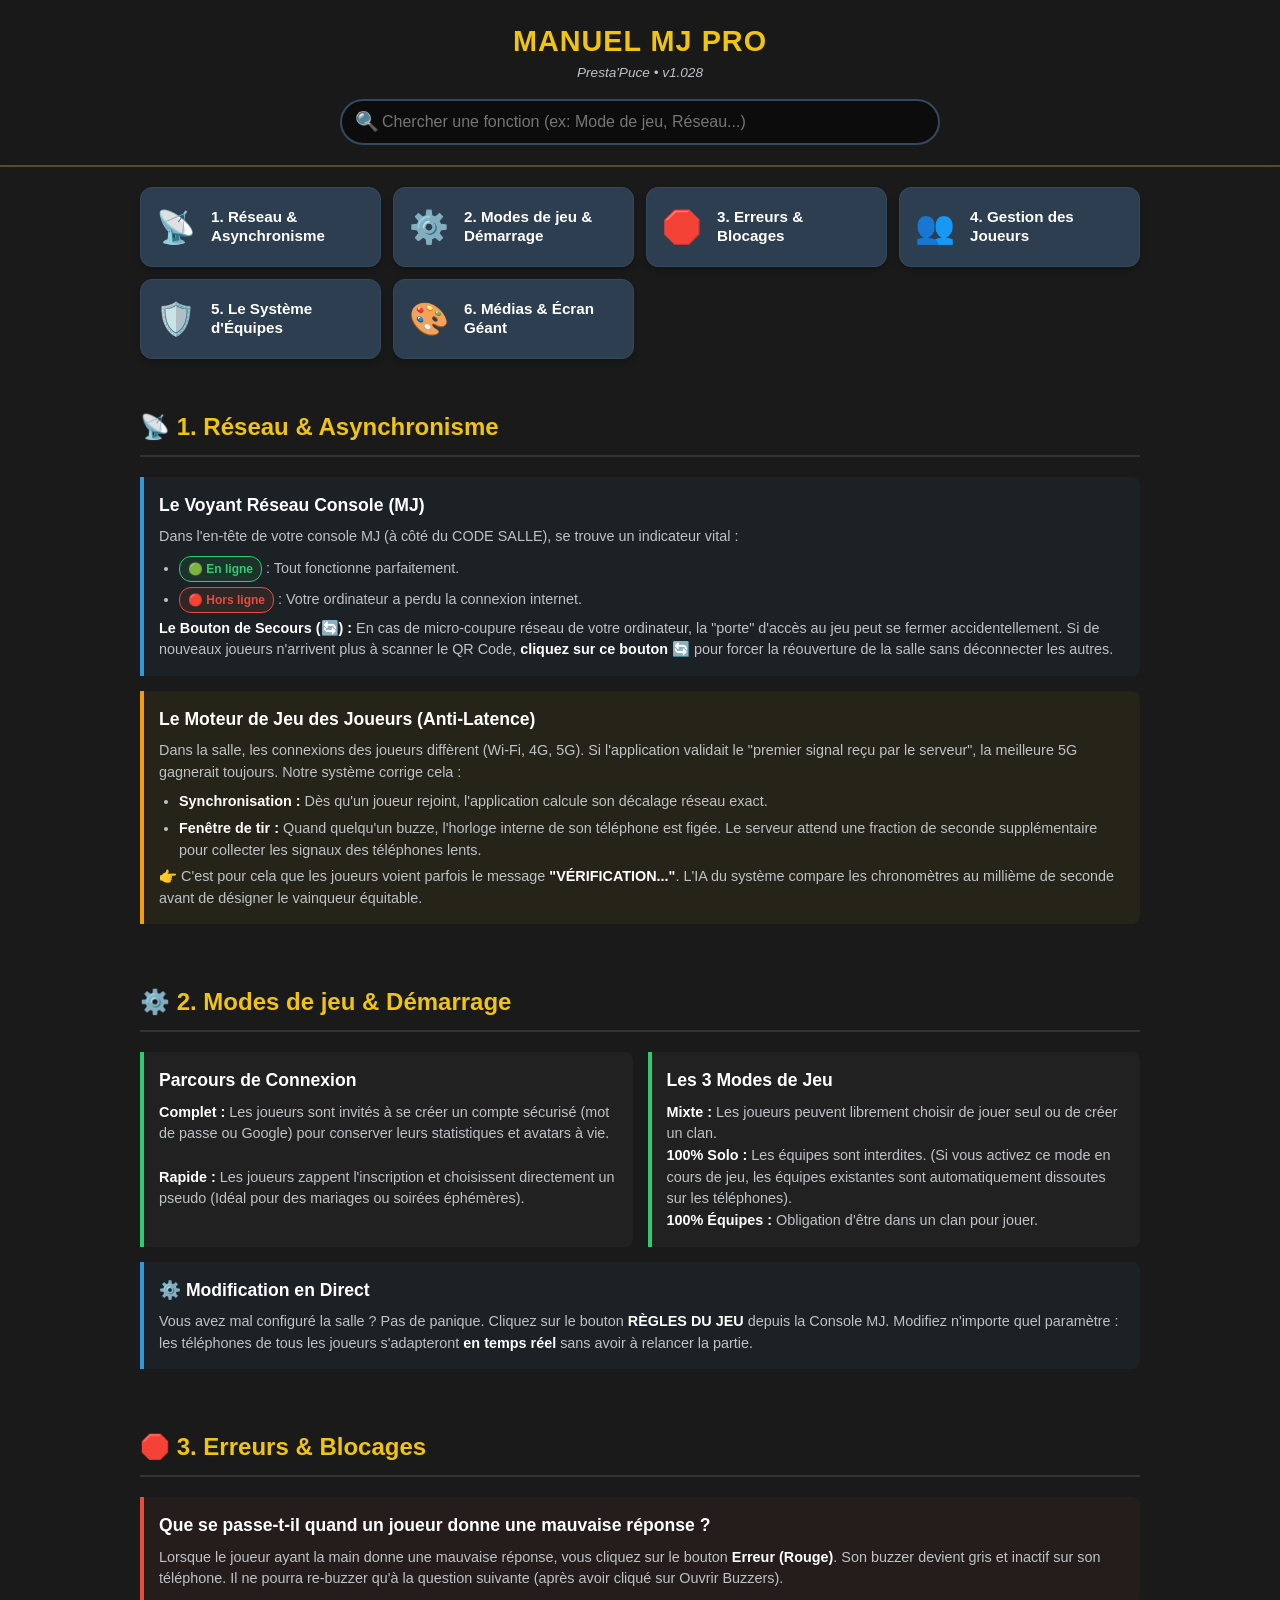
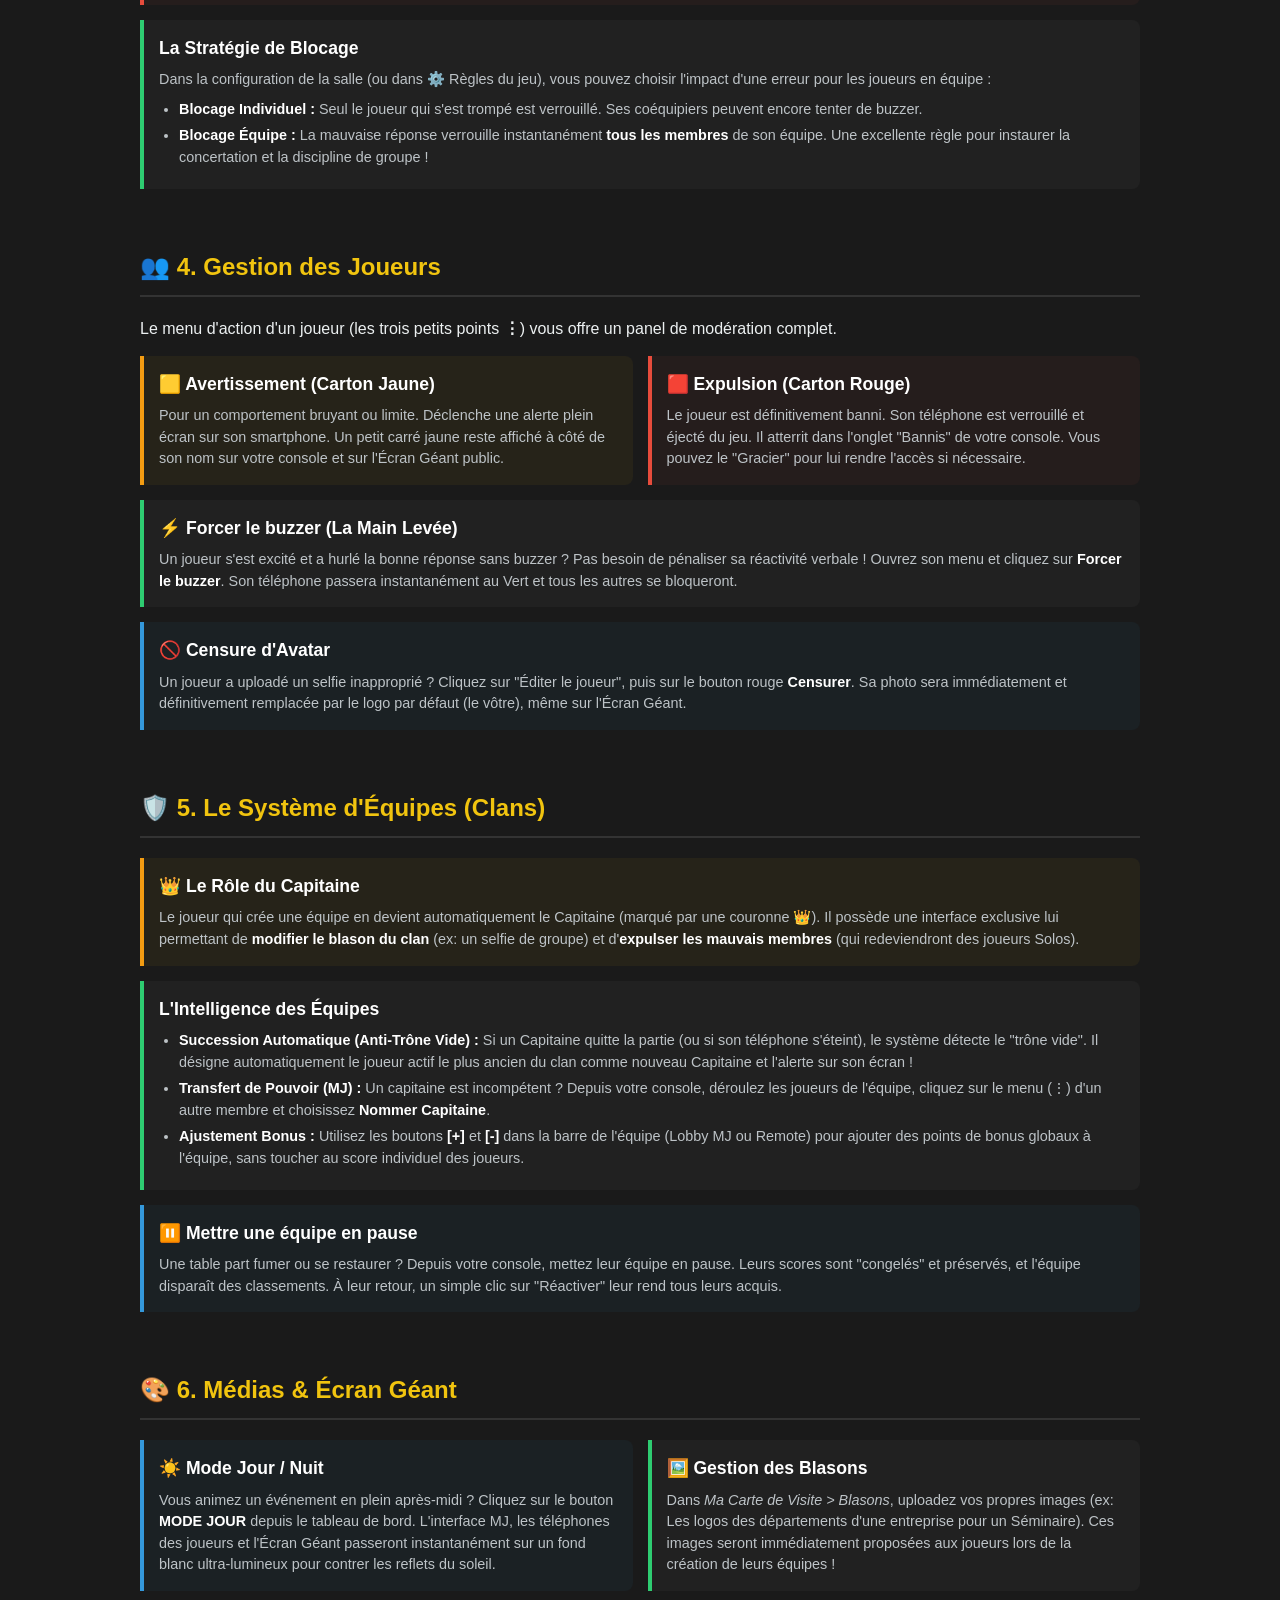
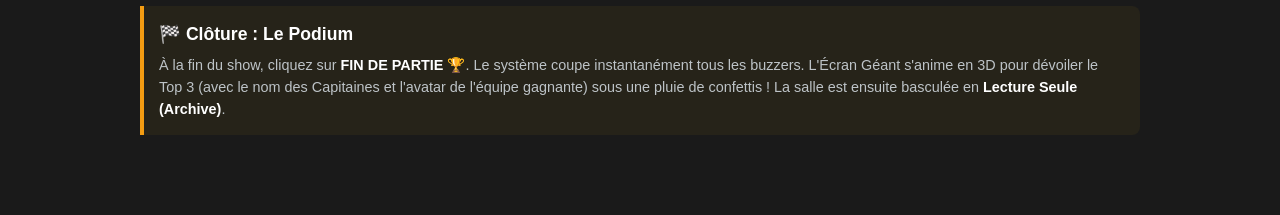
==== commit 3bc4d986: "Add files via upload" ====
--- a/guide.html
+++ b/guide.html
@@ -15,9 +15,18 @@
             if(versionSpan) versionSpan.innerText = APP_CONFIG.VERSIONS.GUIDE;
         });
 
+        // 🚀 FONCTION POUR IGNORER LES ACCENTS ET CÉDILLES
+        function removeAccents(str) {
+            if (!str) return "";
+            return str.normalize("NFD").replace(/[\u0300-\u036f]/g, "");
+        }
+
         // 🚀 MOTEUR DE RECHERCHE DYNAMIQUE INTÉGRÉ
         function searchGuide() {
-            const query = document.getElementById('search-input').value.toLowerCase().trim();
+            // On récupère la recherche brute et on lui enlève ses accents
+            const rawQuery = document.getElementById('search-input').value.toLowerCase().trim();
+            const query = removeAccents(rawQuery);
+            
             const sections = document.querySelectorAll('.guide-section');
             const toc = document.getElementById('toc-grid');
             const noRes = document.getElementById('no-results');
@@ -35,10 +44,11 @@
             let found = 0;
             
             sections.forEach(sec => {
-                const text = sec.innerText.toLowerCase();
-                const keywords = (sec.getAttribute('data-keywords') || "").toLowerCase();
+                // On enlève aussi les accents du texte des paragraphes et des mots-clés
+                const text = removeAccents(sec.innerText.toLowerCase());
+                const keywords = removeAccents((sec.getAttribute('data-keywords') || "").toLowerCase());
                 
-                // Si le texte visible OU les mots-clés cachés correspondent
+                // Si le texte filtré OU les mots-clés filtrés correspondent
                 if (text.includes(query) || keywords.includes(query)) {
                     sec.style.display = 'block';
                     found++;
@@ -65,6 +75,8 @@
             --mj: #2ecc71; 
             --blue: #3498db; 
             --danger: #e74c3c;
+            --gold: #f39c12;
+            --sidebar-width: 280px;
         }
         
         body { font-family: 'Segoe UI', Tahoma, Geneva, Verdana, sans-serif; background: var(--bg); color: var(--text); margin: 0; padding: 0; line-height: 1.5; overflow-x: hidden; }
@@ -112,7 +124,7 @@
         .chunk b { color: white; }
 
         /* BADGES */
-        .badge { padding: 3px 8px; border-radius: 12px; font-size: 0.75rem; font-weight: bold; border: 1px solid currentColor; }
+        .badge { display: inline-block; padding: 3px 8px; border-radius: 12px; font-size: 0.75rem; font-weight: bold; border: 1px solid currentColor; }
         .b-green { color: var(--mj); background: rgba(46, 204, 113, 0.1); }
         .b-red { color: var(--danger); background: rgba(231, 76, 60, 0.1); }
         .b-gold { color: var(--gold); background: rgba(241, 196, 15, 0.1); }
@@ -277,7 +289,7 @@
             </div>
 
             <div class="chunk">
-                <h4>L'Intelligence du Système d'Équipe</h4>
+                <h4>L'Intelligence des Équipes</h4>
                 <ul>
                     <li><b>Succession Automatique (Anti-Trône Vide) :</b> Si un Capitaine quitte la partie (ou si son téléphone s'éteint), le système détecte le "trône vide". Il désigne automatiquement le joueur actif le plus ancien du clan comme nouveau Capitaine et l'alerte sur son écran !</li>
                     <li><b>Transfert de Pouvoir (MJ) :</b> Un capitaine est incompétent ? Depuis votre console, déroulez les joueurs de l'équipe, cliquez sur le menu (⋮) d'un autre membre et choisissez <b>Nommer Capitaine</b>.</li>
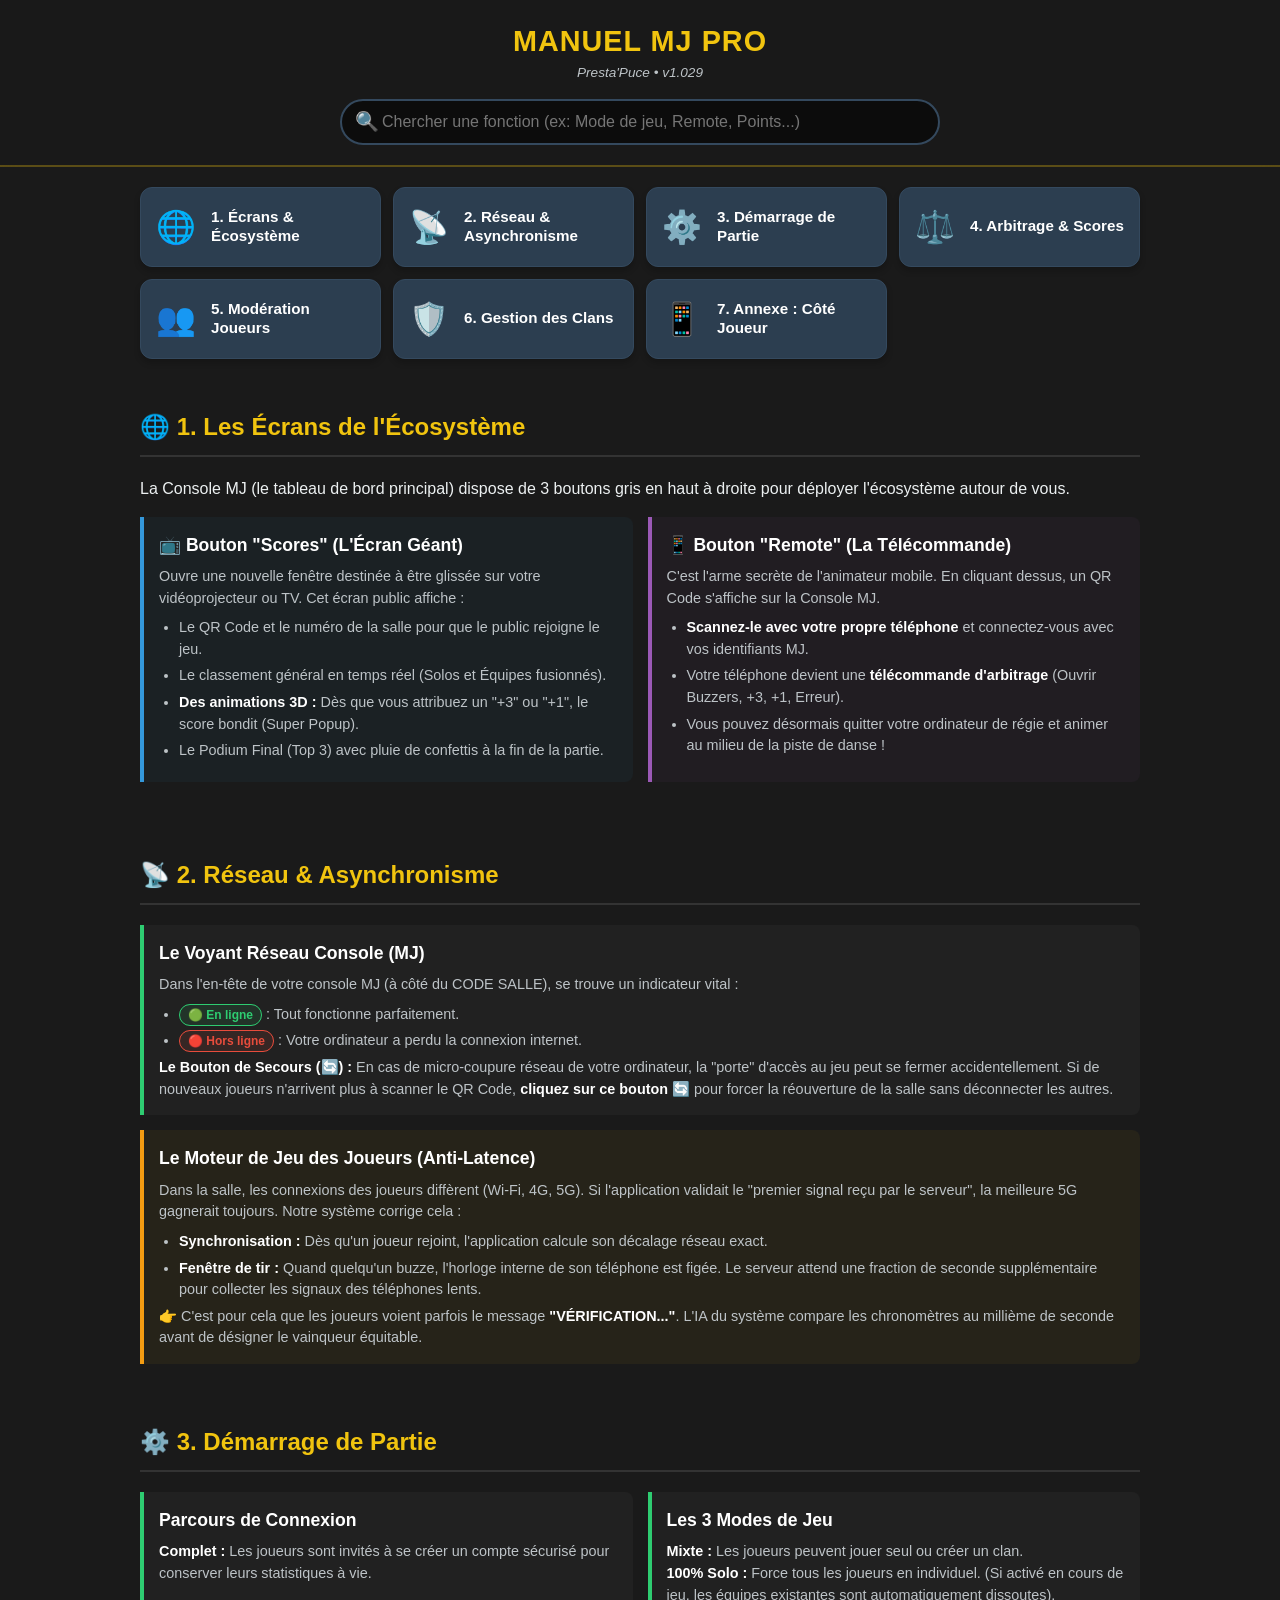
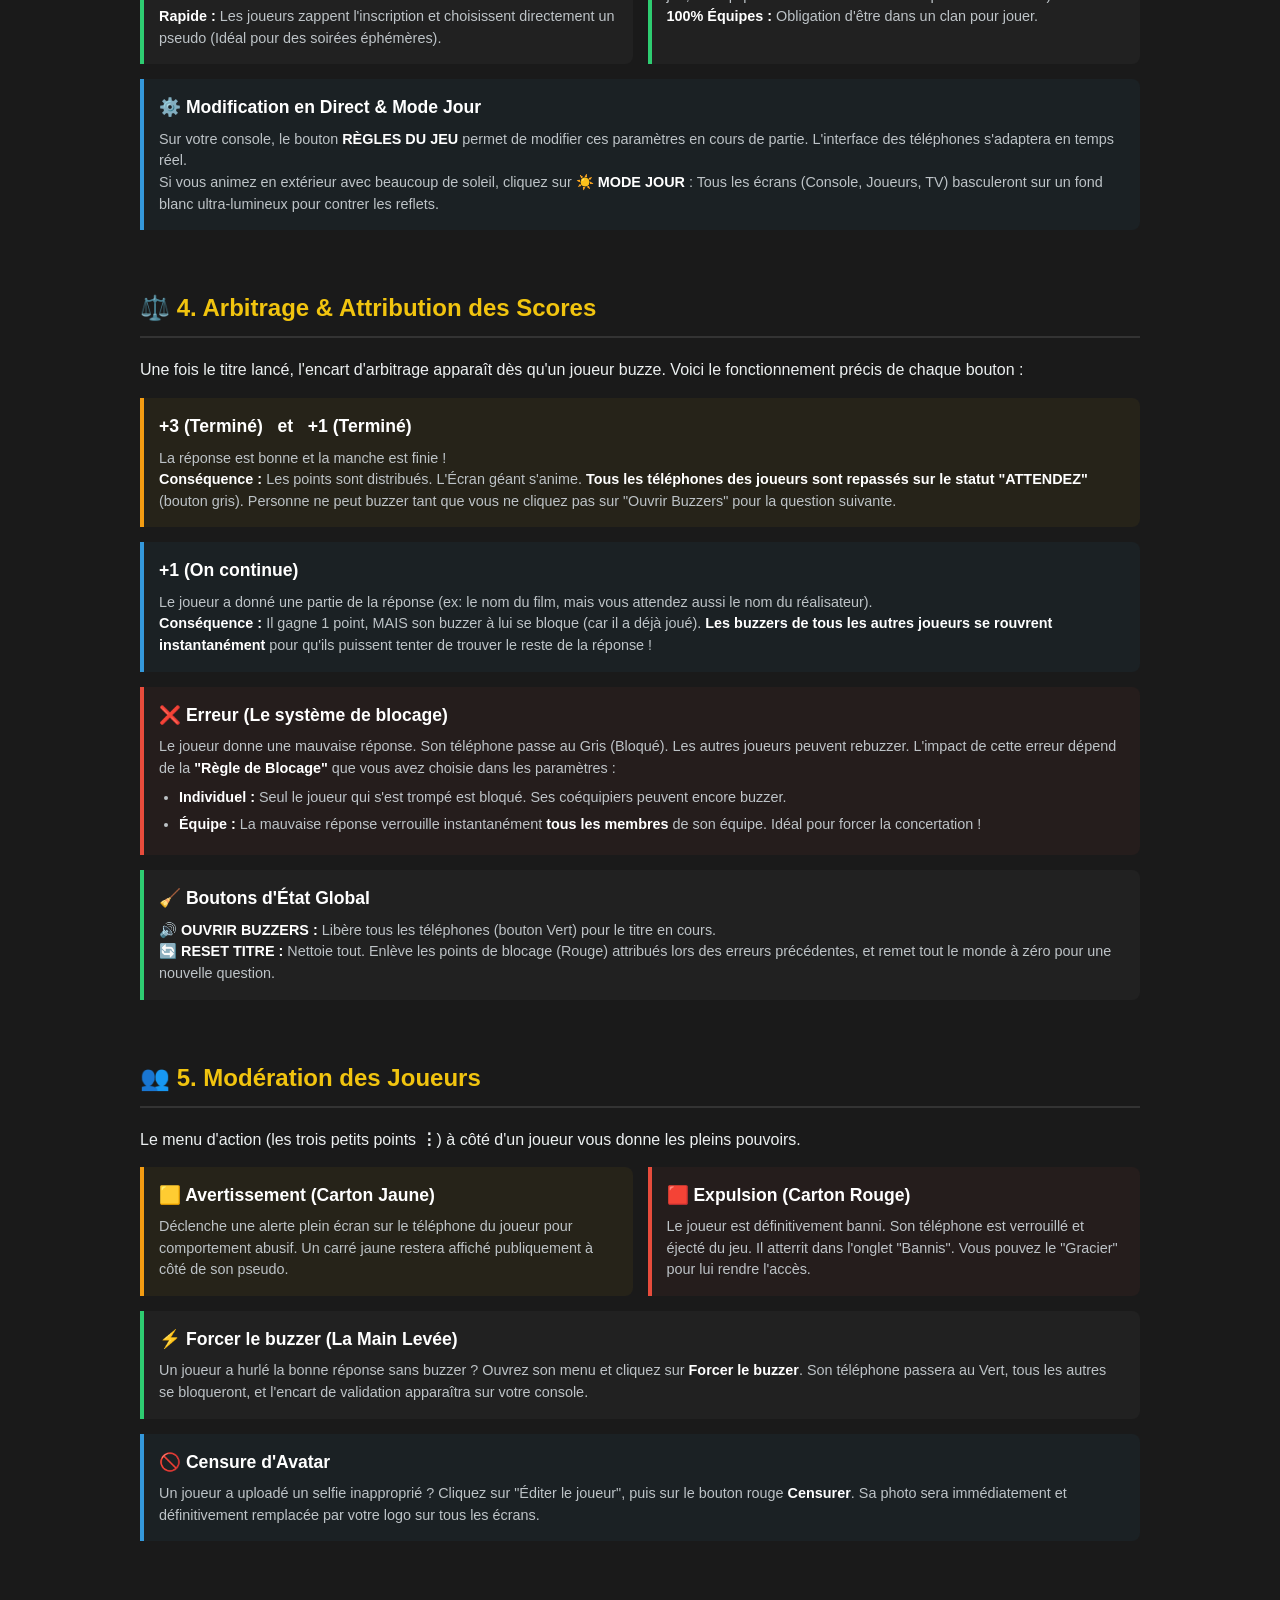
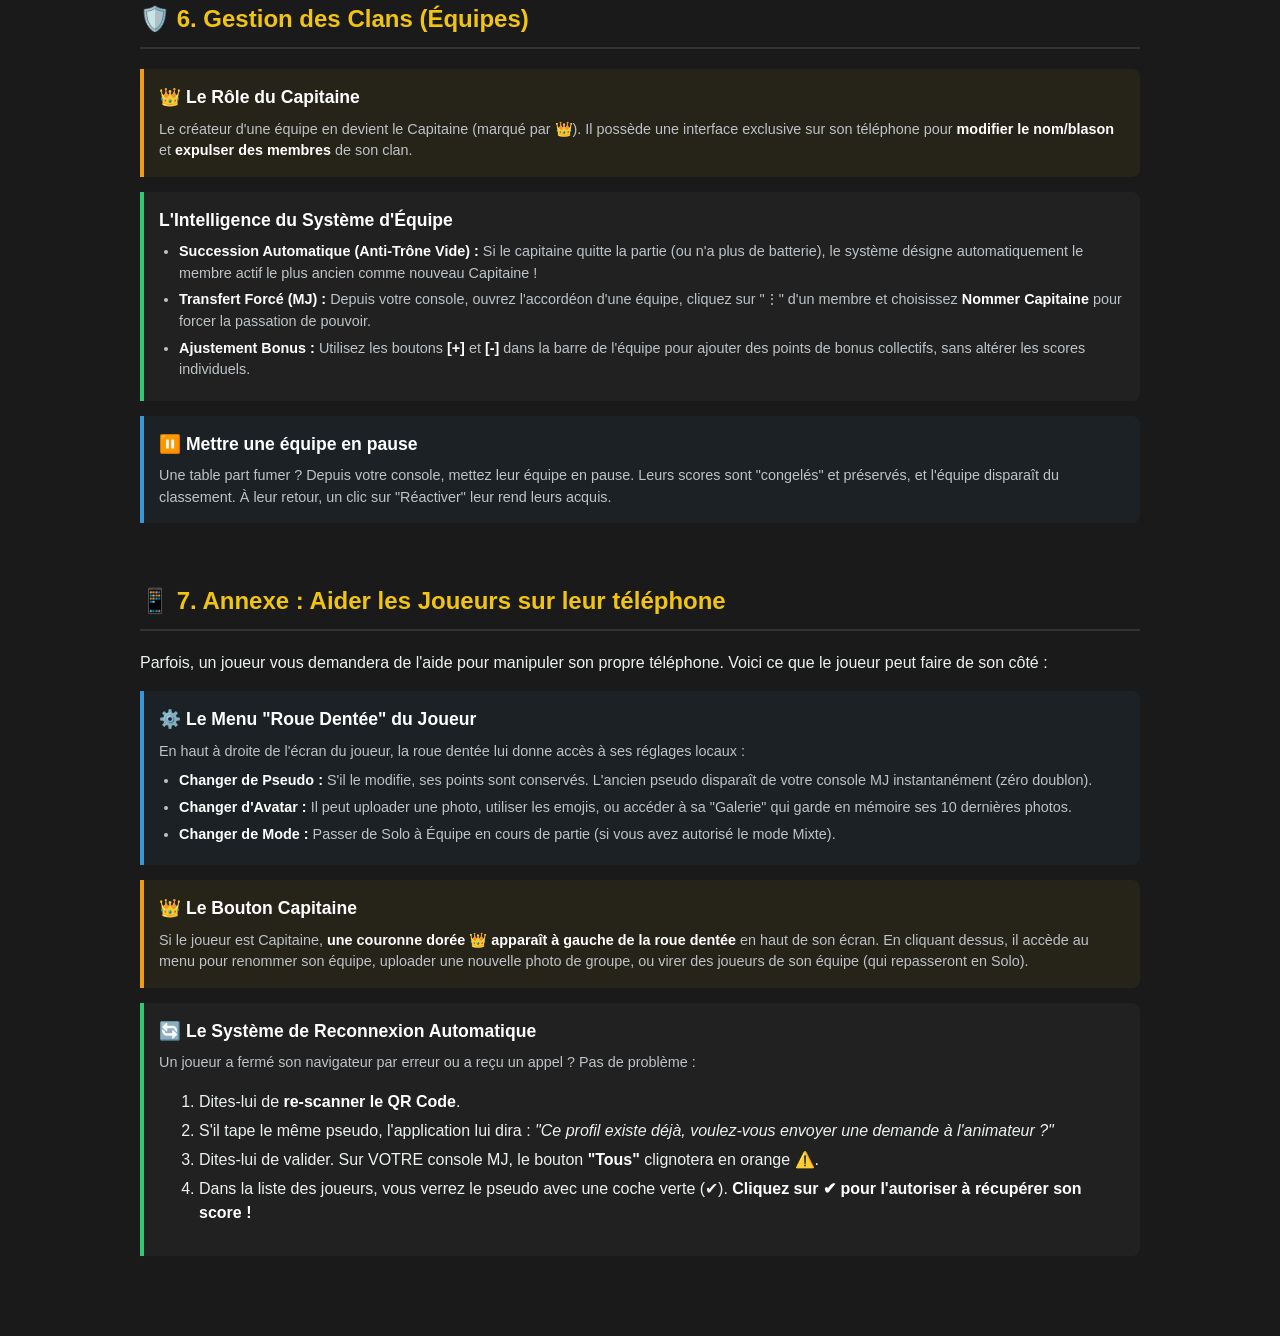
==== commit 498a0830: "Add files via upload" ====
--- a/guide.html
+++ b/guide.html
@@ -23,7 +23,6 @@
 
         // 🚀 MOTEUR DE RECHERCHE DYNAMIQUE INTÉGRÉ
         function searchGuide() {
-            // On récupère la recherche brute et on lui enlève ses accents
             const rawQuery = document.getElementById('search-input').value.toLowerCase().trim();
             const query = removeAccents(rawQuery);
             
@@ -32,23 +31,19 @@
             const noRes = document.getElementById('no-results');
             
             if (query.length < 2) {
-                // Si la recherche est vide, on remet l'affichage par défaut
                 toc.style.display = 'grid';
                 sections.forEach(s => s.style.display = 'block');
                 noRes.style.display = 'none';
                 return;
             }
             
-            // Sinon on masque le menu et on filtre les sections
             toc.style.display = 'none';
             let found = 0;
             
             sections.forEach(sec => {
-                // On enlève aussi les accents du texte des paragraphes et des mots-clés
                 const text = removeAccents(sec.innerText.toLowerCase());
                 const keywords = removeAccents((sec.getAttribute('data-keywords') || "").toLowerCase());
                 
-                // Si le texte filtré OU les mots-clés filtrés correspondent
                 if (text.includes(query) || keywords.includes(query)) {
                     sec.style.display = 'block';
                     found++;
@@ -60,7 +55,6 @@
             noRes.style.display = found === 0 ? 'block' : 'none';
         }
 
-        // Fonction pour scroller doucement vers une section
         function scrollToSection(id) {
             document.getElementById(id).scrollIntoView({ behavior: 'smooth', block: 'start' });
         }
@@ -81,12 +75,10 @@
         
         body { font-family: 'Segoe UI', Tahoma, Geneva, Verdana, sans-serif; background: var(--bg); color: var(--text); margin: 0; padding: 0; line-height: 1.5; overflow-x: hidden; }
         
-        /* Custom Scrollbar pour l'iframe */
         ::-webkit-scrollbar { width: 8px; }
         ::-webkit-scrollbar-track { background: rgba(0,0,0,0.2); }
         ::-webkit-scrollbar-thumb { background: var(--accent); border-radius: 4px; }
 
-        /* EN-TÊTE STICKY & RECHERCHE */
         .sticky-header { position: sticky; top: 0; background: rgba(26, 26, 26, 0.95); backdrop-filter: blur(10px); padding: 20px; z-index: 100; border-bottom: 2px solid rgba(241, 196, 15, 0.3); display: flex; flex-direction: column; align-items: center; gap: 15px; }
         .header-titles { text-align: center; }
         .header-titles h1 { margin: 0; color: var(--accent); font-size: 1.8rem; text-transform: uppercase; letter-spacing: 1px; }
@@ -97,25 +89,23 @@
         .search-container input:focus { border-color: var(--accent); box-shadow: 0 0 15px rgba(241, 196, 15, 0.2); background: rgba(0,0,0,0.8); }
         .search-icon { position: absolute; left: 15px; top: 50%; transform: translateY(-50%); font-size: 1.2rem; pointer-events: none; }
 
-        /* MENU DES CHAPITRES (TOC) */
         .toc-grid { display: grid; grid-template-columns: repeat(auto-fit, minmax(220px, 1fr)); gap: 12px; padding: 20px; max-width: 1000px; margin: 0 auto; }
         .toc-card { background: var(--card); border: 1px solid var(--card-light); border-radius: 12px; padding: 15px; display: flex; align-items: center; gap: 15px; cursor: pointer; transition: all 0.2s ease; box-shadow: 0 4px 6px rgba(0,0,0,0.2); }
         .toc-card:hover { transform: translateY(-3px); border-color: var(--accent); background: var(--card-light); }
         .toc-icon { font-size: 2rem; flex-shrink: 0; }
         .toc-title { font-weight: bold; font-size: 0.95rem; color: white; line-height: 1.2; }
 
-        /* CONTENU PRINCIPAL */
         main { padding: 10px 20px 40px 20px; max-width: 1000px; margin: 0 auto; }
         .guide-section { margin-bottom: 40px; padding-top: 20px; }
         .section-header { display: flex; align-items: center; gap: 15px; margin-bottom: 20px; border-bottom: 2px solid #333; padding-bottom: 10px; }
         .section-header h2 { margin: 0; color: var(--accent); font-size: 1.5rem; }
         
-        /* CHUNKS DE LECTURE (Blocs épurés) */
         .chunk-grid { display: grid; grid-template-columns: repeat(auto-fit, minmax(280px, 1fr)); gap: 15px; }
         .chunk { background: rgba(255,255,255,0.03); border-left: 4px solid var(--mj); border-radius: 0 8px 8px 0; padding: 15px; margin-bottom: 15px; }
         .chunk.blue { border-left-color: var(--blue); background: rgba(52, 152, 219, 0.05); }
         .chunk.red { border-left-color: var(--danger); background: rgba(231, 76, 60, 0.05); }
         .chunk.gold { border-left-color: var(--gold); background: rgba(241, 196, 15, 0.05); }
+        .chunk.purple { border-left-color: #9b59b6; background: rgba(155, 89, 182, 0.05); }
         
         .chunk h4 { margin: 0 0 8px 0; font-size: 1.1rem; display: flex; align-items: center; gap: 8px; color: white; }
         .chunk p { margin: 0; font-size: 0.9rem; color: #bdc3c7; line-height: 1.5; }
@@ -123,11 +113,11 @@
         .chunk li { margin-bottom: 5px; }
         .chunk b { color: white; }
 
-        /* BADGES */
-        .badge { display: inline-block; padding: 3px 8px; border-radius: 12px; font-size: 0.75rem; font-weight: bold; border: 1px solid currentColor; }
+        .badge { padding: 3px 8px; border-radius: 12px; font-size: 0.75rem; font-weight: bold; border: 1px solid currentColor; }
         .b-green { color: var(--mj); background: rgba(46, 204, 113, 0.1); }
         .b-red { color: var(--danger); background: rgba(231, 76, 60, 0.1); }
         .b-gold { color: var(--gold); background: rgba(241, 196, 15, 0.1); }
+        .b-cyan { color: #00bcd4; background: rgba(0, 188, 212, 0.1); }
 
         #no-results { display: none; text-align: center; padding: 40px 20px; color: #7f8c8d; font-size: 1.1rem; font-style: italic; }
     </style>
@@ -142,42 +132,77 @@
         </div>
         <div class="search-container">
             <span class="search-icon">🔍</span>
-            <input type="text" id="search-input" placeholder="Chercher une fonction (ex: Mode de jeu, Réseau...)" oninput="searchGuide()">
+            <input type="text" id="search-input" placeholder="Chercher une fonction (ex: Mode de jeu, Remote, Points...)" oninput="searchGuide()">
         </div>
     </div>
 
     <!-- MENU RAPIDE (Table des matières) -->
     <div class="toc-grid" id="toc-grid">
+        <div class="toc-card" onclick="scrollToSection('sec-ecosysteme')">
+            <div class="toc-icon">🌐</div><div class="toc-title">1. Écrans & Écosystème</div>
+        </div>
         <div class="toc-card" onclick="scrollToSection('sec-reseau')">
-            <div class="toc-icon">📡</div><div class="toc-title">1. Réseau & Asynchronisme</div>
+            <div class="toc-icon">📡</div><div class="toc-title">2. Réseau & Asynchronisme</div>
         </div>
         <div class="toc-card" onclick="scrollToSection('sec-modes')">
-            <div class="toc-icon">⚙️</div><div class="toc-title">2. Modes de jeu & Démarrage</div>
-        </div>
-        <div class="toc-card" onclick="scrollToSection('sec-blocage')">
-            <div class="toc-icon">🛑</div><div class="toc-title">3. Erreurs & Blocages</div>
+            <div class="toc-icon">⚙️</div><div class="toc-title">3. Démarrage de Partie</div>
+        </div>
+        <div class="toc-card" onclick="scrollToSection('sec-arbitrage')">
+            <div class="toc-icon">⚖️</div><div class="toc-title">4. Arbitrage & Scores</div>
         </div>
         <div class="toc-card" onclick="scrollToSection('sec-joueurs')">
-            <div class="toc-icon">👥</div><div class="toc-title">4. Gestion des Joueurs</div>
+            <div class="toc-icon">👥</div><div class="toc-title">5. Modération Joueurs</div>
         </div>
         <div class="toc-card" onclick="scrollToSection('sec-equipes')">
-            <div class="toc-icon">🛡️</div><div class="toc-title">5. Le Système d'Équipes</div>
-        </div>
-        <div class="toc-card" onclick="scrollToSection('sec-medias')">
-            <div class="toc-icon">🎨</div><div class="toc-title">6. Médias & Écran Géant</div>
+            <div class="toc-icon">🛡️</div><div class="toc-title">6. Gestion des Clans</div>
+        </div>
+        <div class="toc-card" onclick="scrollToSection('sec-annexe')">
+            <div class="toc-icon">📱</div><div class="toc-title">7. Annexe : Côté Joueur</div>
         </div>
     </div>
 
     <main>
         <div id="no-results">Aucun résultat ne correspond à votre recherche...</div>
 
-        <!-- SECTION 1 : RÉSEAU & MOTEUR -->
+        <!-- SECTION 1 : L'ÉCOSYSTÈME -->
+        <div class="guide-section" id="sec-ecosysteme" data-keywords="écosystème écrans boutons haut remote télécommande scores écran géant qr code">
+            <div class="section-header">
+                <h2>🌐 1. Les Écrans de l'Écosystème</h2>
+            </div>
+            
+            <p>La Console MJ (le tableau de bord principal) dispose de 3 boutons gris en haut à droite pour déployer l'écosystème autour de vous.</p>
+
+            <div class="chunk-grid">
+                <div class="chunk blue">
+                    <h4>📺 Bouton "Scores" (L'Écran Géant)</h4>
+                    <p>Ouvre une nouvelle fenêtre destinée à être glissée sur votre vidéoprojecteur ou TV. Cet écran public affiche :</p>
+                    <ul>
+                        <li>Le QR Code et le numéro de la salle pour que le public rejoigne le jeu.</li>
+                        <li>Le classement général en temps réel (Solos et Équipes fusionnés).</li>
+                        <li><b>Des animations 3D :</b> Dès que vous attribuez un "+3" ou "+1", le score bondit (Super Popup).</li>
+                        <li>Le Podium Final (Top 3) avec pluie de confettis à la fin de la partie.</li>
+                    </ul>
+                </div>
+                
+                <div class="chunk purple">
+                    <h4>📱 Bouton "Remote" (La Télécommande)</h4>
+                    <p>C'est l'arme secrète de l'animateur mobile. En cliquant dessus, un QR Code s'affiche sur la Console MJ.</p>
+                    <ul>
+                        <li><b>Scannez-le avec votre propre téléphone</b> et connectez-vous avec vos identifiants MJ.</li>
+                        <li>Votre téléphone devient une <b>télécommande d'arbitrage</b> (Ouvrir Buzzers, +3, +1, Erreur).</li>
+                        <li>Vous pouvez désormais quitter votre ordinateur de régie et animer au milieu de la piste de danse !</li>
+                    </ul>
+                </div>
+            </div>
+        </div>
+
+        <!-- SECTION 2 : RÉSEAU & MOTEUR -->
         <div class="guide-section" id="sec-reseau" data-keywords="réseau wifi 4g 5g ping latence asynchrone vérification temps voyant connexion déconnexion plantage porte verte rouge réparation">
             <div class="section-header">
-                <h2>📡 1. Réseau & Asynchronisme</h2>
-            </div>
-            
-            <div class="chunk blue">
+                <h2>📡 2. Réseau & Asynchronisme</h2>
+            </div>
+            
+            <div class="chunk">
                 <h4>Le Voyant Réseau Console (MJ)</h4>
                 <p>Dans l'en-tête de votre console MJ (à côté du CODE SALLE), se trouve un indicateur vital :</p>
                 <ul>
@@ -198,132 +223,159 @@
             </div>
         </div>
 
-        <!-- SECTION 2 : MODES DE JEU -->
-        <div class="guide-section" id="sec-modes" data-keywords="mode de jeu création démarrage mixte solo équipe paramétrage règles connexion rapide complet">
-            <div class="section-header">
-                <h2>⚙️ 2. Modes de jeu & Démarrage</h2>
+        <!-- SECTION 3 : MODES DE JEU -->
+        <div class="guide-section" id="sec-modes" data-keywords="mode de jeu création démarrage mixte solo équipe paramétrage règles connexion rapide complet jour nuit fond écran">
+            <div class="section-header">
+                <h2>⚙️ 3. Démarrage de Partie</h2>
             </div>
 
             <div class="chunk-grid">
                 <div class="chunk">
                     <h4>Parcours de Connexion</h4>
-                    <p><b>Complet :</b> Les joueurs sont invités à se créer un compte sécurisé (mot de passe ou Google) pour conserver leurs statistiques et avatars à vie.<br><br>
-                    <b>Rapide :</b> Les joueurs zappent l'inscription et choisissent directement un pseudo (Idéal pour des mariages ou soirées éphémères).</p>
+                    <p><b>Complet :</b> Les joueurs sont invités à se créer un compte sécurisé pour conserver leurs statistiques à vie.<br><br>
+                    <b>Rapide :</b> Les joueurs zappent l'inscription et choisissent directement un pseudo (Idéal pour des soirées éphémères).</p>
                 </div>
                 
                 <div class="chunk">
                     <h4>Les 3 Modes de Jeu</h4>
-                    <p><b>Mixte :</b> Les joueurs peuvent librement choisir de jouer seul ou de créer un clan.<br>
-                    <b>100% Solo :</b> Les équipes sont interdites. (Si vous activez ce mode en cours de jeu, les équipes existantes sont automatiquement dissoutes sur les téléphones).<br>
+                    <p><b>Mixte :</b> Les joueurs peuvent jouer seul ou créer un clan.<br>
+                    <b>100% Solo :</b> Force tous les joueurs en individuel. (Si activé en cours de jeu, les équipes existantes sont automatiquement dissoutes).<br>
                     <b>100% Équipes :</b> Obligation d'être dans un clan pour jouer.</p>
                 </div>
             </div>
 
             <div class="chunk blue">
-                <h4>⚙️ Modification en Direct</h4>
-                <p>Vous avez mal configuré la salle ? Pas de panique. Cliquez sur le bouton <b>RÈGLES DU JEU</b> depuis la Console MJ. Modifiez n'importe quel paramètre : les téléphones de tous les joueurs s'adapteront <b>en temps réel</b> sans avoir à relancer la partie.</p>
-            </div>
-        </div>
-
-        <!-- SECTION 3 : BLOCAGE ET ERREURS -->
-        <div class="guide-section" id="sec-blocage" data-keywords="blocage bloquer erreur faute sanction verrouillage pénalité individuel équipe">
-            <div class="section-header">
-                <h2>🛑 3. Erreurs & Blocages</h2>
+                <h4>⚙️ Modification en Direct & Mode Jour</h4>
+                <p>Sur votre console, le bouton <b>RÈGLES DU JEU</b> permet de modifier ces paramètres en cours de partie. L'interface des téléphones s'adaptera en temps réel.</p>
+                <p>Si vous animez en extérieur avec beaucoup de soleil, cliquez sur <b>☀️ MODE JOUR</b> : Tous les écrans (Console, Joueurs, TV) basculeront sur un fond blanc ultra-lumineux pour contrer les reflets.</p>
+            </div>
+        </div>
+
+        <!-- SECTION 4 : ARBITRAGE & SCORES -->
+        <div class="guide-section" id="sec-arbitrage" data-keywords="points score arbitrage erreur valide continuer terminé validation ouvrir buzzers reset titre blocage équipe individuel">
+            <div class="section-header">
+                <h2>⚖️ 4. Arbitrage & Attribution des Scores</h2>
+            </div>
+            
+            <p>Une fois le titre lancé, l'encart d'arbitrage apparaît dès qu'un joueur buzze. Voici le fonctionnement précis de chaque bouton :</p>
+
+            <div class="chunk gold">
+                <h4>+3 (Terminé)  &nbsp; et &nbsp;  +1 (Terminé)</h4>
+                <p>La réponse est bonne et la manche est finie !<br>
+                <b>Conséquence :</b> Les points sont distribués. L'Écran géant s'anime. <b>Tous les téléphones des joueurs sont repassés sur le statut "ATTENDEZ"</b> (bouton gris). Personne ne peut buzzer tant que vous ne cliquez pas sur "Ouvrir Buzzers" pour la question suivante.</p>
+            </div>
+
+            <div class="chunk blue">
+                <h4>+1 (On continue)</h4>
+                <p>Le joueur a donné une partie de la réponse (ex: le nom du film, mais vous attendez aussi le nom du réalisateur).<br>
+                <b>Conséquence :</b> Il gagne 1 point, MAIS son buzzer à lui se bloque (car il a déjà joué). <b>Les buzzers de tous les autres joueurs se rouvrent instantanément</b> pour qu'ils puissent tenter de trouver le reste de la réponse !</p>
             </div>
 
             <div class="chunk red">
-                <h4>Que se passe-t-il quand un joueur donne une mauvaise réponse ?</h4>
-                <p>Lorsque le joueur ayant la main donne une mauvaise réponse, vous cliquez sur le bouton <b>Erreur (Rouge)</b>. Son buzzer devient gris et inactif sur son téléphone. Il ne pourra re-buzzer qu'à la question suivante (après avoir cliqué sur Ouvrir Buzzers).</p>
-            </div>
-
-            <div class="chunk">
-                <h4>La Stratégie de Blocage</h4>
-                <p>Dans la configuration de la salle (ou dans ⚙️ Règles du jeu), vous pouvez choisir l'impact d'une erreur pour les joueurs en équipe :</p>
-                <ul>
-                    <li><b>Blocage Individuel :</b> Seul le joueur qui s'est trompé est verrouillé. Ses coéquipiers peuvent encore tenter de buzzer.</li>
-                    <li><b>Blocage Équipe :</b> La mauvaise réponse verrouille instantanément <b>tous les membres</b> de son équipe. Une excellente règle pour instaurer la concertation et la discipline de groupe !</li>
-                </ul>
-            </div>
-        </div>
-
-        <!-- SECTION 4 : GESTION JOUEURS -->
-        <div class="guide-section" id="sec-joueurs" data-keywords="joueur modération gérer jaune rouge avertissement carton expulsion bannissement censure forcer forçage main">
-            <div class="section-header">
-                <h2>👥 4. Gestion des Joueurs</h2>
-            </div>
-
-            <p style="margin-bottom:15px;">Le menu d'action d'un joueur (les trois petits points <b>⋮</b>) vous offre un panel de modération complet.</p>
+                <h4>❌ Erreur (Le système de blocage)</h4>
+                <p>Le joueur donne une mauvaise réponse. Son téléphone passe au Gris (Bloqué). Les autres joueurs peuvent rebuzzer. L'impact de cette erreur dépend de la <b>"Règle de Blocage"</b> que vous avez choisie dans les paramètres :</p>
+                <ul>
+                    <li><b>Individuel :</b> Seul le joueur qui s'est trompé est bloqué. Ses coéquipiers peuvent encore buzzer.</li>
+                    <li><b>Équipe :</b> La mauvaise réponse verrouille instantanément <b>tous les membres</b> de son équipe. Idéal pour forcer la concertation !</li>
+                </ul>
+            </div>
+            
+            <div class="chunk">
+                <h4>🧹 Boutons d'État Global</h4>
+                <p><b>🔊 OUVRIR BUZZERS :</b> Libère tous les téléphones (bouton Vert) pour le titre en cours.<br>
+                <b>🔄 RESET TITRE :</b> Nettoie tout. Enlève les points de blocage (Rouge) attribués lors des erreurs précédentes, et remet tout le monde à zéro pour une nouvelle question.</p>
+            </div>
+        </div>
+
+        <!-- SECTION 5 : GESTION JOUEURS -->
+        <div class="guide-section" id="sec-joueurs" data-keywords="joueur modération gérer jaune rouge avertissement carton expulsion bannissement censure forcer forçage main recherche">
+            <div class="section-header">
+                <h2>👥 5. Modération des Joueurs</h2>
+            </div>
+
+            <p style="margin-bottom:15px;">Le menu d'action (les trois petits points <b>⋮</b>) à côté d'un joueur vous donne les pleins pouvoirs.</p>
 
             <div class="chunk-grid">
                 <div class="chunk gold">
                     <h4>🟨 Avertissement (Carton Jaune)</h4>
-                    <p>Pour un comportement bruyant ou limite. Déclenche une alerte plein écran sur son smartphone. Un petit carré jaune reste affiché à côté de son nom sur votre console et sur l'Écran Géant public.</p>
+                    <p>Déclenche une alerte plein écran sur le téléphone du joueur pour comportement abusif. Un carré jaune restera affiché publiquement à côté de son pseudo.</p>
                 </div>
                 
                 <div class="chunk red">
                     <h4>🟥 Expulsion (Carton Rouge)</h4>
-                    <p>Le joueur est définitivement banni. Son téléphone est verrouillé et éjecté du jeu. Il atterrit dans l'onglet "Bannis" de votre console. Vous pouvez le "Gracier" pour lui rendre l'accès si nécessaire.</p>
+                    <p>Le joueur est définitivement banni. Son téléphone est verrouillé et éjecté du jeu. Il atterrit dans l'onglet "Bannis". Vous pouvez le "Gracier" pour lui rendre l'accès.</p>
                 </div>
             </div>
 
             <div class="chunk">
                 <h4>⚡ Forcer le buzzer (La Main Levée)</h4>
-                <p>Un joueur s'est excité et a hurlé la bonne réponse sans buzzer ? Pas besoin de pénaliser sa réactivité verbale ! Ouvrez son menu et cliquez sur <b>Forcer le buzzer</b>. Son téléphone passera instantanément au Vert et tous les autres se bloqueront.</p>
+                <p>Un joueur a hurlé la bonne réponse sans buzzer ? Ouvrez son menu et cliquez sur <b>Forcer le buzzer</b>. Son téléphone passera au Vert, tous les autres se bloqueront, et l'encart de validation apparaîtra sur votre console.</p>
             </div>
 
             <div class="chunk blue">
                 <h4>🚫 Censure d'Avatar</h4>
-                <p>Un joueur a uploadé un selfie inapproprié ? Cliquez sur "Éditer le joueur", puis sur le bouton rouge <b>Censurer</b>. Sa photo sera immédiatement et définitivement remplacée par le logo par défaut (le vôtre), même sur l'Écran Géant.</p>
-            </div>
-        </div>
-
-        <!-- SECTION 5 : ÉQUIPES -->
+                <p>Un joueur a uploadé un selfie inapproprié ? Cliquez sur "Éditer le joueur", puis sur le bouton rouge <b>Censurer</b>. Sa photo sera immédiatement et définitivement remplacée par votre logo sur tous les écrans.</p>
+            </div>
+        </div>
+
+        <!-- SECTION 6 : ÉQUIPES -->
         <div class="guide-section" id="sec-equipes" data-keywords="équipe clan système capitaine couronne trône succession automatique pause transfert ajustement bonus point">
             <div class="section-header">
-                <h2>🛡️ 5. Le Système d'Équipes (Clans)</h2>
+                <h2>🛡️ 6. Gestion des Clans (Équipes)</h2>
             </div>
 
             <div class="chunk gold">
                 <h4>👑 Le Rôle du Capitaine</h4>
-                <p>Le joueur qui crée une équipe en devient automatiquement le Capitaine (marqué par une couronne 👑). Il possède une interface exclusive lui permettant de <b>modifier le blason du clan</b> (ex: un selfie de groupe) et d'<b>expulser les mauvais membres</b> (qui redeviendront des joueurs Solos).</p>
-            </div>
-
-            <div class="chunk">
-                <h4>L'Intelligence des Équipes</h4>
-                <ul>
-                    <li><b>Succession Automatique (Anti-Trône Vide) :</b> Si un Capitaine quitte la partie (ou si son téléphone s'éteint), le système détecte le "trône vide". Il désigne automatiquement le joueur actif le plus ancien du clan comme nouveau Capitaine et l'alerte sur son écran !</li>
-                    <li><b>Transfert de Pouvoir (MJ) :</b> Un capitaine est incompétent ? Depuis votre console, déroulez les joueurs de l'équipe, cliquez sur le menu (⋮) d'un autre membre et choisissez <b>Nommer Capitaine</b>.</li>
-                    <li><b>Ajustement Bonus :</b> Utilisez les boutons <b>[+]</b> et <b>[-]</b> dans la barre de l'équipe (Lobby MJ ou Remote) pour ajouter des points de bonus globaux à l'équipe, sans toucher au score individuel des joueurs.</li>
+                <p>Le créateur d'une équipe en devient le Capitaine (marqué par 👑). Il possède une interface exclusive sur son téléphone pour <b>modifier le nom/blason</b> et <b>expulser des membres</b> de son clan.</p>
+            </div>
+
+            <div class="chunk">
+                <h4>L'Intelligence du Système d'Équipe</h4>
+                <ul>
+                    <li><b>Succession Automatique (Anti-Trône Vide) :</b> Si le capitaine quitte la partie (ou n'a plus de batterie), le système désigne automatiquement le membre actif le plus ancien comme nouveau Capitaine !</li>
+                    <li><b>Transfert Forcé (MJ) :</b> Depuis votre console, ouvrez l'accordéon d'une équipe, cliquez sur "⋮" d'un membre et choisissez <b>Nommer Capitaine</b> pour forcer la passation de pouvoir.</li>
+                    <li><b>Ajustement Bonus :</b> Utilisez les boutons <b>[+]</b> et <b>[-]</b> dans la barre de l'équipe pour ajouter des points de bonus collectifs, sans altérer les scores individuels.</li>
                 </ul>
             </div>
 
             <div class="chunk blue">
                 <h4>⏸️ Mettre une équipe en pause</h4>
-                <p>Une table part fumer ou se restaurer ? Depuis votre console, mettez leur équipe en pause. Leurs scores sont "congelés" et préservés, et l'équipe disparaît des classements. À leur retour, un simple clic sur "Réactiver" leur rend tous leurs acquis.</p>
-            </div>
-        </div>
-
-        <!-- SECTION 6 : MEDIAS -->
-        <div class="guide-section" id="sec-medias" data-keywords="média écran géant podium fin de partie fond image blason galerie jour nuit soleil">
-            <div class="section-header">
-                <h2>🎨 6. Médias & Écran Géant</h2>
-            </div>
-
-            <div class="chunk-grid">
-                <div class="chunk blue">
-                    <h4>☀️ Mode Jour / Nuit</h4>
-                    <p>Vous animez un événement en plein après-midi ? Cliquez sur le bouton <b>MODE JOUR</b> depuis le tableau de bord. L'interface MJ, les téléphones des joueurs et l'Écran Géant passeront instantanément sur un fond blanc ultra-lumineux pour contrer les reflets du soleil.</p>
-                </div>
-                
-                <div class="chunk">
-                    <h4>🖼️ Gestion des Blasons</h4>
-                    <p>Dans <i>Ma Carte de Visite &gt; Blasons</i>, uploadez vos propres images (ex: Les logos des départements d'une entreprise pour un Séminaire). Ces images seront immédiatement proposées aux joueurs lors de la création de leurs équipes !</p>
-                </div>
-            </div>
-
+                <p>Une table part fumer ? Depuis votre console, mettez leur équipe en pause. Leurs scores sont "congelés" et préservés, et l'équipe disparaît du classement. À leur retour, un clic sur "Réactiver" leur rend leurs acquis.</p>
+            </div>
+        </div>
+
+        <!-- SECTION 7 : ANNEXE JOUEUR -->
+        <div class="guide-section" id="sec-annexe" data-keywords="aide joueur téléphone menu couronne modifier changer pseudo déconnexion avatar erreur aide">
+            <div class="section-header">
+                <h2>📱 7. Annexe : Aider les Joueurs sur leur téléphone</h2>
+            </div>
+            
+            <p>Parfois, un joueur vous demandera de l'aide pour manipuler son propre téléphone. Voici ce que le joueur peut faire de son côté :</p>
+
+            <div class="chunk blue">
+                <h4>⚙️ Le Menu "Roue Dentée" du Joueur</h4>
+                <p>En haut à droite de l'écran du joueur, la roue dentée lui donne accès à ses réglages locaux :</p>
+                <ul>
+                    <li><b>Changer de Pseudo :</b> S'il le modifie, ses points sont conservés. L'ancien pseudo disparaît de votre console MJ instantanément (zéro doublon).</li>
+                    <li><b>Changer d'Avatar :</b> Il peut uploader une photo, utiliser les emojis, ou accéder à sa "Galerie" qui garde en mémoire ses 10 dernières photos.</li>
+                    <li><b>Changer de Mode :</b> Passer de Solo à Équipe en cours de partie (si vous avez autorisé le mode Mixte).</li>
+                </ul>
+            </div>
+            
             <div class="chunk gold">
-                <h4>🏁 Clôture : Le Podium</h4>
-                <p>À la fin du show, cliquez sur <b>FIN DE PARTIE 🏆</b>. Le système coupe instantanément tous les buzzers. L'Écran Géant s'anime en 3D pour dévoiler le Top 3 (avec le nom des Capitaines et l'avatar de l'équipe gagnante) sous une pluie de confettis ! La salle est ensuite basculée en <b>Lecture Seule (Archive)</b>.</p>
+                <h4>👑 Le Bouton Capitaine</h4>
+                <p>Si le joueur est Capitaine, <b>une couronne dorée 👑 apparaît à gauche de la roue dentée</b> en haut de son écran. En cliquant dessus, il accède au menu pour renommer son équipe, uploader une nouvelle photo de groupe, ou virer des joueurs de son équipe (qui repasseront en Solo).</p>
+            </div>
+            
+            <div class="chunk">
+                <h4>🔄 Le Système de Reconnexion Automatique</h4>
+                <p>Un joueur a fermé son navigateur par erreur ou a reçu un appel ? Pas de problème :</p>
+                <ol>
+                    <li>Dites-lui de <b>re-scanner le QR Code</b>.</li>
+                    <li>S'il tape le même pseudo, l'application lui dira : <i>"Ce profil existe déjà, voulez-vous envoyer une demande à l'animateur ?"</i></li>
+                    <li>Dites-lui de valider. Sur VOTRE console MJ, le bouton <b>"Tous"</b> clignotera en orange ⚠️.</li>
+                    <li>Dans la liste des joueurs, vous verrez le pseudo avec une coche verte (✔). <b>Cliquez sur ✔ pour l'autoriser à récupérer son score !</b></li>
+                </ol>
             </div>
         </div>
 
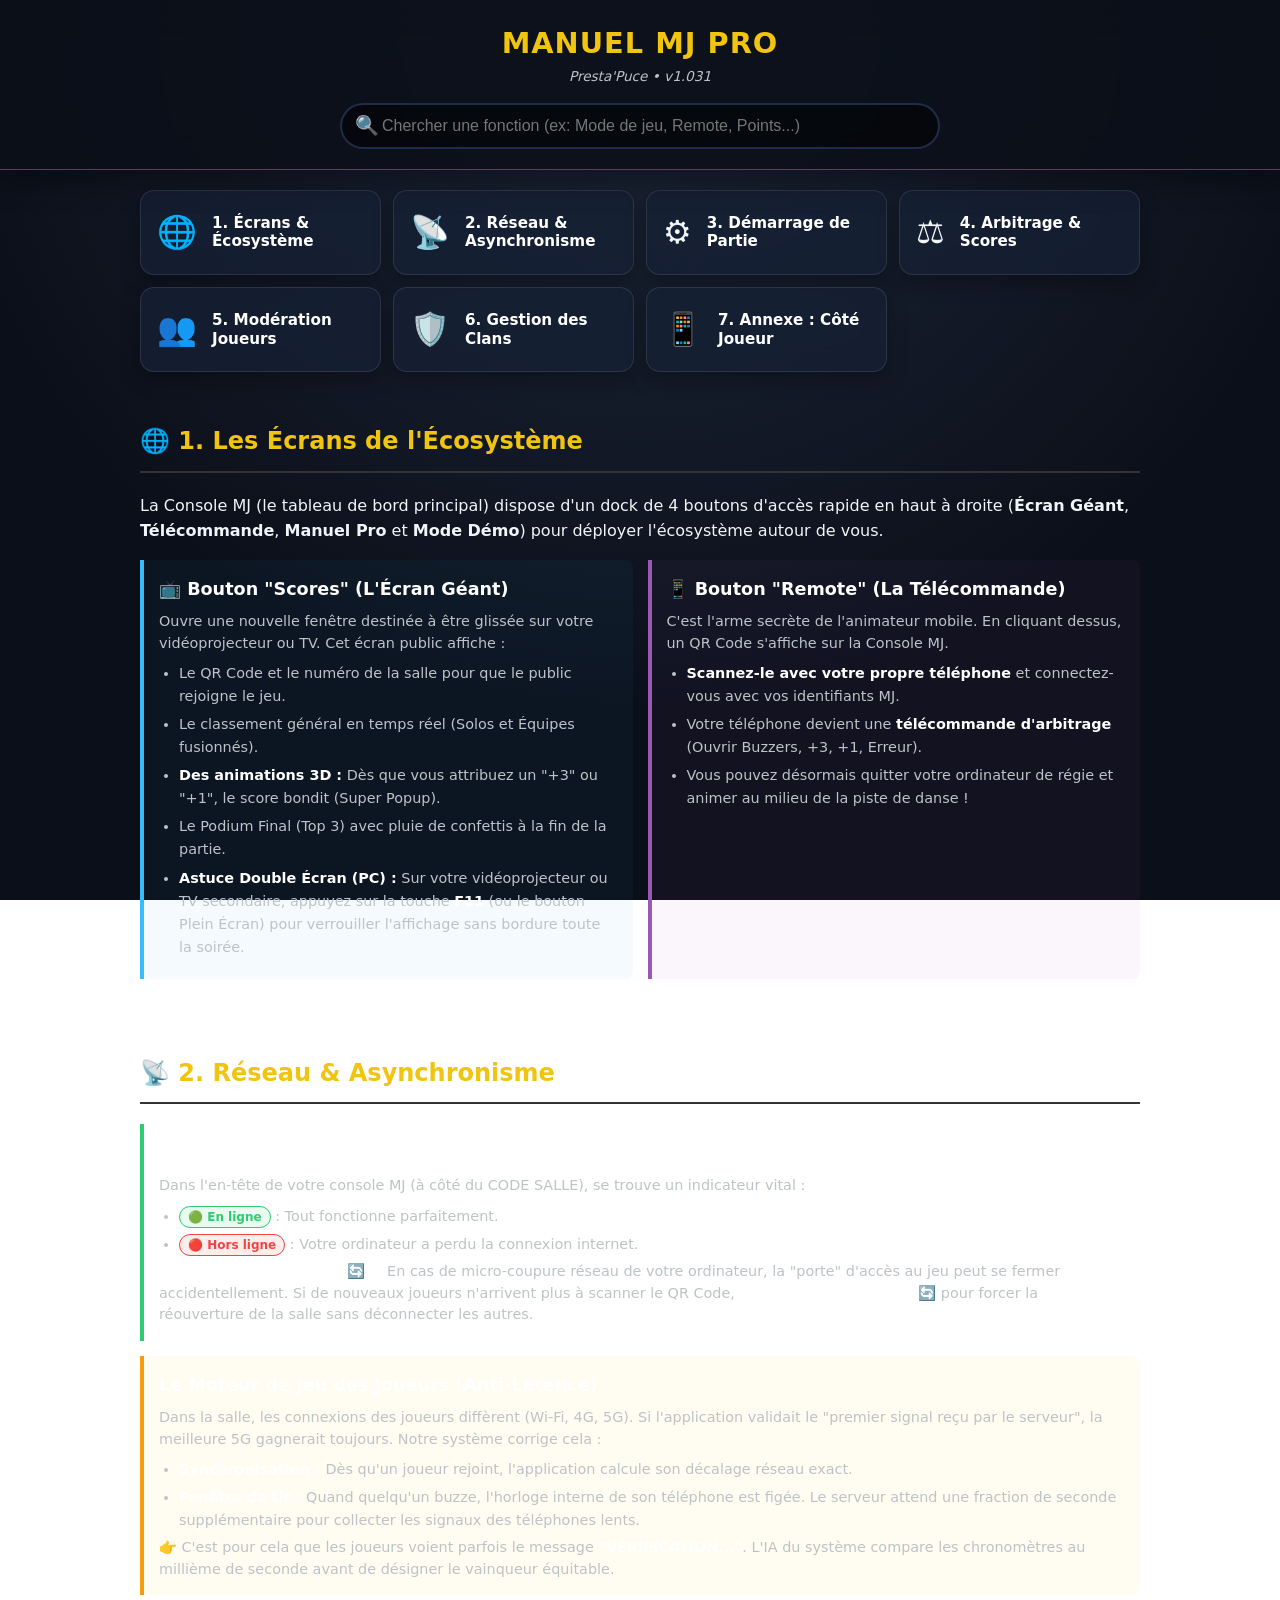
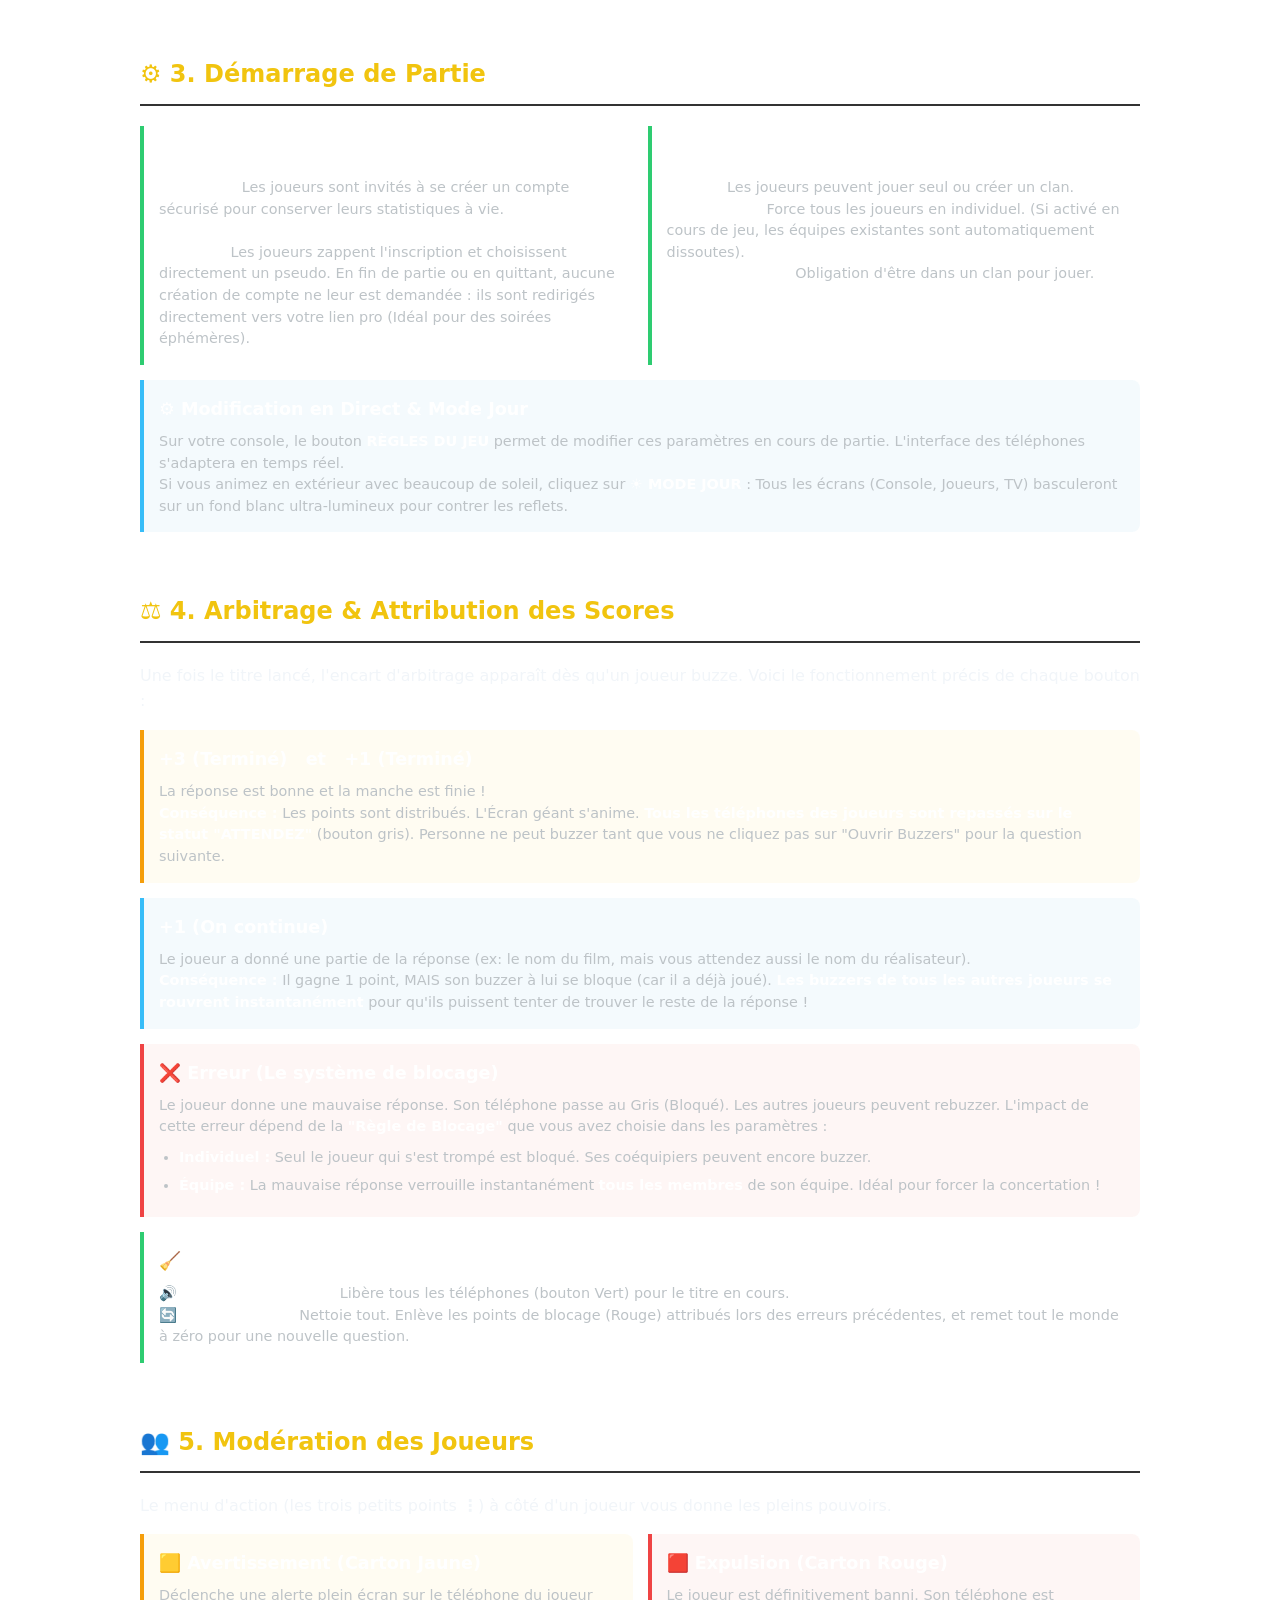
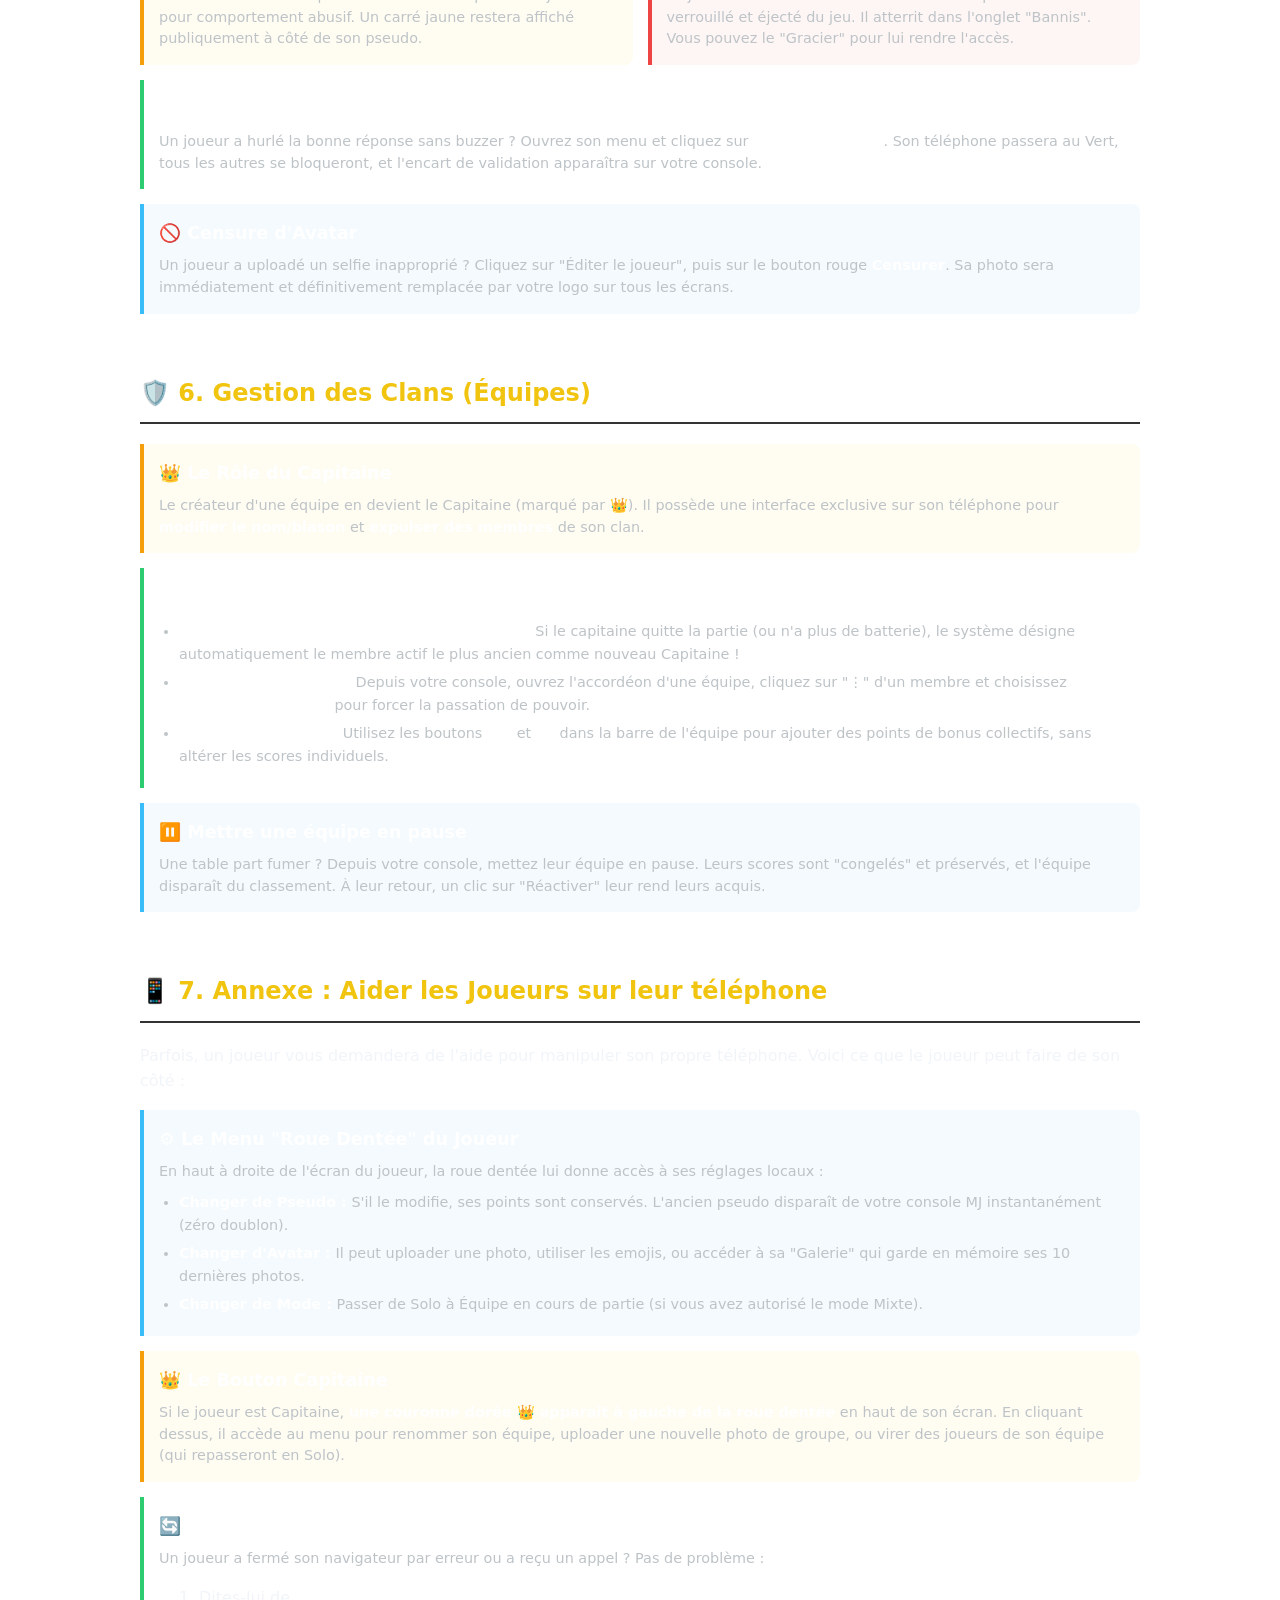
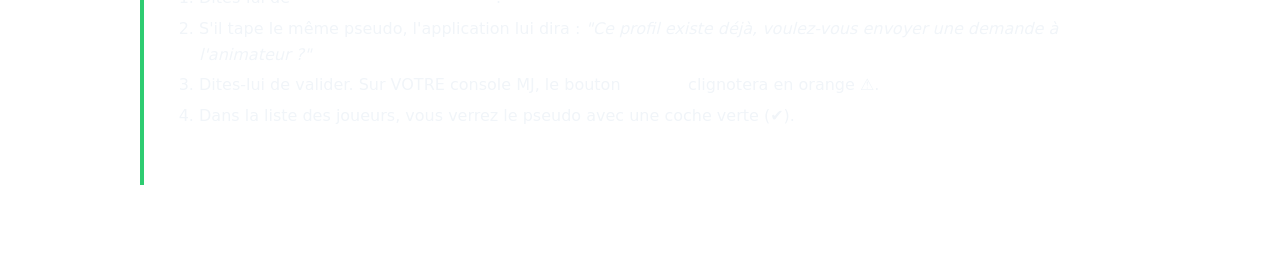
==== commit ff2eb9f7: "Add files via upload" ====
--- a/guide.html
+++ b/guide.html
@@ -1,385 +1,383 @@
-<!DOCTYPE html>
-<html lang="fr">
-<head>
-    <meta charset="UTF-8">
-    <meta name="viewport" content="width=device-width, initial-scale=1.0, maximum-scale=1.0, user-scalable=no">
-    <title>Guide d'utilisation Pro - Presta'Puce</title>
-    <script src="config.js"></script>
-    <link rel="icon" id="page-favicon" type="image/png">
-    <script>
-        document.addEventListener("DOMContentLoaded", () => {
-            document.title = `Guide d'utilisation Pro - Presta'Puce (v${APP_CONFIG.VERSIONS.GUIDE})`;
-            const favicon = document.getElementById('page-favicon');
-            if(favicon) favicon.href = APP_CONFIG.LOGO_URL;
-            const versionSpan = document.getElementById('display-guide-version');
-            if(versionSpan) versionSpan.innerText = APP_CONFIG.VERSIONS.GUIDE;
-        });
-
-        // 🚀 FONCTION POUR IGNORER LES ACCENTS ET CÉDILLES
-        function removeAccents(str) {
-            if (!str) return "";
-            return str.normalize("NFD").replace(/[\u0300-\u036f]/g, "");
-        }
-
-        // 🚀 MOTEUR DE RECHERCHE DYNAMIQUE INTÉGRÉ
-        function searchGuide() {
-            const rawQuery = document.getElementById('search-input').value.toLowerCase().trim();
-            const query = removeAccents(rawQuery);
-            
-            const sections = document.querySelectorAll('.guide-section');
-            const toc = document.getElementById('toc-grid');
-            const noRes = document.getElementById('no-results');
-            
-            if (query.length < 2) {
-                toc.style.display = 'grid';
-                sections.forEach(s => s.style.display = 'block');
-                noRes.style.display = 'none';
-                return;
-            }
-            
-            toc.style.display = 'none';
-            let found = 0;
-            
-            sections.forEach(sec => {
-                const text = removeAccents(sec.innerText.toLowerCase());
-                const keywords = removeAccents((sec.getAttribute('data-keywords') || "").toLowerCase());
-                
-                if (text.includes(query) || keywords.includes(query)) {
-                    sec.style.display = 'block';
-                    found++;
-                } else {
-                    sec.style.display = 'none';
-                }
-            });
-            
-            noRes.style.display = found === 0 ? 'block' : 'none';
-        }
-
-        function scrollToSection(id) {
-            document.getElementById(id).scrollIntoView({ behavior: 'smooth', block: 'start' });
-        }
-    </script>
-    <style>
-        :root { 
-            --bg: #1a1a1a; 
-            --card: #2c3e50; 
-            --card-light: #34495e;
-            --accent: #f1c40f; 
-            --text: #ecf0f1; 
-            --mj: #2ecc71; 
-            --blue: #3498db; 
-            --danger: #e74c3c;
-            --gold: #f39c12;
-            --sidebar-width: 280px;
-        }
-        
-        body { font-family: 'Segoe UI', Tahoma, Geneva, Verdana, sans-serif; background: var(--bg); color: var(--text); margin: 0; padding: 0; line-height: 1.5; overflow-x: hidden; }
-        
-        ::-webkit-scrollbar { width: 8px; }
-        ::-webkit-scrollbar-track { background: rgba(0,0,0,0.2); }
-        ::-webkit-scrollbar-thumb { background: var(--accent); border-radius: 4px; }
-
-        .sticky-header { position: sticky; top: 0; background: rgba(26, 26, 26, 0.95); backdrop-filter: blur(10px); padding: 20px; z-index: 100; border-bottom: 2px solid rgba(241, 196, 15, 0.3); display: flex; flex-direction: column; align-items: center; gap: 15px; }
-        .header-titles { text-align: center; }
-        .header-titles h1 { margin: 0; color: var(--accent); font-size: 1.8rem; text-transform: uppercase; letter-spacing: 1px; }
-        .header-titles p { margin: 0; color: #bdc3c7; font-size: 0.85rem; font-style: italic; }
-        
-        .search-container { width: 100%; max-width: 600px; position: relative; }
-        .search-container input { width: 100%; padding: 12px 20px 12px 40px; border-radius: 30px; border: 2px solid var(--card-light); background: rgba(0,0,0,0.5); color: white; font-size: 1rem; box-sizing: border-box; outline: none; transition: 0.3s; }
-        .search-container input:focus { border-color: var(--accent); box-shadow: 0 0 15px rgba(241, 196, 15, 0.2); background: rgba(0,0,0,0.8); }
-        .search-icon { position: absolute; left: 15px; top: 50%; transform: translateY(-50%); font-size: 1.2rem; pointer-events: none; }
-
-        .toc-grid { display: grid; grid-template-columns: repeat(auto-fit, minmax(220px, 1fr)); gap: 12px; padding: 20px; max-width: 1000px; margin: 0 auto; }
-        .toc-card { background: var(--card); border: 1px solid var(--card-light); border-radius: 12px; padding: 15px; display: flex; align-items: center; gap: 15px; cursor: pointer; transition: all 0.2s ease; box-shadow: 0 4px 6px rgba(0,0,0,0.2); }
-        .toc-card:hover { transform: translateY(-3px); border-color: var(--accent); background: var(--card-light); }
-        .toc-icon { font-size: 2rem; flex-shrink: 0; }
-        .toc-title { font-weight: bold; font-size: 0.95rem; color: white; line-height: 1.2; }
-
-        main { padding: 10px 20px 40px 20px; max-width: 1000px; margin: 0 auto; }
-        .guide-section { margin-bottom: 40px; padding-top: 20px; }
-        .section-header { display: flex; align-items: center; gap: 15px; margin-bottom: 20px; border-bottom: 2px solid #333; padding-bottom: 10px; }
-        .section-header h2 { margin: 0; color: var(--accent); font-size: 1.5rem; }
-        
-        .chunk-grid { display: grid; grid-template-columns: repeat(auto-fit, minmax(280px, 1fr)); gap: 15px; }
-        .chunk { background: rgba(255,255,255,0.03); border-left: 4px solid var(--mj); border-radius: 0 8px 8px 0; padding: 15px; margin-bottom: 15px; }
-        .chunk.blue { border-left-color: var(--blue); background: rgba(52, 152, 219, 0.05); }
-        .chunk.red { border-left-color: var(--danger); background: rgba(231, 76, 60, 0.05); }
-        .chunk.gold { border-left-color: var(--gold); background: rgba(241, 196, 15, 0.05); }
-        .chunk.purple { border-left-color: #9b59b6; background: rgba(155, 89, 182, 0.05); }
-        
-        .chunk h4 { margin: 0 0 8px 0; font-size: 1.1rem; display: flex; align-items: center; gap: 8px; color: white; }
-        .chunk p { margin: 0; font-size: 0.9rem; color: #bdc3c7; line-height: 1.5; }
-        .chunk ul { margin: 8px 0 0 0; padding-left: 20px; font-size: 0.9rem; color: #bdc3c7; }
-        .chunk li { margin-bottom: 5px; }
-        .chunk b { color: white; }
-
-        .badge { padding: 3px 8px; border-radius: 12px; font-size: 0.75rem; font-weight: bold; border: 1px solid currentColor; }
-        .b-green { color: var(--mj); background: rgba(46, 204, 113, 0.1); }
-        .b-red { color: var(--danger); background: rgba(231, 76, 60, 0.1); }
-        .b-gold { color: var(--gold); background: rgba(241, 196, 15, 0.1); }
-        .b-cyan { color: #00bcd4; background: rgba(0, 188, 212, 0.1); }
-
-        #no-results { display: none; text-align: center; padding: 40px 20px; color: #7f8c8d; font-size: 1.1rem; font-style: italic; }
-    </style>
-</head>
-<body>
-
-    <!-- EN-TÊTE FIXE AVEC BARRE DE RECHERCHE -->
-    <div class="sticky-header">
-        <div class="header-titles">
-            <h1>Manuel MJ Pro</h1>
-            <p>Presta'Puce • v<span id="display-guide-version"></span></p>
-        </div>
-        <div class="search-container">
-            <span class="search-icon">🔍</span>
-            <input type="text" id="search-input" placeholder="Chercher une fonction (ex: Mode de jeu, Remote, Points...)" oninput="searchGuide()">
-        </div>
-    </div>
-
-    <!-- MENU RAPIDE (Table des matières) -->
-    <div class="toc-grid" id="toc-grid">
-        <div class="toc-card" onclick="scrollToSection('sec-ecosysteme')">
-            <div class="toc-icon">🌐</div><div class="toc-title">1. Écrans & Écosystème</div>
-        </div>
-        <div class="toc-card" onclick="scrollToSection('sec-reseau')">
-            <div class="toc-icon">📡</div><div class="toc-title">2. Réseau & Asynchronisme</div>
-        </div>
-        <div class="toc-card" onclick="scrollToSection('sec-modes')">
-            <div class="toc-icon">⚙️</div><div class="toc-title">3. Démarrage de Partie</div>
-        </div>
-        <div class="toc-card" onclick="scrollToSection('sec-arbitrage')">
-            <div class="toc-icon">⚖️</div><div class="toc-title">4. Arbitrage & Scores</div>
-        </div>
-        <div class="toc-card" onclick="scrollToSection('sec-joueurs')">
-            <div class="toc-icon">👥</div><div class="toc-title">5. Modération Joueurs</div>
-        </div>
-        <div class="toc-card" onclick="scrollToSection('sec-equipes')">
-            <div class="toc-icon">🛡️</div><div class="toc-title">6. Gestion des Clans</div>
-        </div>
-        <div class="toc-card" onclick="scrollToSection('sec-annexe')">
-            <div class="toc-icon">📱</div><div class="toc-title">7. Annexe : Côté Joueur</div>
-        </div>
-    </div>
-
-    <main>
-        <div id="no-results">Aucun résultat ne correspond à votre recherche...</div>
-
-        <!-- SECTION 1 : L'ÉCOSYSTÈME -->
-        <div class="guide-section" id="sec-ecosysteme" data-keywords="écosystème écrans boutons haut remote télécommande scores écran géant qr code">
-            <div class="section-header">
-                <h2>🌐 1. Les Écrans de l'Écosystème</h2>
-            </div>
-            
-            <p>La Console MJ (le tableau de bord principal) dispose de 3 boutons gris en haut à droite pour déployer l'écosystème autour de vous.</p>
-
-            <div class="chunk-grid">
-                <div class="chunk blue">
-                    <h4>📺 Bouton "Scores" (L'Écran Géant)</h4>
-                    <p>Ouvre une nouvelle fenêtre destinée à être glissée sur votre vidéoprojecteur ou TV. Cet écran public affiche :</p>
-                    <ul>
-                        <li>Le QR Code et le numéro de la salle pour que le public rejoigne le jeu.</li>
-                        <li>Le classement général en temps réel (Solos et Équipes fusionnés).</li>
-                        <li><b>Des animations 3D :</b> Dès que vous attribuez un "+3" ou "+1", le score bondit (Super Popup).</li>
-                        <li>Le Podium Final (Top 3) avec pluie de confettis à la fin de la partie.</li>
-                    </ul>
-                </div>
-                
-                <div class="chunk purple">
-                    <h4>📱 Bouton "Remote" (La Télécommande)</h4>
-                    <p>C'est l'arme secrète de l'animateur mobile. En cliquant dessus, un QR Code s'affiche sur la Console MJ.</p>
-                    <ul>
-                        <li><b>Scannez-le avec votre propre téléphone</b> et connectez-vous avec vos identifiants MJ.</li>
-                        <li>Votre téléphone devient une <b>télécommande d'arbitrage</b> (Ouvrir Buzzers, +3, +1, Erreur).</li>
-                        <li>Vous pouvez désormais quitter votre ordinateur de régie et animer au milieu de la piste de danse !</li>
-                    </ul>
-                </div>
-            </div>
-        </div>
-
-        <!-- SECTION 2 : RÉSEAU & MOTEUR -->
-        <div class="guide-section" id="sec-reseau" data-keywords="réseau wifi 4g 5g ping latence asynchrone vérification temps voyant connexion déconnexion plantage porte verte rouge réparation">
-            <div class="section-header">
-                <h2>📡 2. Réseau & Asynchronisme</h2>
-            </div>
-            
-            <div class="chunk">
-                <h4>Le Voyant Réseau Console (MJ)</h4>
-                <p>Dans l'en-tête de votre console MJ (à côté du CODE SALLE), se trouve un indicateur vital :</p>
-                <ul>
-                    <li><span class="badge b-green">🟢 En ligne</span> : Tout fonctionne parfaitement.</li>
-                    <li><span class="badge b-red">🔴 Hors ligne</span> : Votre ordinateur a perdu la connexion internet.</li>
-                </ul>
-                <p><b>Le Bouton de Secours (🔄) :</b> En cas de micro-coupure réseau de votre ordinateur, la "porte" d'accès au jeu peut se fermer accidentellement. Si de nouveaux joueurs n'arrivent plus à scanner le QR Code, <b>cliquez sur ce bouton 🔄</b> pour forcer la réouverture de la salle sans déconnecter les autres.</p>
-            </div>
-
-            <div class="chunk gold">
-                <h4>Le Moteur de Jeu des Joueurs (Anti-Latence)</h4>
-                <p>Dans la salle, les connexions des joueurs diffèrent (Wi-Fi, 4G, 5G). Si l'application validait le "premier signal reçu par le serveur", la meilleure 5G gagnerait toujours. Notre système corrige cela :</p>
-                <ul>
-                    <li><b>Synchronisation :</b> Dès qu'un joueur rejoint, l'application calcule son décalage réseau exact.</li>
-                    <li><b>Fenêtre de tir :</b> Quand quelqu'un buzze, l'horloge interne de son téléphone est figée. Le serveur attend une fraction de seconde supplémentaire pour collecter les signaux des téléphones lents.</li>
-                </ul>
-                <p>👉 C'est pour cela que les joueurs voient parfois le message <b>"VÉRIFICATION..."</b>. L'IA du système compare les chronomètres au millième de seconde avant de désigner le vainqueur équitable.</p>
-            </div>
-        </div>
-
-        <!-- SECTION 3 : MODES DE JEU -->
-        <div class="guide-section" id="sec-modes" data-keywords="mode de jeu création démarrage mixte solo équipe paramétrage règles connexion rapide complet jour nuit fond écran">
-            <div class="section-header">
-                <h2>⚙️ 3. Démarrage de Partie</h2>
-            </div>
-
-            <div class="chunk-grid">
-                <div class="chunk">
-                    <h4>Parcours de Connexion</h4>
-                    <p><b>Complet :</b> Les joueurs sont invités à se créer un compte sécurisé pour conserver leurs statistiques à vie.<br><br>
-                    <b>Rapide :</b> Les joueurs zappent l'inscription et choisissent directement un pseudo (Idéal pour des soirées éphémères).</p>
-                </div>
-                
-                <div class="chunk">
-                    <h4>Les 3 Modes de Jeu</h4>
-                    <p><b>Mixte :</b> Les joueurs peuvent jouer seul ou créer un clan.<br>
-                    <b>100% Solo :</b> Force tous les joueurs en individuel. (Si activé en cours de jeu, les équipes existantes sont automatiquement dissoutes).<br>
-                    <b>100% Équipes :</b> Obligation d'être dans un clan pour jouer.</p>
-                </div>
-            </div>
-
-            <div class="chunk blue">
-                <h4>⚙️ Modification en Direct & Mode Jour</h4>
-                <p>Sur votre console, le bouton <b>RÈGLES DU JEU</b> permet de modifier ces paramètres en cours de partie. L'interface des téléphones s'adaptera en temps réel.</p>
-                <p>Si vous animez en extérieur avec beaucoup de soleil, cliquez sur <b>☀️ MODE JOUR</b> : Tous les écrans (Console, Joueurs, TV) basculeront sur un fond blanc ultra-lumineux pour contrer les reflets.</p>
-            </div>
-        </div>
-
-        <!-- SECTION 4 : ARBITRAGE & SCORES -->
-        <div class="guide-section" id="sec-arbitrage" data-keywords="points score arbitrage erreur valide continuer terminé validation ouvrir buzzers reset titre blocage équipe individuel">
-            <div class="section-header">
-                <h2>⚖️ 4. Arbitrage & Attribution des Scores</h2>
-            </div>
-            
-            <p>Une fois le titre lancé, l'encart d'arbitrage apparaît dès qu'un joueur buzze. Voici le fonctionnement précis de chaque bouton :</p>
-
-            <div class="chunk gold">
-                <h4>+3 (Terminé)  &nbsp; et &nbsp;  +1 (Terminé)</h4>
-                <p>La réponse est bonne et la manche est finie !<br>
-                <b>Conséquence :</b> Les points sont distribués. L'Écran géant s'anime. <b>Tous les téléphones des joueurs sont repassés sur le statut "ATTENDEZ"</b> (bouton gris). Personne ne peut buzzer tant que vous ne cliquez pas sur "Ouvrir Buzzers" pour la question suivante.</p>
-            </div>
-
-            <div class="chunk blue">
-                <h4>+1 (On continue)</h4>
-                <p>Le joueur a donné une partie de la réponse (ex: le nom du film, mais vous attendez aussi le nom du réalisateur).<br>
-                <b>Conséquence :</b> Il gagne 1 point, MAIS son buzzer à lui se bloque (car il a déjà joué). <b>Les buzzers de tous les autres joueurs se rouvrent instantanément</b> pour qu'ils puissent tenter de trouver le reste de la réponse !</p>
-            </div>
-
-            <div class="chunk red">
-                <h4>❌ Erreur (Le système de blocage)</h4>
-                <p>Le joueur donne une mauvaise réponse. Son téléphone passe au Gris (Bloqué). Les autres joueurs peuvent rebuzzer. L'impact de cette erreur dépend de la <b>"Règle de Blocage"</b> que vous avez choisie dans les paramètres :</p>
-                <ul>
-                    <li><b>Individuel :</b> Seul le joueur qui s'est trompé est bloqué. Ses coéquipiers peuvent encore buzzer.</li>
-                    <li><b>Équipe :</b> La mauvaise réponse verrouille instantanément <b>tous les membres</b> de son équipe. Idéal pour forcer la concertation !</li>
-                </ul>
-            </div>
-            
-            <div class="chunk">
-                <h4>🧹 Boutons d'État Global</h4>
-                <p><b>🔊 OUVRIR BUZZERS :</b> Libère tous les téléphones (bouton Vert) pour le titre en cours.<br>
-                <b>🔄 RESET TITRE :</b> Nettoie tout. Enlève les points de blocage (Rouge) attribués lors des erreurs précédentes, et remet tout le monde à zéro pour une nouvelle question.</p>
-            </div>
-        </div>
-
-        <!-- SECTION 5 : GESTION JOUEURS -->
-        <div class="guide-section" id="sec-joueurs" data-keywords="joueur modération gérer jaune rouge avertissement carton expulsion bannissement censure forcer forçage main recherche">
-            <div class="section-header">
-                <h2>👥 5. Modération des Joueurs</h2>
-            </div>
-
-            <p style="margin-bottom:15px;">Le menu d'action (les trois petits points <b>⋮</b>) à côté d'un joueur vous donne les pleins pouvoirs.</p>
-
-            <div class="chunk-grid">
-                <div class="chunk gold">
-                    <h4>🟨 Avertissement (Carton Jaune)</h4>
-                    <p>Déclenche une alerte plein écran sur le téléphone du joueur pour comportement abusif. Un carré jaune restera affiché publiquement à côté de son pseudo.</p>
-                </div>
-                
-                <div class="chunk red">
-                    <h4>🟥 Expulsion (Carton Rouge)</h4>
-                    <p>Le joueur est définitivement banni. Son téléphone est verrouillé et éjecté du jeu. Il atterrit dans l'onglet "Bannis". Vous pouvez le "Gracier" pour lui rendre l'accès.</p>
-                </div>
-            </div>
-
-            <div class="chunk">
-                <h4>⚡ Forcer le buzzer (La Main Levée)</h4>
-                <p>Un joueur a hurlé la bonne réponse sans buzzer ? Ouvrez son menu et cliquez sur <b>Forcer le buzzer</b>. Son téléphone passera au Vert, tous les autres se bloqueront, et l'encart de validation apparaîtra sur votre console.</p>
-            </div>
-
-            <div class="chunk blue">
-                <h4>🚫 Censure d'Avatar</h4>
-                <p>Un joueur a uploadé un selfie inapproprié ? Cliquez sur "Éditer le joueur", puis sur le bouton rouge <b>Censurer</b>. Sa photo sera immédiatement et définitivement remplacée par votre logo sur tous les écrans.</p>
-            </div>
-        </div>
-
-        <!-- SECTION 6 : ÉQUIPES -->
-        <div class="guide-section" id="sec-equipes" data-keywords="équipe clan système capitaine couronne trône succession automatique pause transfert ajustement bonus point">
-            <div class="section-header">
-                <h2>🛡️ 6. Gestion des Clans (Équipes)</h2>
-            </div>
-
-            <div class="chunk gold">
-                <h4>👑 Le Rôle du Capitaine</h4>
-                <p>Le créateur d'une équipe en devient le Capitaine (marqué par 👑). Il possède une interface exclusive sur son téléphone pour <b>modifier le nom/blason</b> et <b>expulser des membres</b> de son clan.</p>
-            </div>
-
-            <div class="chunk">
-                <h4>L'Intelligence du Système d'Équipe</h4>
-                <ul>
-                    <li><b>Succession Automatique (Anti-Trône Vide) :</b> Si le capitaine quitte la partie (ou n'a plus de batterie), le système désigne automatiquement le membre actif le plus ancien comme nouveau Capitaine !</li>
-                    <li><b>Transfert Forcé (MJ) :</b> Depuis votre console, ouvrez l'accordéon d'une équipe, cliquez sur "⋮" d'un membre et choisissez <b>Nommer Capitaine</b> pour forcer la passation de pouvoir.</li>
-                    <li><b>Ajustement Bonus :</b> Utilisez les boutons <b>[+]</b> et <b>[-]</b> dans la barre de l'équipe pour ajouter des points de bonus collectifs, sans altérer les scores individuels.</li>
-                </ul>
-            </div>
-
-            <div class="chunk blue">
-                <h4>⏸️ Mettre une équipe en pause</h4>
-                <p>Une table part fumer ? Depuis votre console, mettez leur équipe en pause. Leurs scores sont "congelés" et préservés, et l'équipe disparaît du classement. À leur retour, un clic sur "Réactiver" leur rend leurs acquis.</p>
-            </div>
-        </div>
-
-        <!-- SECTION 7 : ANNEXE JOUEUR -->
-        <div class="guide-section" id="sec-annexe" data-keywords="aide joueur téléphone menu couronne modifier changer pseudo déconnexion avatar erreur aide">
-            <div class="section-header">
-                <h2>📱 7. Annexe : Aider les Joueurs sur leur téléphone</h2>
-            </div>
-            
-            <p>Parfois, un joueur vous demandera de l'aide pour manipuler son propre téléphone. Voici ce que le joueur peut faire de son côté :</p>
-
-            <div class="chunk blue">
-                <h4>⚙️ Le Menu "Roue Dentée" du Joueur</h4>
-                <p>En haut à droite de l'écran du joueur, la roue dentée lui donne accès à ses réglages locaux :</p>
-                <ul>
-                    <li><b>Changer de Pseudo :</b> S'il le modifie, ses points sont conservés. L'ancien pseudo disparaît de votre console MJ instantanément (zéro doublon).</li>
-                    <li><b>Changer d'Avatar :</b> Il peut uploader une photo, utiliser les emojis, ou accéder à sa "Galerie" qui garde en mémoire ses 10 dernières photos.</li>
-                    <li><b>Changer de Mode :</b> Passer de Solo à Équipe en cours de partie (si vous avez autorisé le mode Mixte).</li>
-                </ul>
-            </div>
-            
-            <div class="chunk gold">
-                <h4>👑 Le Bouton Capitaine</h4>
-                <p>Si le joueur est Capitaine, <b>une couronne dorée 👑 apparaît à gauche de la roue dentée</b> en haut de son écran. En cliquant dessus, il accède au menu pour renommer son équipe, uploader une nouvelle photo de groupe, ou virer des joueurs de son équipe (qui repasseront en Solo).</p>
-            </div>
-            
-            <div class="chunk">
-                <h4>🔄 Le Système de Reconnexion Automatique</h4>
-                <p>Un joueur a fermé son navigateur par erreur ou a reçu un appel ? Pas de problème :</p>
-                <ol>
-                    <li>Dites-lui de <b>re-scanner le QR Code</b>.</li>
-                    <li>S'il tape le même pseudo, l'application lui dira : <i>"Ce profil existe déjà, voulez-vous envoyer une demande à l'animateur ?"</i></li>
-                    <li>Dites-lui de valider. Sur VOTRE console MJ, le bouton <b>"Tous"</b> clignotera en orange ⚠️.</li>
-                    <li>Dans la liste des joueurs, vous verrez le pseudo avec une coche verte (✔). <b>Cliquez sur ✔ pour l'autoriser à récupérer son score !</b></li>
-                </ol>
-            </div>
-        </div>
-
-    </main>
-
-</body>
+<!DOCTYPE html>
+<html lang="fr">
+<head>
+    <meta charset="UTF-8">
+    <meta name="viewport" content="width=device-width, initial-scale=1.0, maximum-scale=1.0, user-scalable=no">
+    <title>Guide d'utilisation Pro - Presta'Puce</title>
+    <script src="config.js"></script>
+    <link rel="icon" id="page-favicon" type="image/png">
+    <script>
+        document.addEventListener("DOMContentLoaded", () => {
+            document.title = `Guide d'utilisation Pro - Presta'Puce (v${APP_CONFIG.VERSIONS.GUIDE})`;
+            const favicon = document.getElementById('page-favicon');
+            if(favicon) favicon.href = APP_CONFIG.LOGO_URL;
+            const versionSpan = document.getElementById('display-guide-version');
+            if(versionSpan) versionSpan.innerText = APP_CONFIG.VERSIONS.GUIDE;
+        });
+
+        // 🚀 FONCTION POUR IGNORER LES ACCENTS ET CÉDILLES
+        function removeAccents(str) {
+            if (!str) return "";
+            return str.normalize("NFD").replace(/[\u0300-\u036f]/g, "");
+        }
+
+        // 🚀 MOTEUR DE RECHERCHE DYNAMIQUE INTÉGRÉ
+        function searchGuide() {
+            const rawQuery = document.getElementById('search-input').value.toLowerCase().trim();
+            const query = removeAccents(rawQuery);
+            
+            const sections = document.querySelectorAll('.guide-section');
+            const toc = document.getElementById('toc-grid');
+            const noRes = document.getElementById('no-results');
+            
+            if (query.length < 2) {
+                toc.style.display = 'grid';
+                sections.forEach(s => s.style.display = 'block');
+                noRes.style.display = 'none';
+                return;
+            }
+            
+            toc.style.display = 'none';
+            let found = 0;
+            
+            sections.forEach(sec => {
+                const text = removeAccents(sec.innerText.toLowerCase());
+                const keywords = removeAccents((sec.getAttribute('data-keywords') || "").toLowerCase());
+                
+                if (text.includes(query) || keywords.includes(query)) {
+                    sec.style.display = 'block';
+                    found++;
+                } else {
+                    sec.style.display = 'none';
+                }
+            });
+            
+            noRes.style.display = found === 0 ? 'block' : 'none';
+        }
+
+        function scrollToSection(id) {
+            document.getElementById(id).scrollIntoView({ behavior: 'smooth', block: 'start' });
+        }
+    </script>
+    <style>
+        :root { 
+            --bg: #0b0f19; 
+            --card: rgba(23, 32, 53, 0.78); 
+            --card-light: rgba(36, 50, 82, 0.88);
+            --accent: #f1c40f; 
+            --text: #f1f5f9; 
+            --mj: #2ecc71; 
+            --blue: #38bdf8; 
+            --danger: #ef4444;
+            --gold: #f59e0b;
+        }
+        
+        body { font-family: 'Segoe UI', system-ui, -apple-system, sans-serif; background: radial-gradient(circle at 50% 0%, #1e293b 0%, #0b0f19 65%); background-attachment: fixed; color: var(--text); margin: 0; padding: 0; line-height: 1.6; overflow-x: hidden; }
+        
+        ::-webkit-scrollbar { width: 8px; }
+        ::-webkit-scrollbar-track { background: rgba(0,0,0,0.2); }
+        ::-webkit-scrollbar-thumb { background: var(--accent); border-radius: 4px; }
+
+        .sticky-header { position: sticky; top: 0; background: rgba(11, 15, 25, 0.88); backdrop-filter: blur(18px); padding: 20px; z-index: 100; border-bottom: 1px solid rgba(241, 196, 15, 0.35); box-shadow: 0 8px 30px rgba(0,0,0,0.45); display: flex; flex-direction: column; align-items: center; gap: 15px; }
+        .header-titles { text-align: center; }
+        .header-titles h1 { margin: 0; color: var(--accent); font-size: 1.8rem; text-transform: uppercase; letter-spacing: 1px; }
+        .header-titles p { margin: 0; color: #bdc3c7; font-size: 0.85rem; font-style: italic; }
+        
+        .search-container { width: 100%; max-width: 600px; position: relative; }
+        .search-container input { width: 100%; padding: 12px 20px 12px 40px; border-radius: 30px; border: 2px solid var(--card-light); background: rgba(0,0,0,0.5); color: white; font-size: 1rem; box-sizing: border-box; outline: none; transition: 0.3s; }
+        .search-container input:focus { border-color: var(--accent); box-shadow: 0 0 15px rgba(241, 196, 15, 0.2); background: rgba(0,0,0,0.8); }
+        .search-icon { position: absolute; left: 15px; top: 50%; transform: translateY(-50%); font-size: 1.2rem; pointer-events: none; }
+
+        .toc-grid { display: grid; grid-template-columns: repeat(auto-fit, minmax(220px, 1fr)); gap: 12px; padding: 20px; max-width: 1000px; margin: 0 auto; }
+        .toc-card { background: var(--card); backdrop-filter: blur(12px); border: 1px solid rgba(255,255,255,0.1); border-radius: 14px; padding: 16px; display: flex; align-items: center; gap: 15px; cursor: pointer; transition: all 0.25s cubic-bezier(0.2, 0.8, 0.2, 1); box-shadow: 0 8px 20px rgba(0,0,0,0.3); }
+        .toc-card:hover { transform: translateY(-4px); border-color: var(--accent); background: var(--card-light); box-shadow: 0 12px 25px rgba(241, 196, 15, 0.15); }
+        .toc-icon { font-size: 2rem; flex-shrink: 0; }
+        .toc-title { font-weight: bold; font-size: 0.95rem; color: white; line-height: 1.2; }
+
+        main { padding: 10px 20px 40px 20px; max-width: 1000px; margin: 0 auto; }
+        .guide-section { margin-bottom: 40px; padding-top: 20px; }
+        .section-header { display: flex; align-items: center; gap: 15px; margin-bottom: 20px; border-bottom: 2px solid #333; padding-bottom: 10px; }
+        .section-header h2 { margin: 0; color: var(--accent); font-size: 1.5rem; }
+        
+        .chunk-grid { display: grid; grid-template-columns: repeat(auto-fit, minmax(280px, 1fr)); gap: 15px; }
+        .chunk { background: rgba(255,255,255,0.03); border-left: 4px solid var(--mj); border-radius: 0 8px 8px 0; padding: 15px; margin-bottom: 15px; }
+        .chunk.blue { border-left-color: var(--blue); background: rgba(52, 152, 219, 0.05); }
+        .chunk.red { border-left-color: var(--danger); background: rgba(231, 76, 60, 0.05); }
+        .chunk.gold { border-left-color: var(--gold); background: rgba(241, 196, 15, 0.05); }
+        .chunk.purple { border-left-color: #9b59b6; background: rgba(155, 89, 182, 0.05); }
+        
+        .chunk h4 { margin: 0 0 8px 0; font-size: 1.1rem; display: flex; align-items: center; gap: 8px; color: white; }
+        .chunk p { margin: 0; font-size: 0.9rem; color: #bdc3c7; line-height: 1.5; }
+        .chunk ul { margin: 8px 0 0 0; padding-left: 20px; font-size: 0.9rem; color: #bdc3c7; }
+        .chunk li { margin-bottom: 5px; }
+        .chunk b { color: white; }
+
+        .badge { padding: 3px 8px; border-radius: 12px; font-size: 0.75rem; font-weight: bold; border: 1px solid currentColor; }
+        .b-green { color: var(--mj); background: rgba(46, 204, 113, 0.1); }
+        .b-red { color: var(--danger); background: rgba(231, 76, 60, 0.1); }
+
+        #no-results { display: none; text-align: center; padding: 40px 20px; color: #7f8c8d; font-size: 1.1rem; font-style: italic; }
+    </style>
+</head>
+<body>
+
+    <!-- EN-TÊTE FIXE AVEC BARRE DE RECHERCHE -->
+    <div class="sticky-header">
+        <div class="header-titles">
+            <h1>Manuel MJ Pro</h1>
+            <p>Presta'Puce • v<span id="display-guide-version"></span></p>
+        </div>
+        <div class="search-container">
+            <span class="search-icon">🔍</span>
+            <input type="text" id="search-input" placeholder="Chercher une fonction (ex: Mode de jeu, Remote, Points...)" oninput="searchGuide()">
+        </div>
+    </div>
+
+    <!-- MENU RAPIDE (Table des matières) -->
+    <div class="toc-grid" id="toc-grid">
+        <div class="toc-card" onclick="scrollToSection('sec-ecosysteme')">
+            <div class="toc-icon">🌐</div><div class="toc-title">1. Écrans & Écosystème</div>
+        </div>
+        <div class="toc-card" onclick="scrollToSection('sec-reseau')">
+            <div class="toc-icon">📡</div><div class="toc-title">2. Réseau & Asynchronisme</div>
+        </div>
+        <div class="toc-card" onclick="scrollToSection('sec-modes')">
+            <div class="toc-icon">⚙️</div><div class="toc-title">3. Démarrage de Partie</div>
+        </div>
+        <div class="toc-card" onclick="scrollToSection('sec-arbitrage')">
+            <div class="toc-icon">⚖️</div><div class="toc-title">4. Arbitrage & Scores</div>
+        </div>
+        <div class="toc-card" onclick="scrollToSection('sec-joueurs')">
+            <div class="toc-icon">👥</div><div class="toc-title">5. Modération Joueurs</div>
+        </div>
+        <div class="toc-card" onclick="scrollToSection('sec-equipes')">
+            <div class="toc-icon">🛡️</div><div class="toc-title">6. Gestion des Clans</div>
+        </div>
+        <div class="toc-card" onclick="scrollToSection('sec-annexe')">
+            <div class="toc-icon">📱</div><div class="toc-title">7. Annexe : Côté Joueur</div>
+        </div>
+    </div>
+
+    <main>
+        <div id="no-results">Aucun résultat ne correspond à votre recherche...</div>
+
+        <!-- SECTION 1 : L'ÉCOSYSTÈME -->
+        <div class="guide-section" id="sec-ecosysteme" data-keywords="écosystème écrans boutons haut remote télécommande scores écran géant qr code">
+            <div class="section-header">
+                <h2>🌐 1. Les Écrans de l'Écosystème</h2>
+            </div>
+            
+            <p>La Console MJ (le tableau de bord principal) dispose d'un dock de 4 boutons d'accès rapide en haut à droite (<b>Écran Géant</b>, <b>Télécommande</b>, <b>Manuel Pro</b> et <b>Mode Démo</b>) pour déployer l'écosystème autour de vous.</p>
+
+            <div class="chunk-grid">
+                <div class="chunk blue">
+                    <h4>📺 Bouton "Scores" (L'Écran Géant)</h4>
+                    <p>Ouvre une nouvelle fenêtre destinée à être glissée sur votre vidéoprojecteur ou TV. Cet écran public affiche :</p>
+                    <ul>
+                        <li>Le QR Code et le numéro de la salle pour que le public rejoigne le jeu.</li>
+                        <li>Le classement général en temps réel (Solos et Équipes fusionnés).</li>
+                        <li><b>Des animations 3D :</b> Dès que vous attribuez un "+3" ou "+1", le score bondit (Super Popup).</li>
+                        <li>Le Podium Final (Top 3) avec pluie de confettis à la fin de la partie.</li>
+                        <li><b>Astuce Double Écran (PC) :</b> Sur votre vidéoprojecteur ou TV secondaire, appuyez sur la touche <b>F11</b> (ou le bouton Plein Écran) pour verrouiller l'affichage sans bordure toute la soirée.</li>
+                    </ul>
+                </div>
+                
+                <div class="chunk purple">
+                    <h4>📱 Bouton "Remote" (La Télécommande)</h4>
+                    <p>C'est l'arme secrète de l'animateur mobile. En cliquant dessus, un QR Code s'affiche sur la Console MJ.</p>
+                    <ul>
+                        <li><b>Scannez-le avec votre propre téléphone</b> et connectez-vous avec vos identifiants MJ.</li>
+                        <li>Votre téléphone devient une <b>télécommande d'arbitrage</b> (Ouvrir Buzzers, +3, +1, Erreur).</li>
+                        <li>Vous pouvez désormais quitter votre ordinateur de régie et animer au milieu de la piste de danse !</li>
+                    </ul>
+                </div>
+            </div>
+        </div>
+
+        <!-- SECTION 2 : RÉSEAU & MOTEUR -->
+        <div class="guide-section" id="sec-reseau" data-keywords="réseau wifi 4g 5g ping latence asynchrone vérification temps voyant connexion déconnexion plantage porte verte rouge réparation">
+            <div class="section-header">
+                <h2>📡 2. Réseau & Asynchronisme</h2>
+            </div>
+            
+            <div class="chunk">
+                <h4>Le Voyant Réseau Console (MJ)</h4>
+                <p>Dans l'en-tête de votre console MJ (à côté du CODE SALLE), se trouve un indicateur vital :</p>
+                <ul>
+                    <li><span class="badge b-green">🟢 En ligne</span> : Tout fonctionne parfaitement.</li>
+                    <li><span class="badge b-red">🔴 Hors ligne</span> : Votre ordinateur a perdu la connexion internet.</li>
+                </ul>
+                <p><b>Le Bouton de Secours (🔄) :</b> En cas de micro-coupure réseau de votre ordinateur, la "porte" d'accès au jeu peut se fermer accidentellement. Si de nouveaux joueurs n'arrivent plus à scanner le QR Code, <b>cliquez sur ce bouton 🔄</b> pour forcer la réouverture de la salle sans déconnecter les autres.</p>
+            </div>
+
+            <div class="chunk gold">
+                <h4>Le Moteur de Jeu des Joueurs (Anti-Latence)</h4>
+                <p>Dans la salle, les connexions des joueurs diffèrent (Wi-Fi, 4G, 5G). Si l'application validait le "premier signal reçu par le serveur", la meilleure 5G gagnerait toujours. Notre système corrige cela :</p>
+                <ul>
+                    <li><b>Synchronisation :</b> Dès qu'un joueur rejoint, l'application calcule son décalage réseau exact.</li>
+                    <li><b>Fenêtre de tir :</b> Quand quelqu'un buzze, l'horloge interne de son téléphone est figée. Le serveur attend une fraction de seconde supplémentaire pour collecter les signaux des téléphones lents.</li>
+                </ul>
+                <p>👉 C'est pour cela que les joueurs voient parfois le message <b>"VÉRIFICATION..."</b>. L'IA du système compare les chronomètres au millième de seconde avant de désigner le vainqueur équitable.</p>
+            </div>
+        </div>
+
+        <!-- SECTION 3 : MODES DE JEU -->
+        <div class="guide-section" id="sec-modes" data-keywords="mode de jeu création démarrage mixte solo équipe paramétrage règles connexion rapide complet jour nuit fond écran">
+            <div class="section-header">
+                <h2>⚙️ 3. Démarrage de Partie</h2>
+            </div>
+
+            <div class="chunk-grid">
+                <div class="chunk">
+                    <h4>Parcours de Connexion</h4>
+                    <p><b>Complet :</b> Les joueurs sont invités à se créer un compte sécurisé pour conserver leurs statistiques à vie.<br><br>
+                    <b>Rapide :</b> Les joueurs zappent l'inscription et choisissent directement un pseudo. En fin de partie ou en quittant, aucune création de compte ne leur est demandée : ils sont redirigés directement vers votre lien pro (Idéal pour des soirées éphémères).</p>
+                </div>
+                
+                <div class="chunk">
+                    <h4>Les 3 Modes de Jeu</h4>
+                    <p><b>Mixte :</b> Les joueurs peuvent jouer seul ou créer un clan.<br>
+                    <b>100% Solo :</b> Force tous les joueurs en individuel. (Si activé en cours de jeu, les équipes existantes sont automatiquement dissoutes).<br>
+                    <b>100% Équipes :</b> Obligation d'être dans un clan pour jouer.</p>
+                </div>
+            </div>
+
+            <div class="chunk blue">
+                <h4>⚙️ Modification en Direct & Mode Jour</h4>
+                <p>Sur votre console, le bouton <b>RÈGLES DU JEU</b> permet de modifier ces paramètres en cours de partie. L'interface des téléphones s'adaptera en temps réel.</p>
+                <p>Si vous animez en extérieur avec beaucoup de soleil, cliquez sur <b>☀️ MODE JOUR</b> : Tous les écrans (Console, Joueurs, TV) basculeront sur un fond blanc ultra-lumineux pour contrer les reflets.</p>
+            </div>
+        </div>
+
+        <!-- SECTION 4 : ARBITRAGE & SCORES -->
+        <div class="guide-section" id="sec-arbitrage" data-keywords="points score arbitrage erreur valide continuer terminé validation ouvrir buzzers reset titre blocage équipe individuel">
+            <div class="section-header">
+                <h2>⚖️ 4. Arbitrage & Attribution des Scores</h2>
+            </div>
+            
+            <p>Une fois le titre lancé, l'encart d'arbitrage apparaît dès qu'un joueur buzze. Voici le fonctionnement précis de chaque bouton :</p>
+
+            <div class="chunk gold">
+                <h4>+3 (Terminé)  &nbsp; et &nbsp;  +1 (Terminé)</h4>
+                <p>La réponse est bonne et la manche est finie !<br>
+                <b>Conséquence :</b> Les points sont distribués. L'Écran géant s'anime. <b>Tous les téléphones des joueurs sont repassés sur le statut "ATTENDEZ"</b> (bouton gris). Personne ne peut buzzer tant que vous ne cliquez pas sur "Ouvrir Buzzers" pour la question suivante.</p>
+            </div>
+
+            <div class="chunk blue">
+                <h4>+1 (On continue)</h4>
+                <p>Le joueur a donné une partie de la réponse (ex: le nom du film, mais vous attendez aussi le nom du réalisateur).<br>
+                <b>Conséquence :</b> Il gagne 1 point, MAIS son buzzer à lui se bloque (car il a déjà joué). <b>Les buzzers de tous les autres joueurs se rouvrent instantanément</b> pour qu'ils puissent tenter de trouver le reste de la réponse !</p>
+            </div>
+
+            <div class="chunk red">
+                <h4>❌ Erreur (Le système de blocage)</h4>
+                <p>Le joueur donne une mauvaise réponse. Son téléphone passe au Gris (Bloqué). Les autres joueurs peuvent rebuzzer. L'impact de cette erreur dépend de la <b>"Règle de Blocage"</b> que vous avez choisie dans les paramètres :</p>
+                <ul>
+                    <li><b>Individuel :</b> Seul le joueur qui s'est trompé est bloqué. Ses coéquipiers peuvent encore buzzer.</li>
+                    <li><b>Équipe :</b> La mauvaise réponse verrouille instantanément <b>tous les membres</b> de son équipe. Idéal pour forcer la concertation !</li>
+                </ul>
+            </div>
+            
+            <div class="chunk">
+                <h4>🧹 Boutons d'État Global</h4>
+                <p><b>🔊 OUVRIR BUZZERS :</b> Libère tous les téléphones (bouton Vert) pour le titre en cours.<br>
+                <b>🔄 RESET TITRE :</b> Nettoie tout. Enlève les points de blocage (Rouge) attribués lors des erreurs précédentes, et remet tout le monde à zéro pour une nouvelle question.</p>
+            </div>
+        </div>
+
+        <!-- SECTION 5 : GESTION JOUEURS -->
+        <div class="guide-section" id="sec-joueurs" data-keywords="joueur modération gérer jaune rouge avertissement carton expulsion bannissement censure forcer forçage main recherche">
+            <div class="section-header">
+                <h2>👥 5. Modération des Joueurs</h2>
+            </div>
+
+            <p style="margin-bottom:15px;">Le menu d'action (les trois petits points <b>⋮</b>) à côté d'un joueur vous donne les pleins pouvoirs.</p>
+
+            <div class="chunk-grid">
+                <div class="chunk gold">
+                    <h4>🟨 Avertissement (Carton Jaune)</h4>
+                    <p>Déclenche une alerte plein écran sur le téléphone du joueur pour comportement abusif. Un carré jaune restera affiché publiquement à côté de son pseudo.</p>
+                </div>
+                
+                <div class="chunk red">
+                    <h4>🟥 Expulsion (Carton Rouge)</h4>
+                    <p>Le joueur est définitivement banni. Son téléphone est verrouillé et éjecté du jeu. Il atterrit dans l'onglet "Bannis". Vous pouvez le "Gracier" pour lui rendre l'accès.</p>
+                </div>
+            </div>
+
+            <div class="chunk">
+                <h4>⚡ Forcer le buzzer (La Main Levée)</h4>
+                <p>Un joueur a hurlé la bonne réponse sans buzzer ? Ouvrez son menu et cliquez sur <b>Forcer le buzzer</b>. Son téléphone passera au Vert, tous les autres se bloqueront, et l'encart de validation apparaîtra sur votre console.</p>
+            </div>
+
+            <div class="chunk blue">
+                <h4>🚫 Censure d'Avatar</h4>
+                <p>Un joueur a uploadé un selfie inapproprié ? Cliquez sur "Éditer le joueur", puis sur le bouton rouge <b>Censurer</b>. Sa photo sera immédiatement et définitivement remplacée par votre logo sur tous les écrans.</p>
+            </div>
+        </div>
+
+        <!-- SECTION 6 : ÉQUIPES -->
+        <div class="guide-section" id="sec-equipes" data-keywords="équipe clan système capitaine couronne trône succession automatique pause transfert ajustement bonus point">
+            <div class="section-header">
+                <h2>🛡️ 6. Gestion des Clans (Équipes)</h2>
+            </div>
+
+            <div class="chunk gold">
+                <h4>👑 Le Rôle du Capitaine</h4>
+                <p>Le créateur d'une équipe en devient le Capitaine (marqué par 👑). Il possède une interface exclusive sur son téléphone pour <b>modifier le nom/blason</b> et <b>expulser des membres</b> de son clan.</p>
+            </div>
+
+            <div class="chunk">
+                <h4>L'Intelligence du Système d'Équipe</h4>
+                <ul>
+                    <li><b>Succession Automatique (Anti-Trône Vide) :</b> Si le capitaine quitte la partie (ou n'a plus de batterie), le système désigne automatiquement le membre actif le plus ancien comme nouveau Capitaine !</li>
+                    <li><b>Transfert Forcé (MJ) :</b> Depuis votre console, ouvrez l'accordéon d'une équipe, cliquez sur "⋮" d'un membre et choisissez <b>Nommer Capitaine</b> pour forcer la passation de pouvoir.</li>
+                    <li><b>Ajustement Bonus :</b> Utilisez les boutons <b>[+]</b> et <b>[-]</b> dans la barre de l'équipe pour ajouter des points de bonus collectifs, sans altérer les scores individuels.</li>
+                </ul>
+            </div>
+
+            <div class="chunk blue">
+                <h4>⏸️ Mettre une équipe en pause</h4>
+                <p>Une table part fumer ? Depuis votre console, mettez leur équipe en pause. Leurs scores sont "congelés" et préservés, et l'équipe disparaît du classement. À leur retour, un clic sur "Réactiver" leur rend leurs acquis.</p>
+            </div>
+        </div>
+
+        <!-- SECTION 7 : ANNEXE JOUEUR -->
+        <div class="guide-section" id="sec-annexe" data-keywords="aide joueur téléphone menu couronne modifier changer pseudo déconnexion avatar erreur aide">
+            <div class="section-header">
+                <h2>📱 7. Annexe : Aider les Joueurs sur leur téléphone</h2>
+            </div>
+            
+            <p>Parfois, un joueur vous demandera de l'aide pour manipuler son propre téléphone. Voici ce que le joueur peut faire de son côté :</p>
+
+            <div class="chunk blue">
+                <h4>⚙️ Le Menu "Roue Dentée" du Joueur</h4>
+                <p>En haut à droite de l'écran du joueur, la roue dentée lui donne accès à ses réglages locaux :</p>
+                <ul>
+                    <li><b>Changer de Pseudo :</b> S'il le modifie, ses points sont conservés. L'ancien pseudo disparaît de votre console MJ instantanément (zéro doublon).</li>
+                    <li><b>Changer d'Avatar :</b> Il peut uploader une photo, utiliser les emojis, ou accéder à sa "Galerie" qui garde en mémoire ses 10 dernières photos.</li>
+                    <li><b>Changer de Mode :</b> Passer de Solo à Équipe en cours de partie (si vous avez autorisé le mode Mixte).</li>
+                </ul>
+            </div>
+            
+            <div class="chunk gold">
+                <h4>👑 Le Bouton Capitaine</h4>
+                <p>Si le joueur est Capitaine, <b>une couronne dorée 👑 apparaît à gauche de la roue dentée</b> en haut de son écran. En cliquant dessus, il accède au menu pour renommer son équipe, uploader une nouvelle photo de groupe, ou virer des joueurs de son équipe (qui repasseront en Solo).</p>
+            </div>
+            
+            <div class="chunk">
+                <h4>🔄 Le Système de Reconnexion Automatique</h4>
+                <p>Un joueur a fermé son navigateur par erreur ou a reçu un appel ? Pas de problème :</p>
+                <ol>
+                    <li>Dites-lui de <b>re-scanner le QR Code</b>.</li>
+                    <li>S'il tape le même pseudo, l'application lui dira : <i>"Ce profil existe déjà, voulez-vous envoyer une demande à l'animateur ?"</i></li>
+                    <li>Dites-lui de valider. Sur VOTRE console MJ, le bouton <b>"Tous"</b> clignotera en orange ⚠️.</li>
+                    <li>Dans la liste des joueurs, vous verrez le pseudo avec une coche verte (✔). <b>Cliquez sur ✔ pour l'autoriser à récupérer son score !</b></li>
+                </ol>
+            </div>
+        </div>
+
+    </main>
+
+</body>
 </html>
